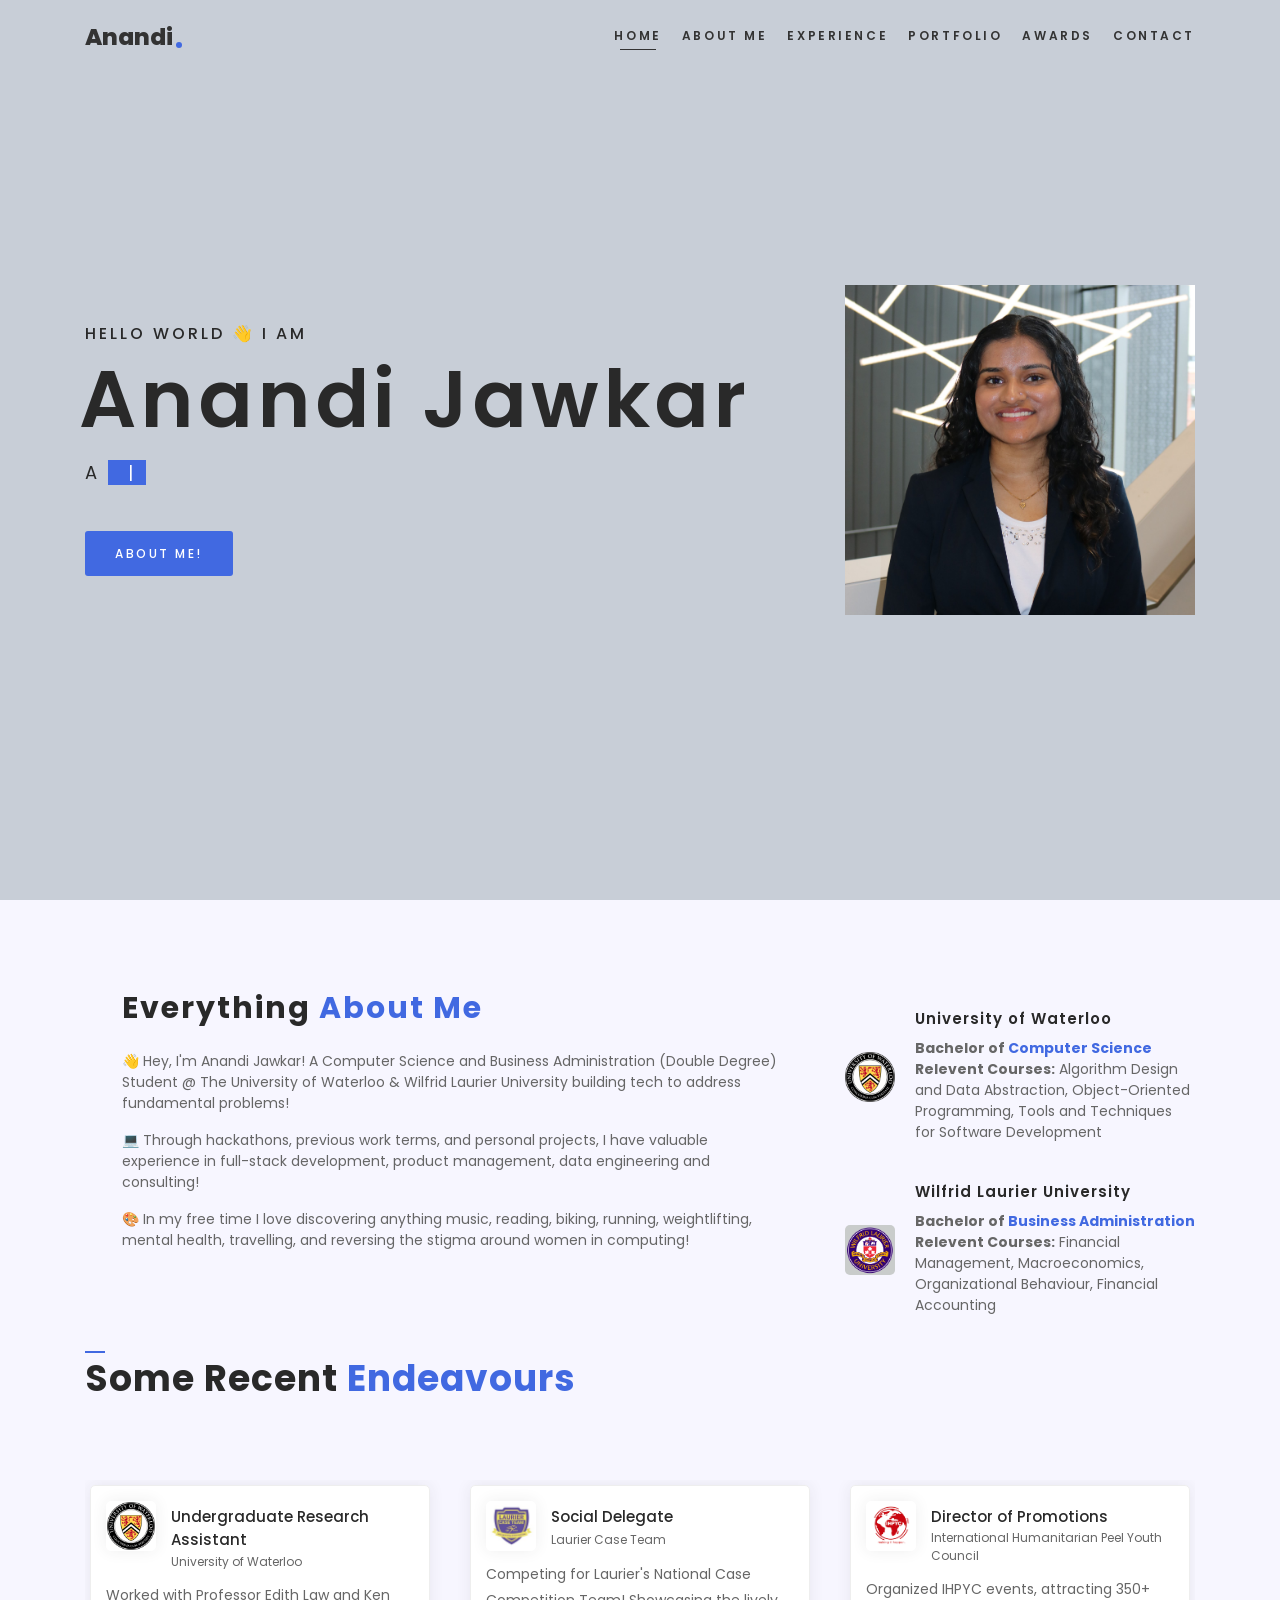
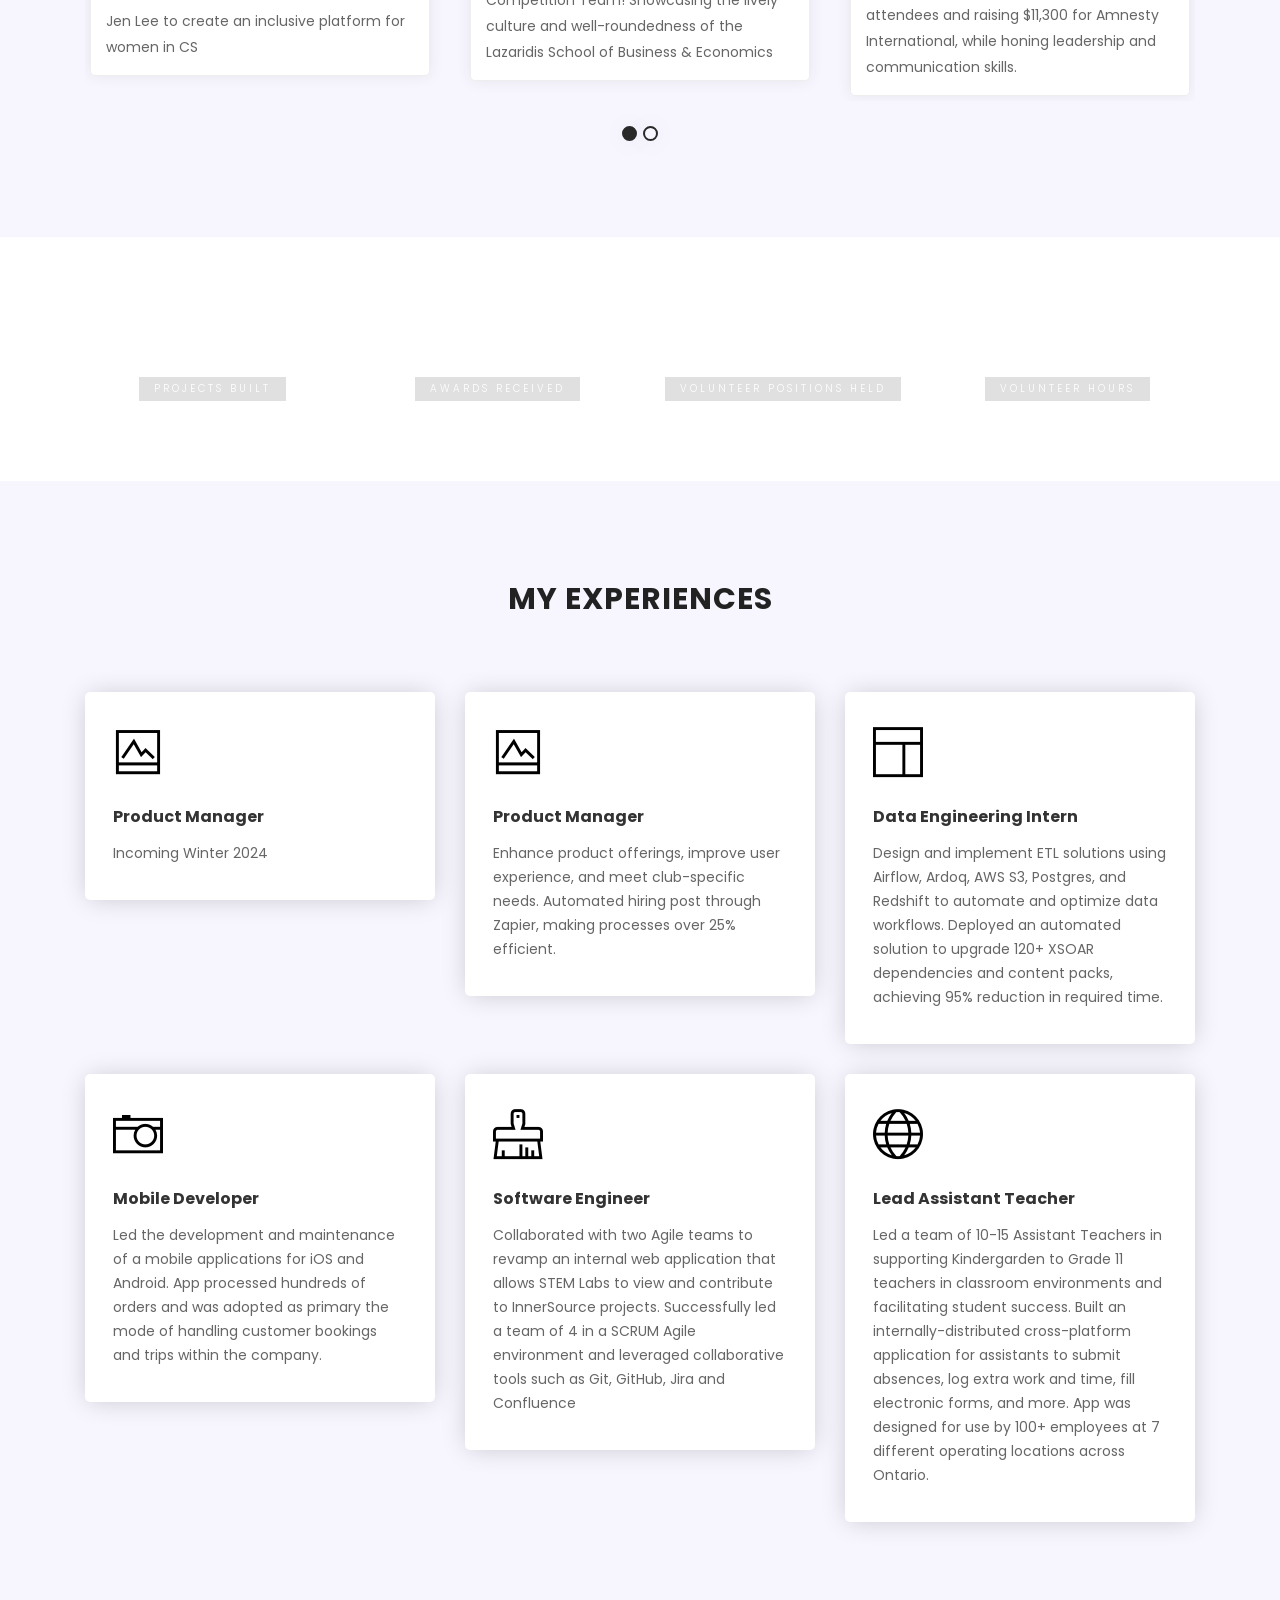
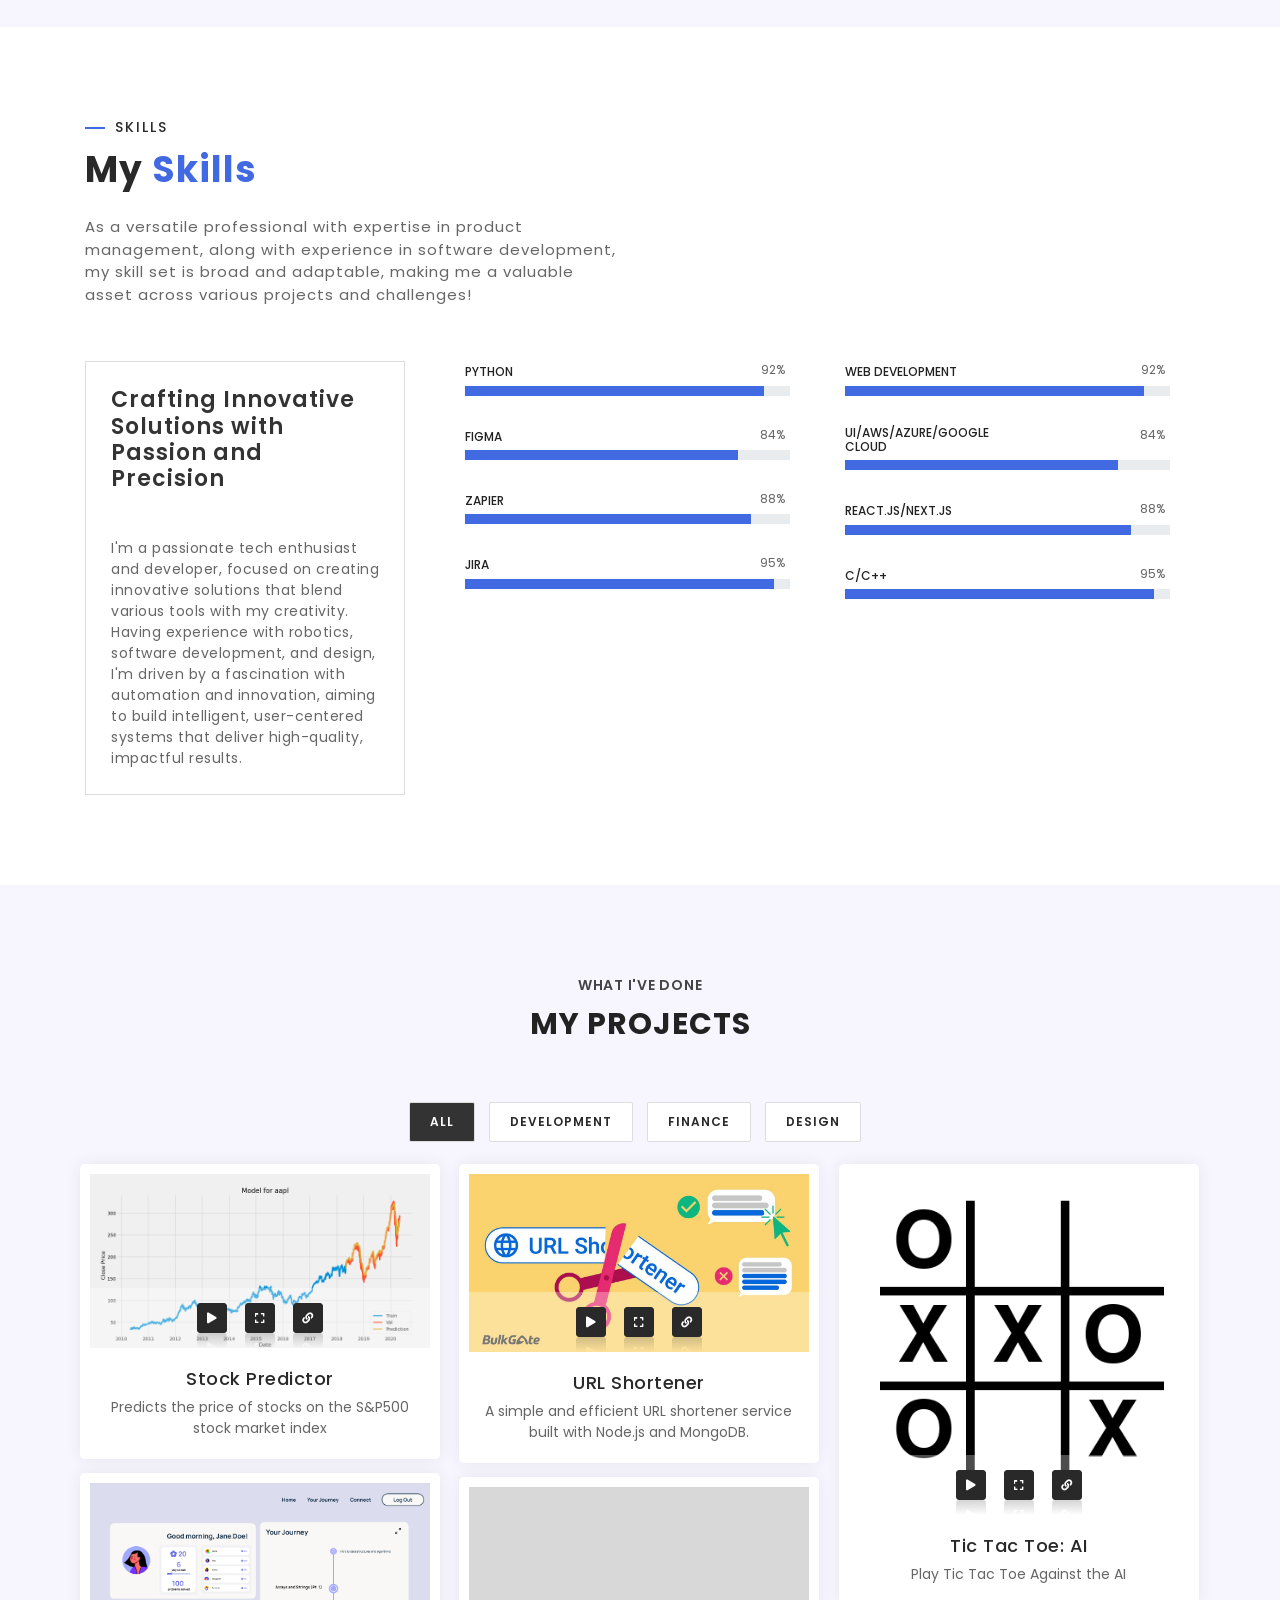
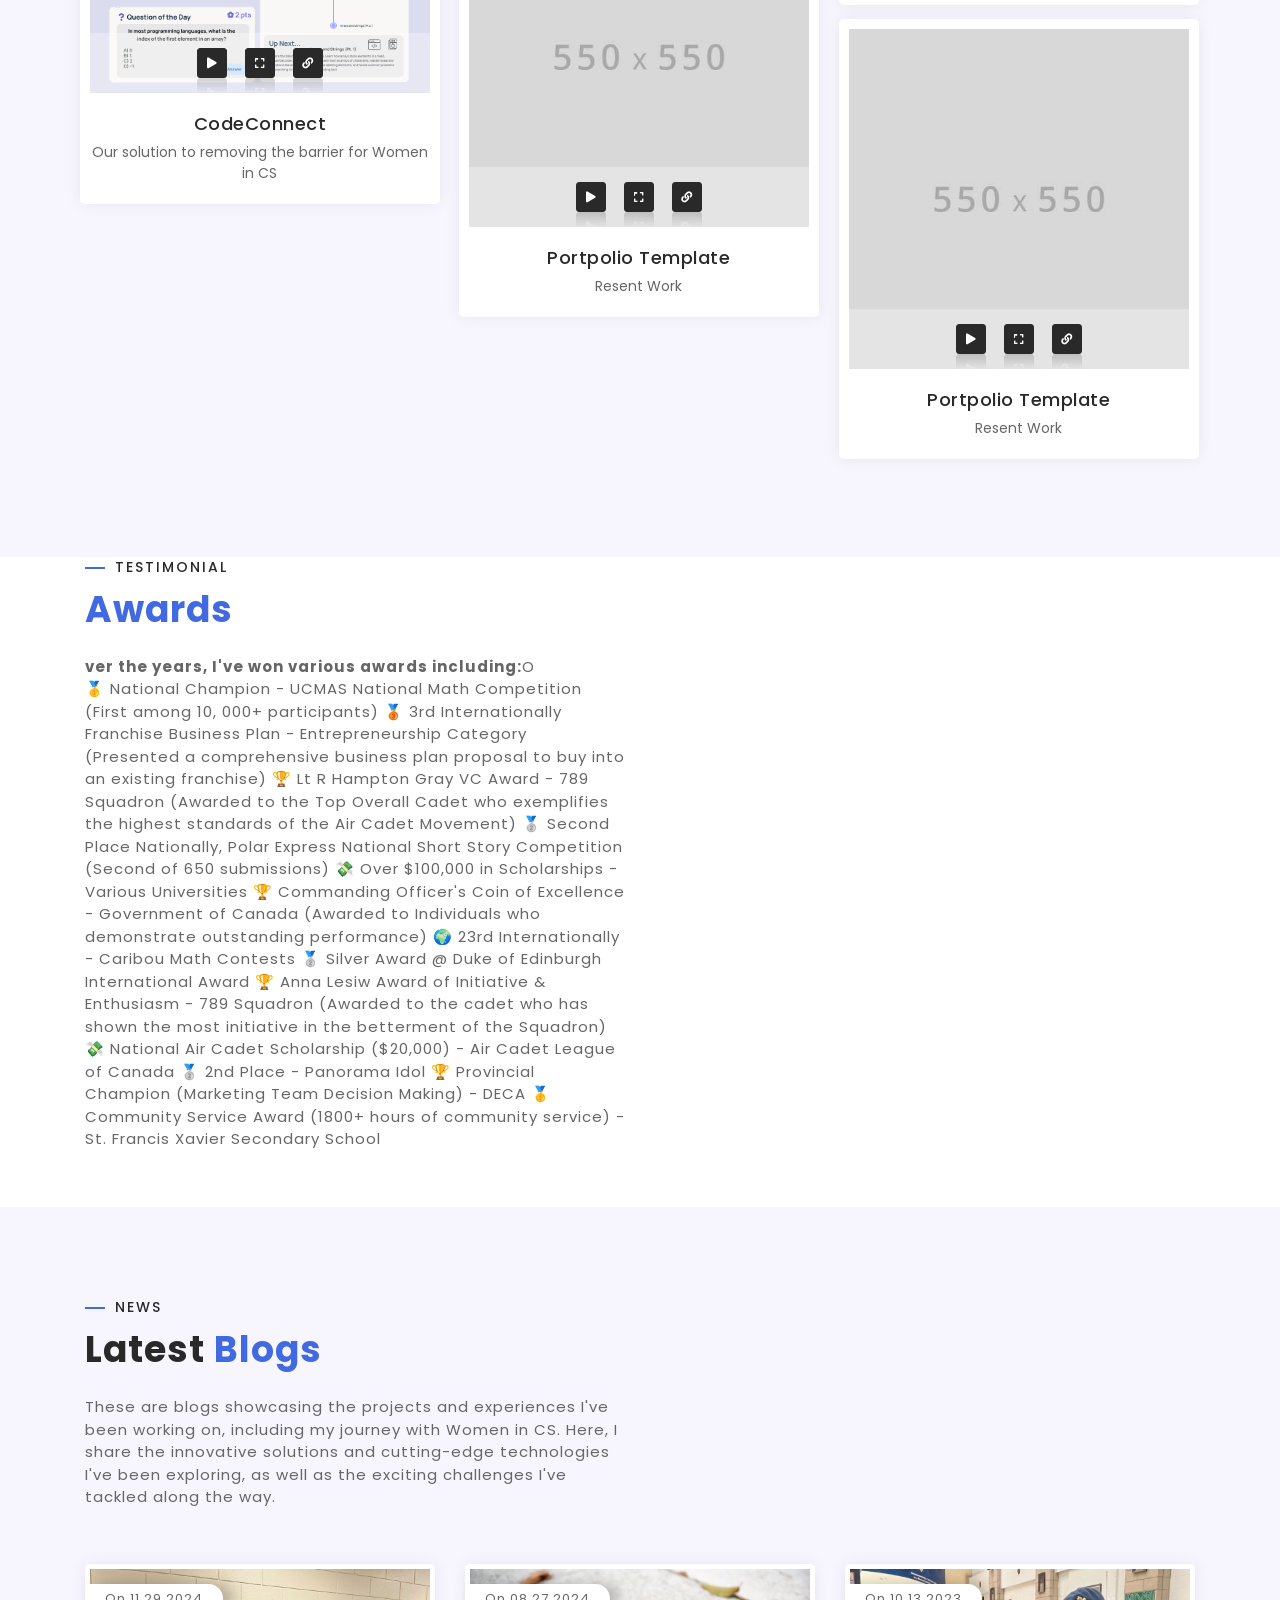
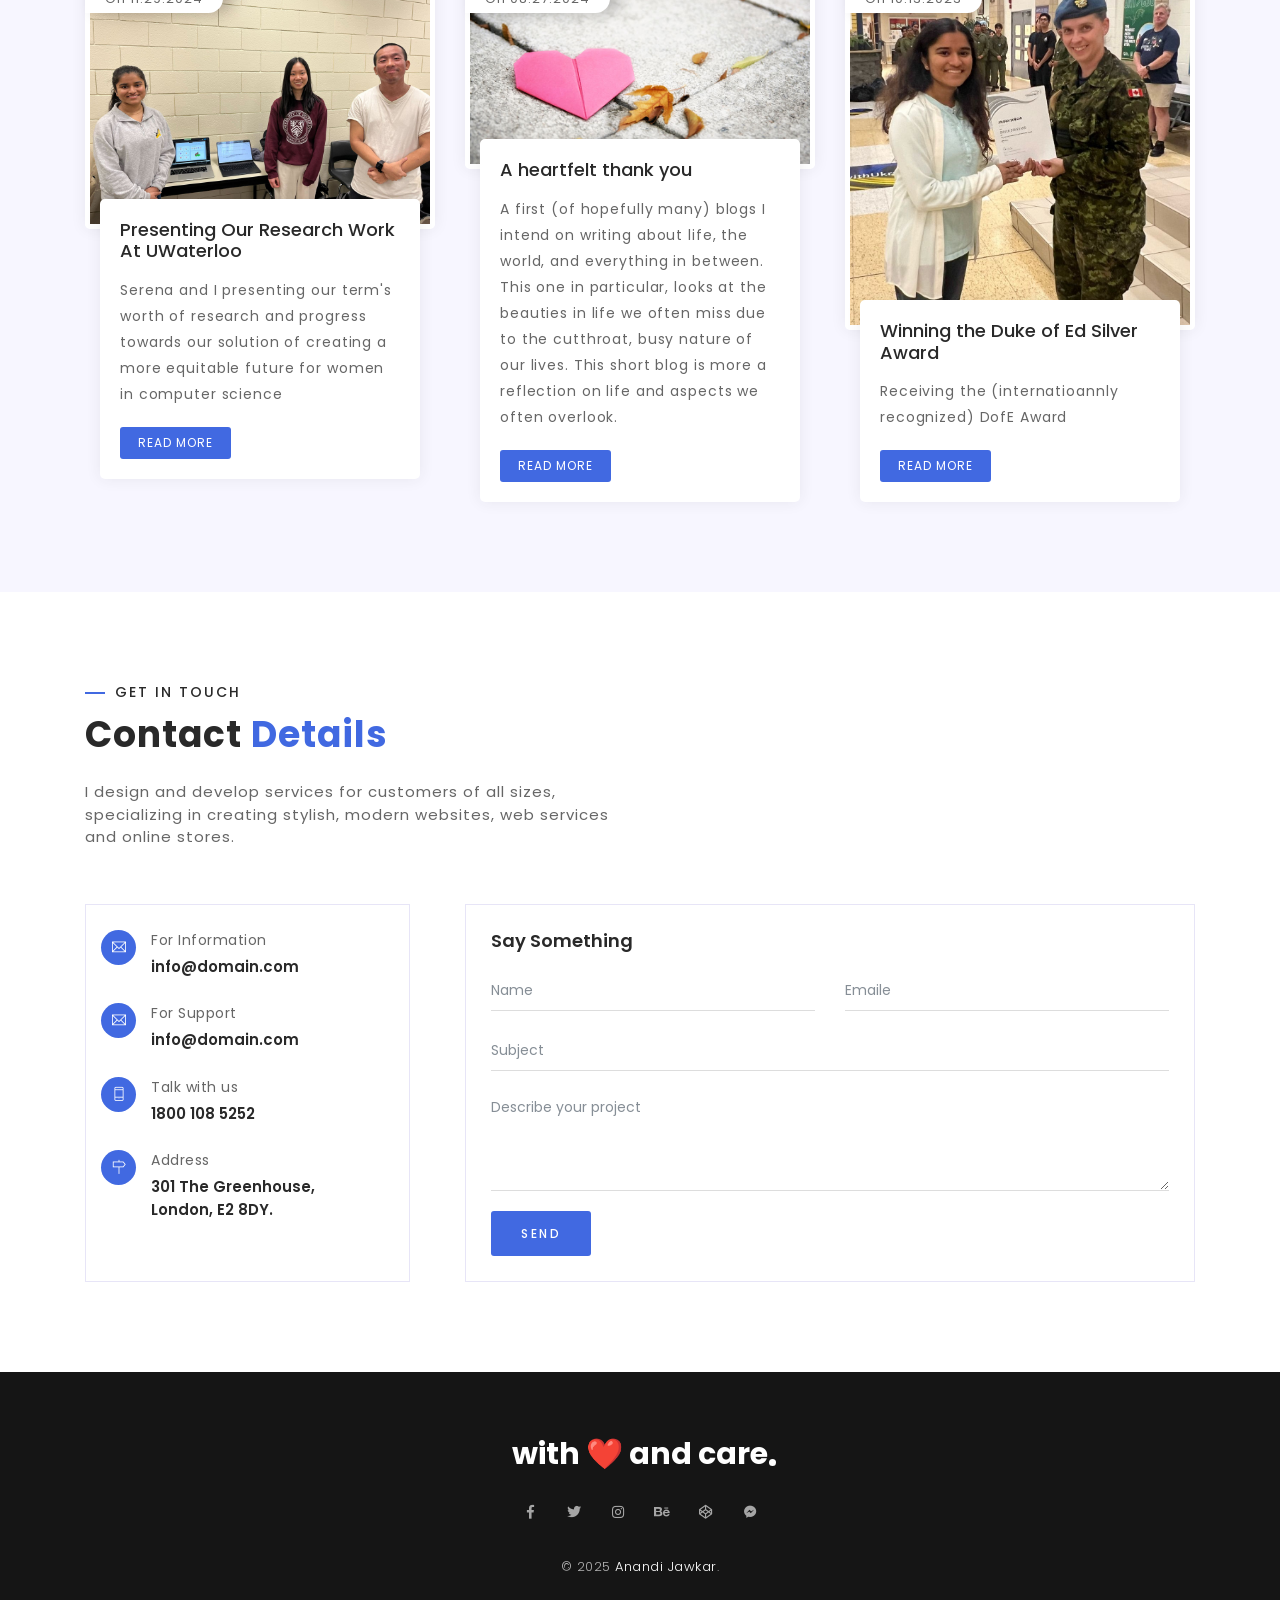
==== index.html @ 7697eae5 "Update index.html" ====
<!DOCTYPE html>
<html lang="en">

<head>
  <meta charset="utf-8">
  <meta http-equiv="X-UA-Compatible" content="IE=edge">
  <meta name="viewport" content="width=device-width, initial-scale=1, shrink-to-fit=no">
  <!-- Page Title -->
  <title>Anandi Jawkar</title>
  <!-- / -->

  <!---Font Icon-->
  <link href="static/plugin/font-awesome/css/fontawesome-all.min.css" rel="stylesheet">
  <link href="static/plugin/themify-icons/themify-icons.css" rel="stylesheet">
  <!-- / -->

  <!-- Plugin CSS -->
  <link href="static/plugin/bootstrap/css/bootstrap.min.css" rel="stylesheet">
  <link href="static/plugin/owl-carousel/css/owl.carousel.min.css" rel="stylesheet">
  <link href="static/plugin/magnific/magnific-popup.css" rel="stylesheet">
  <!-- / -->

  <!-- Theme Style -->
  <link href="static/css/styles.css" rel="stylesheet">
  <link href="static/css/color/default.css" rel="stylesheet" id="color_theme">
  <!-- / -->

  <!-- Favicon -->
  <link rel="icon" href="favicon.ico" />
  <!-- / -->
</head>

<!-- Body Start -->
<body data-spy="scroll" data-target="#navbarKeira" data-offset="98">

  <!-- Loader -->
  <div id="loading">
    <div class="load-circle"><span class="one"></span></div>
  </div>
  <!--  Loader End -->

  <!-- Header -->
  <header>
    <nav class="navbar header-nav-01 header-nav-white fixed-top navbar-expand-lg">
      <div class="container">
        <!-- Brand -->
        <a class="navbar-brand" href="#">Anandi <span class="theme-bg"></span></a>
        <!-- / -->

        <!-- Mobile Toggle -->
        <button class="navbar-toggler" type="button" data-toggle="collapse" data-target="#navbarKeira" aria-controls="navbarKeira" aria-expanded="false" aria-label="Toggle navigation">
            <span></span>
            <span></span>
            <span></span>
        </button>
        <!-- / -->

        <!-- Top Menu -->
        <div class="collapse navbar-collapse justify-content-end" id="navbarKeira">
          <ul class="navbar-nav ml-auto">
            <li><a class="nav-link active" href="#home">Home</a></li>
            <li><a class="nav-link" href="#about">About Me</a></li>
            <li><a class="nav-link" href="#resume">Experience</a></li>
            <li><a class="nav-link" href="#portfolio">Portfolio</a></li>           
            <li><a class="nav-link" href="#blog">Awards</a></li>
            <li><a class="nav-link" href="#contact">Contact</a></li>
          </ul>
        </div>
        <!-- / -->

      </div><!-- Container -->
    </nav> <!-- Navbar -->
  </header>
  <!-- Header End -->
  
  <!-- main -->
  <main>

    <!-- Home Banner -->
    <section id="home" class="home-banner">
      <div class="container">
        <div class="row full-screen align-items-center">
          <div class="col-12 col-md-6  col-lg-8">
            <div class="home-text">
              <h4>Hello World 👋 I am </h4>
              <h5>Anandi Jawkar</h5>
              <p>A <span class="theme-bg" id="type-it"></span></p>
              <div class="btn-bar">
                <a href="#about" class="m-btn m-btn-theme">About Me!</a>
              </div> 
            </div> <!-- home-text-center -->
          </div> <!-- col -->
          <div class="col-md-6 col-lg-4">
          	<img src="static/img/450x450.JPG" title="" alt="">
          </div>
        </div> <!-- row -->
      </div>
    </section>
    <!-- Home Banner End -->

    <!-- About Start -->
  <section id="about" class="section gray-bg">
    <div class="container">
        <div class="row">
<!-- About Me Section -->
<div class="col-md-12 col-lg-8">
    <div class="about-box">
        <div class="about-me">
            <h2>Everything <span class="theme-color">About Me</span></h2>
            <p>👋 Hey, I'm Anandi Jawkar! A Computer Science and Business Administration (Double Degree) Student @ The University of Waterloo & Wilfrid Laurier University building tech to address fundamental problems!</p>
            <p>
                💻 Through hackathons, previous work terms, and personal projects, I have valuable experience in full-stack development, product management, data engineering and consulting!
            </p>
	<p>
		🎨 In my free time I love discovering anything music, reading, biking, running, weightlifting, mental health, travelling, and reversing the stigma around women in computing!
	</p>
        </div>
    </div>
</div>

<!-- Schools / Graphic & Web Design Sections -->
<div class="col-md-12 col-lg-4">
    <div class="row">
        <!-- University of Waterloo (Graphic) -->
        <div class="col-md-12">
            <div class="feature-box">
                <img src="static/img/uw.png" alt="University of Waterloo" class="img-fluid">
                <div class="feature-content">
                    <h5>University of Waterloo</h5>
                    <p><b>Bachelor of <span class="theme-color">Computer Science</span> </b></p>
		    <p><b>Relevent Courses:</b> Algorithm Design and Data Abstraction, Object-Oriented Programming, Tools and Techniques for Software Development </p>
                </div>
            </div>
        </div>

        <!-- Wilfrid Laurier University (Web Design) -->
        <div class="col-md-12">
            <div class="feature-box">
                <img src="static/img/wlu.png" alt="Wilfrid Laurier University" class="img-fluid">
                <div class="feature-content">
                    <h5>Wilfrid Laurier University</h5>
                    <p><b>Bachelor of <span class="theme-color">Business Administration</span> </b></p>
		    <p><b>Relevent Courses:</b> Financial Management, Macroeconomics, Organizational Behaviour, Financial Accounting </p>
                </div>
            </div>
        </div>
    </div>
</div>

<!-- Testimonial Section (Slider) -->
<div class="container">
    <div class="row">
        <div class="col-md-8 col-lg-6">
            <div class="section-title">
                <label class="theme-after"></label>
                <h2>Some Recent <span class="theme-color">Endeavours</span></h2>
            </div>
        </div>
    </div>

    <div class="row justify-content-center">
        <div class="col-md-12">
            <div id="client-slider-single" class="owl-carousel">
                <div class="testimonial-col-01">
                    <div class="user">
                        <div class="img">
                            <img src="static/img/uw.png" alt="UW" title="Jennifer Lutheran" />
                        </div>
                        <div class="name">
                            <span class="theme-color">Undergraduate Research Assistant</span>
                            <label>University of Waterloo</label>
                        </div>
                    </div>
                    <div class="say">
                        <p>Worked with Professor Edith Law and Ken Jen Lee to create an inclusive platform for women in CS</p>
                    </div>
                </div>

                <div class="testimonial-col-01">
                    <div class="user">
                        <div class="img">
                            <img src="static/img/lct.jpg" alt="Martin Lutheran" title="Martin Lutheran" />
                        </div>
                        <div class="name">
                            <span>Social Delegate</span>
                            <label>Laurier Case Team</label>
                        </div>
                    </div>
                    <div class="say">
                        <p>Competing for Laurier's National Case Competition Team! Showcasing the lively culture and well-roundedness of the Lazaridis School of Business & Economics</p>
                    </div>
                </div>

                <div class="testimonial-col-01">
                    <div class="user">
                        <div class="img">
                            <img src="static/img/ihpyc.png" alt="Brad Pitt" title="Brad Pitt" />
                        </div>
                        <div class="name">
                            <span>Director of Promotions</span>
                            <label>International Humanitarian Peel Youth Council</label>
                        </div>
                    </div>
                    <div class="say">
                        <p>Organized IHPYC events, attracting 350+ attendees and raising $11,300 for Amnesty International, while honing leadership and communication skills.</p>
                    </div>
                </div>

                <div class="testimonial-col-01">
                    <div class="user">
                        <div class="img">
                            <img src="static/img/abgmvm.jpg" alt="Jennifer" title="Jennifer" />
                        </div>
                        <div class="name">
                            <span>Visharad Pratham</span>
                            <label>Akhil Bhartiya Gandharva Mahavidhyalay Mandal</label>
                        </div>
                    </div>
                    <div class="say">
                        <p>Achieved the equivalent of my bachelor's degree in Hindustani Classical Music, which I have been learning and practicing for 13+ years</p>
                    </div>
                </div>

                <div class="testimonial-col-01">
                    <div class="user">
                        <div class="img">
                            <img src="static/img/lsbe.png" alt="Megan Fox" title="Megan Fox" />
                        </div>
                        <div class="name">
                            <span>Lazaridis Council Representative</span>
                            <label>Lazaridis School of Business and Economics</label>
                        </div>
                    </div>
                    <div class="say">
                        <p>Elected by the student governing body to represent the voices of over 7000 students and faculty at LSBE meetings</p>
                    </div>
                </div>

                <div class="testimonial-col-01">
                    <div class="user">
                        <div class="img">
                            <img src="static/img/projectread.png" alt="Salma Hayek" title="Salma Hayek" />
                        </div>
                        <div class="name">
                            <span>Pro Bono Consultant</span>
                            <label>Project Read Literacy Network</label>
                        </div>
                    </div>
                    <div class="say">
                        <p>Worked with the Read team and their consultants to provide strategies that optimize literacy initiatives and drive measurable community impact</p>
                    </div>
                </div>

            </div> <!-- owl-carousel -->
        </div>
    </div>
</div> <!-- container -->
</section> <!-- About End -->


    <!-- Counter Start -->
    <section  class="counter-section bg-center-center bg-cover bg-fixed home-bg" style="background-image: url(static/img/1600x1000.png);">
        <div class="container">
          <div class="counter-row">
            <div class="row">
                <div class="col-6 col-md-3 col-sm-6">
                    <div class="counter-col">
                        <div class="counter-data" data-count="375">
                            <div class="count">34</div>
                            <h6>Projects Built</h6>
                        </div>
                    </div>
                </div>
                <!-- col -->

                <div class="col-6 col-md-3 col-sm-6">
                    <div class="counter-col">
                        <div class="counter-data" data-count="375">
                            <div class="count">157</div>
                            <h6>Awards Received</h6>
                        </div>
                    </div>
                </div>
                <!-- col -->

                <div class="col-6 col-md-3 col-sm-6">
                    <div class="counter-col">
                        <div class="counter-data" data-count="550">
                            <div class="count">28</div>
                            <h6>Volunteer Positions Held</h6>
                        </div>
                    </div>
                </div>
                <!-- col -->

                <div class="col-6 col-md-3 col-sm-6">
                    <div class="counter-col">
                        <div class="counter-data" data-count="450">
                            <div class="count">2150</div>
                            <h6>Volunteer Hours</h6>
                        </div>
                    </div>
                </div>
                <!-- col -->
            </div>
            <!-- row -->
          </div>
        </div>
        <!-- container -->
    </section>
    <!-- Counter End -->

    <!-- Services Start -->
    <section id="resume" class="section services-section gray-bg">
      
      <div class="container">
        <div class="row">
          <div class="col-12">
            <div class="section-title-01">
              <span class="font-alt"></span>
              <h3 class="font-alt">My Experiences</h3>
            </div>
          </div> <!-- col -->
        </div> <!-- row -->

        <div class="row">
          <div class="col-12 col-md-6 col-lg-4">
            <div class="feature-box-02">
              <i class="icon theme-bg ti-image"></i>
              <div class="feature-content">
                <h5>Product Manager</h5>
                <p>Incoming Winter 2024</p>
                
              </div>
            </div> <!-- feature-box-02 -->
          </div> <!-- col -->

          <div class="col-12 col-md-6 col-lg-4">
            <div class="feature-box-02">
              <i class="icon theme-bg ti-image"></i>
              <div class="feature-content">
                <h5>Product Manager</h5>
                <p>Enhance product offerings, improve user experience, and meet club-specific needs. Automated hiring post through Zapier, making processes over 25% efficient.</p>
                
              </div>
            </div> <!-- feature-box-02 -->
          </div> <!-- col -->

          <div class="col-12 col-md-6 col-lg-4">
            <div class="feature-box-02">
              <i class="icon theme-bg ti-layout"></i>
              <div class="feature-content">
                <h5>Data Engineering Intern</h5>
                <p>Design and implement ETL solutions using Airflow, Ardoq, AWS S3, Postgres, and Redshift to automate and optimize data workflows. Deployed an automated solution to upgrade 120+ XSOAR dependencies and content packs, achieving 95% reduction in required time.</p>
                
              </div>
            </div> <!-- feature-box-02 -->
          </div> <!-- col -->

          <div class="col-12 col-md-6 col-lg-4">
            <div class="feature-box-02">
              <i class="icon theme-bg ti-camera"></i>
              <div class="feature-content">
                <h5>Mobile Developer</h5>
                <p>Led the development and maintenance of a mobile applications for iOS and Android. App processed hundreds of orders and was adopted as primary the mode of handling customer bookings and trips within the company.</p>
                
              </div>
            </div> <!-- feature-box-02 -->
          </div> <!-- col -->

          <div class="col-12 col-md-6 col-lg-4">
            <div class="feature-box-02">
              <i class="icon theme-bg ti-brush-alt"></i>
              <div class="feature-content">
                <h5>Software Engineer</h5>
                <p>Collaborated with two Agile teams to revamp an internal web application that allows STEM Labs to view and contribute to InnerSource projects. Successfully led a team of 4 in a SCRUM Agile environment and leveraged collaborative tools such as Git, GitHub, Jira and Confluence</p>
                
              </div>
            </div> <!-- feature-box-02 -->
          </div> <!-- col -->

          <div class="col-12 col-md-6 col-lg-4">
            <div class="feature-box-02">
              <i class="icon theme-bg ti-world"></i>
              <div class="feature-content">
                <h5>Lead Assistant Teacher</h5>
                <p>Led a team of 10-15 Assistant Teachers in supporting Kindergarden to Grade 11 teachers in classroom environments and facilitating student success. Built an internally-distributed cross-platform application for assistants to submit absences, log extra work and time, fill electronic forms, and more. App was designed for use by 100+ employees at 7 different operating locations across Ontario.</p>
                
              </div>
            </div> <!-- feature-box -->
          </div> <!-- col -->

        </div>
      </div> <!-- container -->
    </section>

    <!-- Services End -->

    <!-- Skill -->
    <section id="skill" class="section skill-section">
      <div class="container">
      	<div class="row">
			<div class="col-md-8 col-lg-6">
				<div class="section-title">
					<label class="theme-after">Skills</label>
					<h2>My <span class="theme-color"> Skills</span></h2>
					<p>As a versatile professional with expertise in product management, along with experience in software development, my skill set is broad and adaptable, making me a valuable asset across various projects and challenges!</p>
				</div>
			</div>
		</div>

        <div class="row">

        <div class="col-md-12 col-lg-4">
  <div class="skill-left">
    <h3 class="font-alt">Crafting Innovative Solutions with Passion and Precision</h3>
    <p>I'm a passionate tech enthusiast and developer, focused on creating innovative solutions that blend various tools with my creativity. Having experience with robotics, software development, and design, I'm driven by a fascination with automation and innovation, aiming to build intelligent, user-centered systems that deliver high-quality, impactful results.</p>
  </div>
</div>


          <div class="col-md-6 col-lg-4">
            <div class="skills">
              <div class="progress-lt">
                <h6>PYTHON</h6>
                <span>92%</span>
                <div class="progress">
                  <div class="progress-bar theme-bg" role="progressbar" aria-valuenow="92" aria-valuemin="0" aria-valuemax="100">
                  </div><!-- /progress-bar -->
                </div><!-- /progress -->
              </div><!-- /progress-lt -->
              <div class="progress-lt">
                <h6>FIGMA</h6>
                <span>84%</span>
                <div class="progress">
                  <div class="progress-bar theme-bg" role="progressbar" aria-valuenow="84" aria-valuemin="0" aria-valuemax="100">
                  </div><!-- /progress-bar -->
                </div><!-- /progress -->
              </div><!-- /progress-lt -->
              <div class="progress-lt">
                <h6>ZAPIER</h6>
                <span>88%</span>
                <div class="progress">
                  <div class="progress-bar theme-bg" role="progressbar" aria-valuenow="88" aria-valuemin="0" aria-valuemax="100">
                  </div><!-- /progress-bar -->
                </div><!-- /progress -->
              </div><!-- /progress-lt -->

              <div class="progress-lt">
                <h6>JIRA</h6>
                <span>95%</span>
                <div class="progress">
                  <div class="progress-bar theme-bg" role="progressbar" aria-valuenow="95" aria-valuemin="0" aria-valuemax="100">
                  </div><!-- /progress-bar -->
                </div><!-- /progress -->
              </div><!-- /progress-lt -->
            </div>
          </div> <!-- col -->

          <div class="col-md-6 col-lg-4">
            <div class="skills sm-m-20px-b">
              <div class="progress-lt">
                <h6>WEB DEVELOPMENT</h6>
                <span>92%</span>
                <div class="progress">
                  <div class="progress-bar theme-bg" role="progressbar" aria-valuenow="92" aria-valuemin="0" aria-valuemax="100">
                  </div><!-- /progress-bar -->
                </div><!-- /progress -->
              </div><!-- /progress-lt -->
              <div class="progress-lt">
                <h6>UI/AWS/AZURE/GOOGLE CLOUD</h6>
                <span>84%</span>
                <div class="progress">
                  <div class="progress-bar theme-bg" role="progressbar" aria-valuenow="84" aria-valuemin="0" aria-valuemax="100">
                  </div><!-- /progress-bar -->
                </div><!-- /progress -->
              </div><!-- /progress-lt -->
              <div class="progress-lt">
                <h6>REACT.JS/NEXT.JS</h6>
                <span>88%</span>
                <div class="progress">
                  <div class="progress-bar theme-bg" role="progressbar" aria-valuenow="88" aria-valuemin="0" aria-valuemax="100">
                  </div><!-- /progress-bar -->
                </div><!-- /progress -->
              </div><!-- /progress-lt -->

              <div class="progress-lt">
                <h6>C/C++</h6>
                <span>95%</span>
                <div class="progress">
                  <div class="progress-bar theme-bg" role="progressbar" aria-valuenow="95" aria-valuemin="0" aria-valuemax="100">
                  </div><!-- /progress-bar -->
                </div><!-- /progress -->
              </div><!-- /progress-lt -->
            </div>
          </div> <!-- col -->

        </div> <!-- row -->
      </div> <!-- container -->
    </section>
    <!-- Skill End -->

   <!-- Portfolio -->
    <section id="portfolio" class="section portfolio-section-01 gray-bg">
      
      <div class="container">
        <div class="row">
          <div class="col-12">
            <div class="section-title-01">
              <span class="font-alt">WHAT I'VE DONE</span>
              <h3 class="font-alt">My Projects</h3>
            </div>
          </div> <!-- col -->
        </div> <!-- row -->

        <div class="portfolio-filter m-30px-b">
          <ul class="filter">
            <li class="active" data-filter="*">All</li>
            <li data-filter=".photoshop">Development</li>
            <li data-filter=".website">Finance</li>
            <li data-filter=".apps">Design</li>
          </ul>
        </div> <!-- Portfolio Filter -->

        <div class="portfolio-content">
          <ul class="portfolio-cols portfolio-cols-3">
            <li class="portfolio-item website">
              <div class="portfolio-col portfolio-hover-01">
                <div class="portfolio-img">
                  <a href="#">
                    <img src="static/img/dreams-thumbnail.png" title="" alt="">
                  </a>
                  <div class="hover">
                      <div class="action-btn">
                        <a href="https://youtu.be/VJpCU7Gicis?si=3Zgbt0dtGrdW2IwY" class="popup-video theme-color"><i class="fa fa-play"></i></a>
                        <a class="lightbox-gallery theme-color" href="static/img/dreams-thumbnail.png" title="Lightbox gallery image title...">
                          <i class="fas fa-expand"></i>
                        </a>
                        <a href="https://github.com/anandijawkar/stock-predictor" class="theme-color">
                          <i class="fa fa-link"></i>
                        </a>
                      </div> <!-- Video Btn -->
                  </div> <!-- Hover -->
                </div>

                <div class="portfolio-info">
                  <h5>Stock Predictor</h5>
                  <span>Predicts the price of stocks on the S&P500 stock market index</span>
                </div>
              </div> <!-- Portfolio -->
            </li> <!-- col -->

            <li class="portfolio-item apps">
              <div class="portfolio-col portfolio-hover-01">
                <div class="portfolio-img">
                  <a href="#">
                    <img src="static/img/escape-thumbnail.jpg" title="" alt="">
                  </a>
                  <div class="hover">
                      <div class="action-btn">
                        <a href="https://youtu.be/VJpCU7Gicis?si=3Zgbt0dtGrdW2IwY" class="popup-video theme-color"><i class="fa fa-play"></i></a>
                        <a class="lightbox-gallery theme-color" href="static/img/escape-thumbnail.jpg" title="Lightbox gallery image title...">
                          <i class="fas fa-expand"></i>
                        </a>
                        <a href="https://github.com/anandijawkar/URL-shortener" class="theme-color">
                          <i class="fa fa-link"></i>
                        </a>
                      </div> <!-- Video Btn -->
                  </div> <!-- Hover -->
                </div>

                <div class="portfolio-info">
                  <h5>URL Shortener</h5>
                  <span>A simple and efficient URL shortener service built with Node.js and MongoDB.</span>
                </div>
              </div> <!-- Portfolio -->
            </li> <!-- col -->

            <li class="portfolio-item photoshop apps">
              <div class="portfolio-col portfolio-hover-01">
                <div class="portfolio-img">
                  <a href="#">
                    <img src="static/img/tictactoe.png" title="" alt="">
                  </a>
                  <div class="hover">
                      <div class="action-btn">
                        <a href="https://youtu.be/VJpCU7Gicis?si=3Zgbt0dtGrdW2IwY" class="popup-video theme-color"><i class="fa fa-play"></i></a>
                        <a class="lightbox-gallery theme-color" href="static/img/tictactoe.png" title="Lightbox gallery image title...">
                          <i class="fas fa-expand"></i>
                        </a>
                        <a href="https://github.com/anandijawkar/ai-tic-tac-toe" class="theme-color">
                          <i class="fa fa-link"></i>
                        </a>
                      </div> <!-- Video Btn -->
                  </div> <!-- Hover -->
                </div>

                <div class="portfolio-info">
                  <h5>Tic Tac Toe: AI</h5>
                  <span>Play Tic Tac Toe Against the AI</span>
                </div>
              </div> <!-- Portfolio -->
            </li> <!-- col -->

            <li class="portfolio-item photoshop website">
              <div class="portfolio-col portfolio-hover-01">
                <div class="portfolio-img">
                  <a href="#">
                    <img src="static/img/image (5).png" title="" alt="">
                  </a>
                  <div class="hover">
                      <div class="action-btn">
                        <a href="https://youtu.be/VJpCU7Gicis?si=3Zgbt0dtGrdW2IwY" class="popup-video theme-color"><i class="fa fa-play"></i></a>
                        <a class="lightbox-gallery theme-color" href="static/img/image (5).png" title="Lightbox gallery image title...">
                          <i class="fas fa-expand"></i>
                        </a>
                        <a href="https://www.figma.com/proto/ZzlsJEOWh4Mc83O9XABXL4/URPhD-Fall24?node-id=228-2165&p=f&scaling=scale-down&content-scaling=fixed&page-id=0%3A1&starting-point-node-id=228%3A2165&show-proto-sidebar=1" class="theme-color">
                          <i class="fa fa-link"></i>
                        </a>
                      </div> <!-- Video Btn -->
                  </div> <!-- Hover -->
                </div>

                <div class="portfolio-info">
                  <h5>CodeConnect</h5>
                  <span>Our solution to removing the barrier for Women in CS</span>
                </div>
              </div> <!-- Portfolio -->
            </li> <!-- col -->

            <li class="portfolio-item photoshop apps">
              <div class="portfolio-col portfolio-hover-01">
                <div class="portfolio-img">
                  <a href="#">
                    <img src="static/img/550x500.jpg" title="" alt="">
                  </a>
                  <div class="hover">
                      <div class="action-btn">
                        <a href="https://youtu.be/VJpCU7Gicis?si=3Zgbt0dtGrdW2IwY" class="popup-video theme-color"><i class="fa fa-play"></i></a>
                        <a class="lightbox-gallery theme-color" href="static/img/550x500.jpg" title="Lightbox gallery image title...">
                          <i class="fas fa-expand"></i>
                        </a>
                        <a href="#" class="theme-color">
                          <i class="fa fa-link"></i>
                        </a>
                      </div> <!-- Video Btn -->
                  </div> <!-- Hover -->
                </div>

                <div class="portfolio-info">
                  <h5>Portpolio Template</h5>
                  <span>Resent Work</span>
                </div>
              </div> <!-- Portfolio -->
            </li> <!-- col -->

            <li class="portfolio-item app website">
              <div class="portfolio-col portfolio-hover-01">
                <div class="portfolio-img">
                  <a href="#">
                    <img src="static/img/550x500.jpg" title="" alt="">
                  </a>
                  <div class="hover">
                      <div class="action-btn">
                        <a href="https://youtu.be/VJpCU7Gicis?si=3Zgbt0dtGrdW2IwY" class="popup-video theme-color"><i class="fa fa-play"></i></a>
                        <a class="lightbox-gallery theme-color" href="static/img/550x500.jpg" title="Lightbox gallery image title...">
                          <i class="fas fa-expand"></i>
                        </a>
                        <a href="#" class="theme-color">
                          <i class="fa fa-link"></i>
                        </a>
                      </div> <!-- Video Btn -->
                  </div> <!-- Hover -->
                </div>

                <div class="portfolio-info">
                  <h5>Portpolio Template</h5>
                  <span>Resent Work</span>
                </div>
              </div> <!-- Portfolio -->
            </li> <!-- col -->


          </ul> <!-- row -->
        </div> <!-- portfolio content -->

      </div>
    </section>
    <!-- Portfolio End -->

 <!-- Testimonial Section (Slider) -->
<div class="container">
    <div class="row">
        <div class="col-md-8 col-lg-6">
            <div class="section-title">
                <label class="theme-after">Testimonial</label>
                <h2> <span class="theme-color">Awards</span></h2>
                <p><b>ver the years, I've won various awards including:</b>O</p>
		    <p>
			    🥇 National Champion - UCMAS National Math Competition (First among 10, 000+ participants)

🥉 3rd Internationally Franchise Business Plan - Entrepreneurship Category (Presented a comprehensive business plan proposal to buy into an existing franchise)

🏆 Lt R Hampton Gray VC Award - 789 Squadron (Awarded to the Top Overall Cadet who exemplifies the highest standards of the Air Cadet Movement)

🥈 Second Place Nationally, Polar Express National Short Story Competition (Second of 650 submissions)

💸 Over $100,000 in Scholarships - Various Universities

🏆 Commanding Officer's Coin of Excellence - Government of Canada (Awarded to Individuals who demonstrate outstanding performance)

🌍 23rd Internationally - Caribou Math Contests

🥈 Silver Award @ Duke of Edinburgh International Award

🏆 Anna Lesiw Award of Initiative & Enthusiasm - 789 Squadron (Awarded to the cadet who has shown the most initiative in the betterment of the Squadron)

💸 National Air Cadet Scholarship ($20,000) - Air Cadet League of Canada

🥈 2nd Place - Panorama Idol

🏆 Provincial Champion (Marketing Team Decision Making) - DECA

🥇 Community Service Award (1800+ hours of community service) - St. Francis Xavier Secondary School
		    </p>
            </div>
        </div>
    </div>

    <div class="row justify-content-center">
        <div class="col-md-12">
            <div id="client-slider-single" class="owl-carousel">
                <div class="testimonial-col-01">
                    <div class="user">
                        <div class="img">
                            <img src="static/img/100x100.jpg" alt="Jennifer Lutheran" title="Jennifer Lutheran" />
                        </div>
                        <div class="name">
                            <span>Jennifer Lutheran</span>
                            <label>CEO at Mrig</label>
                        </div>
                    </div>
                    <div class="say">
                        <p>Lorem Ipsum is simply dummy text of the printing and typesetting industry. Lorem Ipsum has been the industry's standard dummy text ever since the 1500s.</p>
                    </div>
                </div>

                <div class="testimonial-col-01">
                    <div class="user">
                        <div class="img">
                            <img src="static/img/100x100.jpg" alt="Martin Lutheran" title="Martin Lutheran" />
                        </div>
                        <div class="name">
                            <span>Martin Lutheran</span>
                            <label>CEO at AppLite</label>
                        </div>
                    </div>
                    <div class="say">
                        <p>Lorem Ipsum is simply dummy text of the printing and typesetting industry. Lorem Ipsum has been the industry's standard dummy text ever since the 1500s.</p>
                    </div>
                </div>

                <div class="testimonial-col-01">
                    <div class="user">
                        <div class="img">
                            <img src="static/img/100x100.jpg" alt="Brad Pitt" title="Brad Pitt" />
                        </div>
                        <div class="name">
                            <span>Brad Pitt</span>
                            <label>CEO at Amigo</label>
                        </div>
                    </div>
                    <div class="say">
                        <p>Lorem Ipsum is simply dummy text of the printing and typesetting industry. Lorem Ipsum has been the industry's standard dummy text ever since the 1500s.</p>
                    </div>
                </div>

                <div class="testimonial-col-01">
                    <div class="user">
                        <div class="img">
                            <img src="static/img/100x100.jpg" alt="Jennifer" title="Jennifer" />
                        </div>
                        <div class="name">
                            <span>Jennifer</span>
                            <label>CEO at Miki</label>
                        </div>
                    </div>
                    <div class="say">
                        <p>Lorem Ipsum is simply dummy text of the printing and typesetting industry. Lorem Ipsum has been the industry's standard dummy text ever since the 1500s.</p>
                    </div>
                </div>

                <div class="testimonial-col-01">
                    <div class="user">
                        <div class="img">
                            <img src="static/img/100x100.jpg" alt="Megan Fox" title="Megan Fox" />
                        </div>
                        <div class="name">
                            <span>Megan Fox</span>
                            <label>CEO at Invent</label>
                        </div>
                    </div>
                    <div class="say">
                        <p>Lorem Ipsum is simply dummy text of the printing and typesetting industry. Lorem Ipsum has been the industry's standard dummy text ever since the 1500s.</p>
                    </div>
                </div>

                <div class="testimonial-col-01">
                    <div class="user">
                        <div class="img">
                            <img src="static/img/100x100.jpg" alt="Salma Hayek" title="Salma Hayek" />
                        </div>
                        <div class="name">
                            <span>Salma Hayek</span>
                            <label>CEO at RedBell</label>
                        </div>
                    </div>
                    <div class="say">
                        <p>Lorem Ipsum is simply dummy text of the printing and typesetting industry. Lorem Ipsum has been the industry's standard dummy text ever since the 1500s.</p>
                    </div>
                </div>

            </div> <!-- owl-carousel -->
        </div>
    </div>
</div> <!-- container -->
</section> <!-- About End -->

     <!-- Blog Start -->
    <section id="blog" class="section blog-section gray-bg">
      <div class="container">

        <div class="row">
			<div class="col-md-8 col-lg-6">
				<div class="section-title">
					<label class="theme-after">News</label>
					<h2>Latest <span class="theme-color">Blogs</span></h2>
					<p>These are blogs showcasing the projects and experiences I've been working on, including my journey with Women in CS. Here, I share the innovative solutions and cutting-edge technologies I've been exploring, as well as the exciting challenges I've tackled along the way.</p>
				</div>
			</div>
		</div>

        <div class="row">
          <div class="col-12 col-md-6 col-lg-4">
            <div class="blog-item">
            	<div class="blog-img">
            		<a href="#">
            			<img src="static/img/research.jpg" title="" alt="">
            		</a>
            		<div class="post-meta">On <a href=""></a> <span>11.29.2024</span></div>
              	</div>
              	<div class="blog-content">
              		
              		<h4 class="font-alt"><a href="#">Presenting Our Research Work At UWaterloo</a></h4>
              		<p> Serena and I presenting our term's worth of research and progress towards our solution of creating a more equitable future for women in computer science
                	</p>
                  <a class="theme-bg more" href="https://www.linkedin.com/feed/update/urn:li:activity:7269791396545359874/">Read More</a>
                </div><!-- /blog-content -->
            </div> <!-- Blog Item -->
          </div>

          <div class="col-12 col-md-6 col-lg-4">
            <div class="blog-item">
            	<div class="blog-img">
            		<a href="#">
            			<img src="static/img/letter.jpg" title="" alt="">
            		</a>
            		<div class="post-meta">On <a href=""></a> <span>08.27.2024</span></div>
              	</div>
              	<div class="blog-content">
              		
              		<h4 class="font-alt"><a href="#">A heartfelt thank you</a></h4>
              		<p>A first (of hopefully many) blogs I intend on writing about life, the world, and everything in between. This one in particular, looks at the beauties in life we often miss due to the cutthroat, busy nature of our lives. This short blog is more a reflection on life and aspects we often overlook.</p>
                  <a class="theme-bg more" href="https://medium.com/@anandijawkar/a-heartfelt-thank-you-in-a-world-full-of-noise-70c8c6981709">Read More</a>
                </div><!-- /blog-content -->
            </div> <!-- Blog Item -->
          </div>

          <div class="col-12 col-md-12 col-lg-4">
            <div class="blog-item">
            	<div class="blog-img">
            		<a href="#">
            			<img src="static/img/111.jpg" title="" alt="">
            		</a>
            		<div class="post-meta">On <a href=""></a> <span>10.13.2023</span></div>
              	</div>
              	<div class="blog-content">
              		<h4 class="font-alt"><a href="#">Winning the Duke of Ed Silver Award</a></h4>
              		<p>Receiving the (internatioannly recognized) DofE Award </p>
                  <a class="theme-bg more" href="https://www.linkedin.com/feed/update/urn:li:activity:7118623519923437569/">Read More</a>
                </div><!-- /blog-content -->
            </div> <!-- Blog Item -->
          </div>
        </div>
      </div> <!-- container -->
    </section>
    <!-- / -->


     <!-- Blog Start -->
    <section id="contact" class="section">
      <div class="container">

        <div class="row">
			<div class="col-md-8 col-lg-6">
				<div class="section-title">
					<label class="theme-after">Get In Touch</label>
					<h2>Contact <span class="theme-color">Details</span></h2>
					<p>I design and develop services for customers of all sizes, specializing in creating stylish, modern websites, web  services and online stores.</p>
				</div>
			</div>
		</div>

		<div class="row">
			<div class="col-md-12 col-lg-4">
				<div class="contact-info">
					<div class="ci-row">
						<i class="theme-bg ti-email"></i>
						<label>For Information</label>
						<span>info@domain.com</span>
					</div><div class="ci-row">
						<i class="theme-bg ti-email"></i>
						<label>For Support</label>
						<span>info@domain.com</span>
        			</div>
        			<div class="ci-row">
        				<i class="theme-bg ti-mobile"></i>
        				<label>Talk with us</label>
        				<span>1800 108 5252</span>
        			</div>

        			<div class="ci-row">
        				<i class="theme-bg ti-direction"></i>
        				<label>Address</label>
        				<span>301 The Greenhouse,<br> London, E2 8DY.</span>
        			</div>
        		</div>
			</div>
			<div class="col-md-12 col-lg-8">
				<div class="contact-form">
                <h2>Say Something</h2>
                <form>
                	<div class="row">
                		<div class="col-md-6">
                			<div class="form-group">
                				<input name="Phone" placeholder="Name" class="form-control" type="text">
                				<span class="input-focus-effect"></span>
                			</div>
                		</div>
                		<div class="col-md-6">
                			<div class="form-group">
                				<input name="Email" placeholder="Emaile" class="form-control" type="email">
                				<span class="input-focus-effect"></span>
                			</div>
                		</div>
                		<div class="col-md-12">
                			<div class="form-group">
                				<input name="Subject" placeholder="Subject" class="form-control" type="text">
                				<span class="input-focus-effect"></span>
                			</div>
                		</div>
                		<div class="col-md-12">
                			<div class="form-group">
                				<textarea name="comment" placeholder="Describe your project" rows="3" class="form-control"></textarea>
                				<span class="input-focus-effect"></span>
                			</div>
                		</div>
                		<div class="col-md-12">
                			<div class="send">
                				<button class="m-btn m-btn-theme"><i class="fa fa-envelope-o" aria-hidden="true"></i>Send</button>
                			</div>
                    	</div>
                  	</div>
                </form>
            </div>
			</div>
		</div>
       
      </div> <!-- container -->
    </section>
    <!-- / -->

        
  </main>
  <!-- Main End -->

  <!-- Footer -->
  <footer class="footer">
      <div class="container">
          <div class="footer-logo">
            <span></> with ❤️ and care <span></span></span>
          </div>
          <ul class="social-icons">
              <li><a href="#"><i class="fab fa-facebook-f"></i></a></li>
              <li><a href="#"><i class="fab fa-twitter"></i></a></li>
              <li><a href="#"><i class="fab fa-instagram"></i></a></li>
              <li><a href="#"><i class="fab fa-behance"></i></a></li>
              <li><a href="#"><i class="fab fa-codepen"></i></a></li>
              <li><a href="#"><i class="fab fa-facebook-messenger"></i></a></li>
          </ul>
          <p class="copyright">© 2025 <a href="#">Anandi Jawkar</a>.</p>
      </div>
  </footer>
  <!-- Footer End -->



  <!-- jQuery -->
  <script src="static/js/jquery-3.2.1.min.js"></script>
  <script src="static/js/jquery-migrate-3.0.0.min.js"></script>

  <!-- Plugins -->
  <script src="static/plugin/bootstrap/js/popper.min.js"></script>
  <script src="static/plugin/bootstrap/js/bootstrap.min.js"></script>
  <script src="static/plugin/owl-carousel/js/owl.carousel.min.js"></script>
  <script src="static/plugin/typeit-master/typeit.min.js"></script>
  <script src="static/plugin/isotope/isotope.pkgd.min.js"></script>
  <script src="static/plugin/magnific/jquery.magnific-popup.min.js"></script>
  <!-- custom -->
  <script src="static/js/custom.js"></script>

</body>
<!-- Body End -->

</html>
---- static/plugin/themify-icons/themify-icons.css ----
@font-face {
	font-family: 'themify';
	src:url('fonts/themify.eot?-fvbane');
	src:url('fonts/themify.eot?#iefix-fvbane') format('embedded-opentype'),
		url('fonts/themify.woff?-fvbane') format('woff'),
		url('fonts/themify.ttf?-fvbane') format('truetype'),
		url('fonts/themify.svg?-fvbane#themify') format('svg');
	font-weight: normal;
	font-style: normal;
}

[class^="ti-"], [class*=" ti-"] {
	font-family: 'themify';
	speak: none;
	font-style: normal;
	font-weight: normal;
	font-variant: normal;
	text-transform: none;
	line-height: 1;

	/* Better Font Rendering =========== */
	-webkit-font-smoothing: antialiased;
	-moz-osx-font-smoothing: grayscale;
}

.ti-wand:before {
	content: "\e600";
}
.ti-volume:before {
	content: "\e601";
}
.ti-user:before {
	content: "\e602";
}
.ti-unlock:before {
	content: "\e603";
}
.ti-unlink:before {
	content: "\e604";
}
.ti-trash:before {
	content: "\e605";
}
.ti-thought:before {
	content: "\e606";
}
.ti-target:before {
	content: "\e607";
}
.ti-tag:before {
	content: "\e608";
}
.ti-tablet:before {
	content: "\e609";
}
.ti-star:before {
	content: "\e60a";
}
.ti-spray:before {
	content: "\e60b";
}
.ti-signal:before {
	content: "\e60c";
}
.ti-shopping-cart:before {
	content: "\e60d";
}
.ti-shopping-cart-full:before {
	content: "\e60e";
}
.ti-settings:before {
	content: "\e60f";
}
.ti-search:before {
	content: "\e610";
}
.ti-zoom-in:before {
	content: "\e611";
}
.ti-zoom-out:before {
	content: "\e612";
}
.ti-cut:before {
	content: "\e613";
}
.ti-ruler:before {
	content: "\e614";
}
.ti-ruler-pencil:before {
	content: "\e615";
}
.ti-ruler-alt:before {
	content: "\e616";
}
.ti-bookmark:before {
	content: "\e617";
}
.ti-bookmark-alt:before {
	content: "\e618";
}
.ti-reload:before {
	content: "\e619";
}
.ti-plus:before {
	content: "\e61a";
}
.ti-pin:before {
	content: "\e61b";
}
.ti-pencil:before {
	content: "\e61c";
}
.ti-pencil-alt:before {
	content: "\e61d";
}
.ti-paint-roller:before {
	content: "\e61e";
}
.ti-paint-bucket:before {
	content: "\e61f";
}
.ti-na:before {
	content: "\e620";
}
.ti-mobile:before {
	content: "\e621";
}
.ti-minus:before {
	content: "\e622";
}
.ti-medall:before {
	content: "\e623";
}
.ti-medall-alt:before {
	content: "\e624";
}
.ti-marker:before {
	content: "\e625";
}
.ti-marker-alt:before {
	content: "\e626";
}
.ti-arrow-up:before {
	content: "\e627";
}
.ti-arrow-right:before {
	content: "\e628";
}
.ti-arrow-left:before {
	content: "\e629";
}
.ti-arrow-down:before {
	content: "\e62a";
}
.ti-lock:before {
	content: "\e62b";
}
.ti-location-arrow:before {
	content: "\e62c";
}
.ti-link:before {
	content: "\e62d";
}
.ti-layout:before {
	content: "\e62e";
}
.ti-layers:before {
	content: "\e62f";
}
.ti-layers-alt:before {
	content: "\e630";
}
.ti-key:before {
	content: "\e631";
}
.ti-import:before {
	content: "\e632";
}
.ti-image:before {
	content: "\e633";
}
.ti-heart:before {
	content: "\e634";
}
.ti-heart-broken:before {
	content: "\e635";
}
.ti-hand-stop:before {
	content: "\e636";
}
.ti-hand-open:before {
	content: "\e637";
}
.ti-hand-drag:before {
	content: "\e638";
}
.ti-folder:before {
	content: "\e639";
}
.ti-flag:before {
	content: "\e63a";
}
.ti-flag-alt:before {
	content: "\e63b";
}
.ti-flag-alt-2:before {
	content: "\e63c";
}
.ti-eye:before {
	content: "\e63d";
}
.ti-export:before {
	content: "\e63e";
}
.ti-exchange-vertical:before {
	content: "\e63f";
}
.ti-desktop:before {
	content: "\e640";
}
.ti-cup:before {
	content: "\e641";
}
.ti-crown:before {
	content: "\e642";
}
.ti-comments:before {
	content: "\e643";
}
.ti-comment:before {
	content: "\e644";
}
.ti-comment-alt:before {
	content: "\e645";
}
.ti-close:before {
	content: "\e646";
}
.ti-clip:before {
	content: "\e647";
}
.ti-angle-up:before {
	content: "\e648";
}
.ti-angle-right:before {
	content: "\e649";
}
.ti-angle-left:before {
	content: "\e64a";
}
.ti-angle-down:before {
	content: "\e64b";
}
.ti-check:before {
	content: "\e64c";
}
.ti-check-box:before {
	content: "\e64d";
}
.ti-camera:before {
	content: "\e64e";
}
.ti-announcement:before {
	content: "\e64f";
}
.ti-brush:before {
	content: "\e650";
}
.ti-briefcase:before {
	content: "\e651";
}
.ti-bolt:before {
	content: "\e652";
}
.ti-bolt-alt:before {
	content: "\e653";
}
.ti-blackboard:before {
	content: "\e654";
}
.ti-bag:before {
	content: "\e655";
}
.ti-move:before {
	content: "\e656";
}
.ti-arrows-vertical:before {
	content: "\e657";
}
.ti-arrows-horizontal:before {
	content: "\e658";
}
.ti-fullscreen:before {
	content: "\e659";
}
.ti-arrow-top-right:before {
	content: "\e65a";
}
.ti-arrow-top-left:before {
	content: "\e65b";
}
.ti-arrow-circle-up:before {
	content: "\e65c";
}
.ti-arrow-circle-right:before {
	content: "\e65d";
}
.ti-arrow-circle-left:before {
	content: "\e65e";
}
.ti-arrow-circle-down:before {
	content: "\e65f";
}
.ti-angle-double-up:before {
	content: "\e660";
}
.ti-angle-double-right:before {
	content: "\e661";
}
.ti-angle-double-left:before {
	content: "\e662";
}
.ti-angle-double-down:before {
	content: "\e663";
}
.ti-zip:before {
	content: "\e664";
}
.ti-world:before {
	content: "\e665";
}
.ti-wheelchair:before {
	content: "\e666";
}
.ti-view-list:before {
	content: "\e667";
}
.ti-view-list-alt:before {
	content: "\e668";
}
.ti-view-grid:before {
	content: "\e669";
}
.ti-uppercase:before {
	content: "\e66a";
}
.ti-upload:before {
	content: "\e66b";
}
.ti-underline:before {
	content: "\e66c";
}
.ti-truck:before {
	content: "\e66d";
}
.ti-timer:before {
	content: "\e66e";
}
.ti-ticket:before {
	content: "\e66f";
}
.ti-thumb-up:before {
	content: "\e670";
}
.ti-thumb-down:before {
	content: "\e671";
}
.ti-text:before {
	content: "\e672";
}
.ti-stats-up:before {
	content: "\e673";
}
.ti-stats-down:before {
	content: "\e674";
}
.ti-split-v:before {
	content: "\e675";
}
.ti-split-h:before {
	content: "\e676";
}
.ti-smallcap:before {
	content: "\e677";
}
.ti-shine:before {
	content: "\e678";
}
.ti-shift-right:before {
	content: "\e679";
}
.ti-shift-left:before {
	content: "\e67a";
}
.ti-shield:before {
	content: "\e67b";
}
.ti-notepad:before {
	content: "\e67c";
}
.ti-server:before {
	content: "\e67d";
}
.ti-quote-right:before {
	content: "\e67e";
}
.ti-quote-left:before {
	content: "\e67f";
}
.ti-pulse:before {
	content: "\e680";
}
.ti-printer:before {
	content: "\e681";
}
.ti-power-off:before {
	content: "\e682";
}
.ti-plug:before {
	content: "\e683";
}
.ti-pie-chart:before {
	content: "\e684";
}
.ti-paragraph:before {
	content: "\e685";
}
.ti-panel:before {
	content: "\e686";
}
.ti-package:before {
	content: "\e687";
}
.ti-music:before {
	content: "\e688";
}
.ti-music-alt:before {
	content: "\e689";
}
.ti-mouse:before {
	content: "\e68a";
}
.ti-mouse-alt:before {
	content: "\e68b";
}
.ti-money:before {
	content: "\e68c";
}
.ti-microphone:before {
	content: "\e68d";
}
.ti-menu:before {
	content: "\e68e";
}
.ti-menu-alt:before {
	content: "\e68f";
}
.ti-map:before {
	content: "\e690";
}
.ti-map-alt:before {
	content: "\e691";
}
.ti-loop:before {
	content: "\e692";
}
.ti-location-pin:before {
	content: "\e693";
}
.ti-list:before {
	content: "\e694";
}
.ti-light-bulb:before {
	content: "\e695";
}
.ti-Italic:before {
	content: "\e696";
}
.ti-info:before {
	content: "\e697";
}
.ti-infinite:before {
	content: "\e698";
}
.ti-id-badge:before {
	content: "\e699";
}
.ti-hummer:before {
	content: "\e69a";
}
.ti-home:before {
	content: "\e69b";
}
.ti-help:before {
	content: "\e69c";
}
.ti-headphone:before {
	content: "\e69d";
}
.ti-harddrives:before {
	content: "\e69e";
}
.ti-harddrive:before {
	content: "\e69f";
}
.ti-gift:before {
	content: "\e6a0";
}
.ti-game:before {
	content: "\e6a1";
}
.ti-filter:before {
	content: "\e6a2";
}
.ti-files:before {
	content: "\e6a3";
}
.ti-file:before {
	content: "\e6a4";
}
.ti-eraser:before {
	content: "\e6a5";
}
.ti-envelope:before {
	content: "\e6a6";
}
.ti-download:before {
	content: "\e6a7";
}
.ti-direction:before {
	content: "\e6a8";
}
.ti-direction-alt:before {
	content: "\e6a9";
}
.ti-dashboard:before {
	content: "\e6aa";
}
.ti-control-stop:before {
	content: "\e6ab";
}
.ti-control-shuffle:before {
	content: "\e6ac";
}
.ti-control-play:before {
	content: "\e6ad";
}
.ti-control-pause:before {
	content: "\e6ae";
}
.ti-control-forward:before {
	content: "\e6af";
}
.ti-control-backward:before {
	content: "\e6b0";
}
.ti-cloud:before {
	content: "\e6b1";
}
.ti-cloud-up:before {
	content: "\e6b2";
}
.ti-cloud-down:before {
	content: "\e6b3";
}
.ti-clipboard:before {
	content: "\e6b4";
}
.ti-car:before {
	content: "\e6b5";
}
.ti-calendar:before {
	content: "\e6b6";
}
.ti-book:before {
	content: "\e6b7";
}
.ti-bell:before {
	content: "\e6b8";
}
.ti-basketball:before {
	content: "\e6b9";
}
.ti-bar-chart:before {
	content: "\e6ba";
}
.ti-bar-chart-alt:before {
	content: "\e6bb";
}
.ti-back-right:before {
	content: "\e6bc";
}
.ti-back-left:before {
	content: "\e6bd";
}
.ti-arrows-corner:before {
	content: "\e6be";
}
.ti-archive:before {
	content: "\e6bf";
}
.ti-anchor:before {
	content: "\e6c0";
}
.ti-align-right:before {
	content: "\e6c1";
}
.ti-align-left:before {
	content: "\e6c2";
}
.ti-align-justify:before {
	content: "\e6c3";
}
.ti-align-center:before {
	content: "\e6c4";
}
.ti-alert:before {
	content: "\e6c5";
}
.ti-alarm-clock:before {
	content: "\e6c6";
}
.ti-agenda:before {
	content: "\e6c7";
}
.ti-write:before {
	content: "\e6c8";
}
.ti-window:before {
	content: "\e6c9";
}
.ti-widgetized:before {
	content: "\e6ca";
}
.ti-widget:before {
	content: "\e6cb";
}
.ti-widget-alt:before {
	content: "\e6cc";
}
.ti-wallet:before {
	content: "\e6cd";
}
.ti-video-clapper:before {
	content: "\e6ce";
}
.ti-video-camera:before {
	content: "\e6cf";
}
.ti-vector:before {
	content: "\e6d0";
}
.ti-themify-logo:before {
	content: "\e6d1";
}
.ti-themify-favicon:before {
	content: "\e6d2";
}
.ti-themify-favicon-alt:before {
	content: "\e6d3";
}
.ti-support:before {
	content: "\e6d4";
}
.ti-stamp:before {
	content: "\e6d5";
}
.ti-split-v-alt:before {
	content: "\e6d6";
}
.ti-slice:before {
	content: "\e6d7";
}
.ti-shortcode:before {
	content: "\e6d8";
}
.ti-shift-right-alt:before {
	content: "\e6d9";
}
.ti-shift-left-alt:before {
	content: "\e6da";
}
.ti-ruler-alt-2:before {
	content: "\e6db";
}
.ti-receipt:before {
	content: "\e6dc";
}
.ti-pin2:before {
	content: "\e6dd";
}
.ti-pin-alt:before {
	content: "\e6de";
}
.ti-pencil-alt2:before {
	content: "\e6df";
}
.ti-palette:before {
	content: "\e6e0";
}
.ti-more:before {
	content: "\e6e1";
}
.ti-more-alt:before {
	content: "\e6e2";
}
.ti-microphone-alt:before {
	content: "\e6e3";
}
.ti-magnet:before {
	content: "\e6e4";
}
.ti-line-double:before {
	content: "\e6e5";
}
.ti-line-dotted:before {
	content: "\e6e6";
}
.ti-line-dashed:before {
	content: "\e6e7";
}
.ti-layout-width-full:before {
	content: "\e6e8";
}
.ti-layout-width-default:before {
	content: "\e6e9";
}
.ti-layout-width-default-alt:before {
	content: "\e6ea";
}
.ti-layout-tab:before {
	content: "\e6eb";
}
.ti-layout-tab-window:before {
	content: "\e6ec";
}
.ti-layout-tab-v:before {
	content: "\e6ed";
}
.ti-layout-tab-min:before {
	content: "\e6ee";
}
.ti-layout-slider:before {
	content: "\e6ef";
}
.ti-layout-slider-alt:before {
	content: "\e6f0";
}
.ti-layout-sidebar-right:before {
	content: "\e6f1";
}
.ti-layout-sidebar-none:before {
	content: "\e6f2";
}
.ti-layout-sidebar-left:before {
	content: "\e6f3";
}
.ti-layout-placeholder:before {
	content: "\e6f4";
}
.ti-layout-menu:before {
	content: "\e6f5";
}
.ti-layout-menu-v:before {
	content: "\e6f6";
}
.ti-layout-menu-separated:before {
	content: "\e6f7";
}
.ti-layout-menu-full:before {
	content: "\e6f8";
}
.ti-layout-media-right-alt:before {
	content: "\e6f9";
}
.ti-layout-media-right:before {
	content: "\e6fa";
}
.ti-layout-media-overlay:before {
	content: "\e6fb";
}
.ti-layout-media-overlay-alt:before {
	content: "\e6fc";
}
.ti-layout-media-overlay-alt-2:before {
	content: "\e6fd";
}
.ti-layout-media-left-alt:before {
	content: "\e6fe";
}
.ti-layout-media-left:before {
	content: "\e6ff";
}
.ti-layout-media-center-alt:before {
	content: "\e700";
}
.ti-layout-media-center:before {
	content: "\e701";
}
.ti-layout-list-thumb:before {
	content: "\e702";
}
.ti-layout-list-thumb-alt:before {
	content: "\e703";
}
.ti-layout-list-post:before {
	content: "\e704";
}
.ti-layout-list-large-image:before {
	content: "\e705";
}
.ti-layout-line-solid:before {
	content: "\e706";
}
.ti-layout-grid4:before {
	content: "\e707";
}
.ti-layout-grid3:before {
	content: "\e708";
}
.ti-layout-grid2:before {
	content: "\e709";
}
.ti-layout-grid2-thumb:before {
	content: "\e70a";
}
.ti-layout-cta-right:before {
	content: "\e70b";
}
.ti-layout-cta-left:before {
	content: "\e70c";
}
.ti-layout-cta-center:before {
	content: "\e70d";
}
.ti-layout-cta-btn-right:before {
	content: "\e70e";
}
.ti-layout-cta-btn-left:before {
	content: "\e70f";
}
.ti-layout-column4:before {
	content: "\e710";
}
.ti-layout-column3:before {
	content: "\e711";
}
.ti-layout-column2:before {
	content: "\e712";
}
.ti-layout-accordion-separated:before {
	content: "\e713";
}
.ti-layout-accordion-merged:before {
	content: "\e714";
}
.ti-layout-accordion-list:before {
	content: "\e715";
}
.ti-ink-pen:before {
	content: "\e716";
}
.ti-info-alt:before {
	content: "\e717";
}
.ti-help-alt:before {
	content: "\e718";
}
.ti-headphone-alt:before {
	content: "\e719";
}
.ti-hand-point-up:before {
	content: "\e71a";
}
.ti-hand-point-right:before {
	content: "\e71b";
}
.ti-hand-point-left:before {
	content: "\e71c";
}
.ti-hand-point-down:before {
	content: "\e71d";
}
.ti-gallery:before {
	content: "\e71e";
}
.ti-face-smile:before {
	content: "\e71f";
}
.ti-face-sad:before {
	content: "\e720";
}
.ti-credit-card:before {
	content: "\e721";
}
.ti-control-skip-forward:before {
	content: "\e722";
}
.ti-control-skip-backward:before {
	content: "\e723";
}
.ti-control-record:before {
	content: "\e724";
}
.ti-control-eject:before {
	content: "\e725";
}
.ti-comments-smiley:before {
	content: "\e726";
}
.ti-brush-alt:before {
	content: "\e727";
}
.ti-youtube:before {
	content: "\e728";
}
.ti-vimeo:before {
	content: "\e729";
}
.ti-twitter:before {
	content: "\e72a";
}
.ti-time:before {
	content: "\e72b";
}
.ti-tumblr:before {
	content: "\e72c";
}
.ti-skype:before {
	content: "\e72d";
}
.ti-share:before {
	content: "\e72e";
}
.ti-share-alt:before {
	content: "\e72f";
}
.ti-rocket:before {
	content: "\e730";
}
.ti-pinterest:before {
	content: "\e731";
}
.ti-new-window:before {
	content: "\e732";
}
.ti-microsoft:before {
	content: "\e733";
}
.ti-list-ol:before {
	content: "\e734";
}
.ti-linkedin:before {
	content: "\e735";
}
.ti-layout-sidebar-2:before {
	content: "\e736";
}
.ti-layout-grid4-alt:before {
	content: "\e737";
}
.ti-layout-grid3-alt:before {
	content: "\e738";
}
.ti-layout-grid2-alt:before {
	content: "\e739";
}
.ti-layout-column4-alt:before {
	content: "\e73a";
}
.ti-layout-column3-alt:before {
	content: "\e73b";
}
.ti-layout-column2-alt:before {
	content: "\e73c";
}
.ti-instagram:before {
	content: "\e73d";
}
.ti-google:before {
	content: "\e73e";
}
.ti-github:before {
	content: "\e73f";
}
.ti-flickr:before {
	content: "\e740";
}
.ti-facebook:before {
	content: "\e741";
}
.ti-dropbox:before {
	content: "\e742";
}
.ti-dribbble:before {
	content: "\e743";
}
.ti-apple:before {
	content: "\e744";
}
.ti-android:before {
	content: "\e745";
}
.ti-save:before {
	content: "\e746";
}
.ti-save-alt:before {
	content: "\e747";
}
.ti-yahoo:before {
	content: "\e748";
}
.ti-wordpress:before {
	content: "\e749";
}
.ti-vimeo-alt:before {
	content: "\e74a";
}
.ti-twitter-alt:before {
	content: "\e74b";
}
.ti-tumblr-alt:before {
	content: "\e74c";
}
.ti-trello:before {
	content: "\e74d";
}
.ti-stack-overflow:before {
	content: "\e74e";
}
.ti-soundcloud:before {
	content: "\e74f";
}
.ti-sharethis:before {
	content: "\e750";
}
.ti-sharethis-alt:before {
	content: "\e751";
}
.ti-reddit:before {
	content: "\e752";
}
.ti-pinterest-alt:before {
	content: "\e753";
}
.ti-microsoft-alt:before {
	content: "\e754";
}
.ti-linux:before {
	content: "\e755";
}
.ti-jsfiddle:before {
	content: "\e756";
}
.ti-joomla:before {
	content: "\e757";
}
.ti-html5:before {
	content: "\e758";
}
.ti-flickr-alt:before {
	content: "\e759";
}
.ti-email:before {
	content: "\e75a";
}
.ti-drupal:before {
	content: "\e75b";
}
.ti-dropbox-alt:before {
	content: "\e75c";
}
.ti-css3:before {
	content: "\e75d";
}
.ti-rss:before {
	content: "\e75e";
}
.ti-rss-alt:before {
	content: "\e75f";
}
---- static/css/styles.css ----
/*========================================================================
EXCLUSIVE ON themeforest.net
~~~~~~~~~~~~~~~~~~~~~~~~~~~~~~~~~~~~~~~~~~~~~~~~~~~~~~~~~~~~~~~~~~~~~~~~
Template Name   : Keira
Author          : mital_04
~~~~~~~~~~~~~~~~~~~~~~~~~~~~~~~~~~~~~~~~~~~~~~~~~~~~~~~~~~~~~~~~~~~~~~~~
Copyright (c) 2018 - mital_04
========================================================================*/

/*----------------------------------
Table of contents
01. Loading
02. Common
03. Section title
04. Buttons
05. Header
06. Home Banner
07. About us
08. Video Section
09. Feature Box
10. Count
11. Portfolio
13. Testimonial
14. Our Blog
15. Contact Us
16. Social Icons
17. footer

----------------------------------*/

@import url('https://fonts.googleapis.com/css?family=Poppins:100,100i,200,200i,300,300i,400,400i,500,500i,600,600i,700,700i,800,800i,900,900i');


/*---------------------------------
* 01. Loading
-----------------------------------*/
#loading {
  position: fixed;
  top: 0;
  left: 0;
  bottom: 0;
  right: 0;
  background: #fff;
  z-index: 999999;
}

.load-circle:after,
.load-circle:before{
  content: '';
  background: #fff;
  height: 50%;
  width: 100%;
  position: absolute;
  left: 0;
  transition: all 1s;
}

.load-circle:after{
  top: 0;
}

.load-circle:before{
  bottom: 0;
}

.load-circle {
  width: 50px;
  height: 50px;
  border-radius: 50%;
  border: 10px solid #e8e8e8;
  border-top: 10px solid #292929;
  -webkit-animation: rotate 1.2s infinite linear;
  animation: rotate 1.2s infinite linear;
  overflow: hidden;
  position: absolute;
  top: 0;
  left: 0;
  right: 0;
  bottom: 0;
  margin: auto;
}

@-webkit-keyframes rotate {
  0%{
    transform: rotate(0deg);
  }
  100%{
    transform: rotate(360deg);
  }
}

@keyframes rotate {
  0%{
    transform: rotate(0deg);
  }
  100%{
    transform: rotate(360deg);
  }
}


/*---------------------------------
* 02. Common
-----------------------------------*/
body {
  font-family: 'Poppins', sans-serif;
  -webkit-font-smoothing: antialiased;
  font-smoothing: antialiased;
  font-size: 14px;
  line-height: 1.5;
  color: #666666;
}

img {
  max-width: 100%;
}

.section {
  padding: 90px 0;
  position: relative;
}
@media (max-width: 991px){
 .section {
    padding: 60px 0;
  } 
}
@media (max-width: 767px){
 .section {
    padding: 40px 0;
  } 
}

.gray-bg {
  background: #f7f6ff;
}

/*---------------------------------
* 03. Section title
-----------------------------------*/
.section-title {
  position: relative;
  margin-bottom: 55px;
}

.section-title h2 {
  font-weight: 700;
  color: #292929;
  font-size: 36px;
  margin: 0;
  padding: 0 0 25px;
  letter-spacing: 1px;
}
.section-title label {
  position: relative;
  color: #292929;
  font-size: 14px;
  font-weight: 500;
  letter-spacing: 2px;
  text-transform: uppercase;
  margin: 0;
  padding: 0 0px 10px 30px;
}
.section-title label:after {
  position: absolute;
  left: 0;
  content: "";
  width: 20px;
  float: left;
  height: 2px;
  top: 10px;
}
.section-title p {
  margin: 0;
  letter-spacing: 1px;
  font-size: 15px;
}

@media(max-width: 991px){
  .section-title {
    margin-bottom: 40px;
  }
}

@media(max-width: 767px) {
  .section-title label {
    font-size: 12px;
    padding: 0 0px 10px 30px;
  }
  .section-title h2 {
    font-size: 26px;
  }
  .section-title label:after {
    top: 7px;
    width: 20px;
  }
  .section-title p {
    font-size: 14px;
    letter-spacing: 0.5px;
  }
}

.section-title-01 {
    text-align: center;
    margin-bottom: 60px;
}
.section-title-01 span {
  font-size: 14px;
  color: #444;
  font-weight: 600;
  letter-spacing: 0.75px;
}

.section-title-01 h3 {
  font-size: 30px;
  font-weight: 700;
  color: #222;
  margin: 10px 0 0;
  text-transform: uppercase;
  letter-spacing: 1px;
}

@media(max-width: 991px) {
  .section-title-01 {
    margin-bottom: 50px;
  }
}

@media(max-width: 767px) {
  .section-title-01 {
    margin-bottom: 40px;
  }
}


/*-----------------------------------------
* 04. Buttons
-----------------------------------------*/
.m-btn {
  height: 45px;
  line-height: 45px;
  padding: 0 30px;
  font-size: 12px;
  text-transform: uppercase;
  letter-spacing: 2.5px;
  font-weight: 500;
  border: none;
  border-radius: 3px;
  transition: all 0.3s ease 0s;
  cursor: pointer;
  outline: none;
  display: inline-block;
  text-decoration: none !important;
}
.m-btn-white {
  color: #151515;
  background-color: #fff;
}

.m-btn-white:hover {
  color: #fff;
}

.m-btn-theme {
  color: #fff;
}

.m-btn-theme:hover {
  color: #fff;
  background: #151515;
}

.m-btn-h-white:hover {
  background: #fff;
  color: #333;
}

.more-btn {
  color: #151515;
  font-weight: 700;
  letter-spacing: 1px;
  position: relative;
  padding: 3px;
  display: inline-block;
  line-height: 18px;
  font-size: 13px;
  text-transform: uppercase;
  text-decoration: none !important;
  -webkit-transition: ease all 0.4s;
     -moz-transition: ease all 0.4s;
       -o-transition: ease all 0.4s;
          transition: ease all 0.4s;
}
.more-btn i {
  position: absolute;
  right: 0;
  top: 5px;
  opacity: 0;
  -webkit-transition: ease all 0.4s;
     -moz-transition: ease all 0.4s;
       -o-transition: ease all 0.4s;
          transition: ease all 0.4s;
}
.more-btn:hover {
  color: #292929;
}
.more-btn:hover i {
  right: -20px;
  opacity: 1;
}

.m-btn-link {
  color: #111 !important;
  text-transform: uppercase;
  letter-spacing: 2px;
  font-size: 14px;
  font-weight: 400;
  position: relative;
  display: inline-block;
  text-decoration: none !important;
  -webkit-transition: ease all 0.3s;
     -moz-transition: ease all 0.3s;
       -o-transition: ease all 0.3s;
          transition: ease all 0.3s;
}
.m-btn-link:after {
  content: "";
  width: 100%;
  height: 30%;
  position: absolute;
  left: 0;
  bottom: 0;
  opacity: 0.5;
  -webkit-transition: ease all 0.3s;
     -moz-transition: ease all 0.3s;
       -o-transition: ease all 0.3s;
          transition: ease all 0.3s;
}
.m-btn-link:before {
  content: "";
  width: 0;
  height: 1px;
  position: absolute;
  right: 0;
  bottom: 0;
  opacity: 0.5;
  background: #444;
  -webkit-transition: ease all 0.3s;
     -moz-transition: ease all 0.3s;
       -o-transition: ease all 0.3s;
          transition: ease all 0.3s; 
}

.m-btn-link:hover:after {
  width: 10px;
  left: -15px;
}

.m-btn-link:hover:before {
  width: 100%;
  transition-delay: 0.4s
}

.m-btn-link-white {
  color: #fff !important;
}
.m-btn-link-white:before {
  background: #fff;
}

.social-icons {
  margin: 0;
  padding: 0;
}
.social-icons li {
  display: inline-block;
  vertical-align: top;
  list-style: none;
}
.social-icons li a {
  display: block;
  width: 30px;
  height: 30px;
  text-align: center;
  line-height: 30px;
  color: #333;
  border-radius: 50%;
  -webkit-transition: ease all 0.3s;
     -moz-transition: ease all 0.3s;
       -o-transition: ease all 0.3s;
          transition: ease all 0.3s;
}
.social-icons li a:hover {
  background: #333;
  color: #fff;
}

/*---------------------------------
* Body 
-----------------------------------*/
.wrapper {
  padding-left: 60px;
}

@media(max-width: 767px) {
  .wrapper {
    padding-left: 0;
  } 
}


/*-----------------------------------------
* 04. Header
-----------------------------------------*/
.header-style {
  position: fixed;
  top: 0;
  left: 0;
  z-index: 999;
  width: 60px;
  bottom: 0;
  background: #fff;
  box-shadow: 0px 0px 13px 0px rgba(0, 0, 0, 0.17);
}

.header-style .logo {
  color: #292929;
  position: fixed;
  top: 10px;
  left: 10px;
  padding: 0;
  text-align: center;
  width: 40px;
}
.header-style .navbar-brand {
  padding: 0;
  margin: 0px auto 20px;
  display: block;
}

.header-style .social-icons {
  position: fixed;
  bottom: 20px;
  width: 30px;
  left: 15px;
}
.header-style .social-icons:after {
  width: 1px;
  position: absolute;
  top: -10px;
  bottom: 15px;
  left: 0;
  right: 0;
  margin: auto;
  content: "";
  background: #292929;
  opacity: 0.1;
}
.header-style .social-icons a {
  color: #292929;
  opacity: 0.8;
}

/*Toggle menu*/
.toggler-menu {
  position: relative;
  width: 30px;
  height: 30px;
  border: none;
  background: transparent;
  cursor: pointer;
  outline: none !important;
  box-shadow: 0px 0px 0px 4px #fff, 0px 0px 0px 5px #000;
  -webkit-transition: ease all 0.3s;
  -moz-transition: ease all 0.3s;
  -o-transition: ease all 0.3s;
  transition: ease all 0.3s;
  -webkit-transform: rotate(0deg);
  -moz-transform: rotate(0deg);
  -o-transform: rotate(0deg);
  transform: rotate(0deg);
}
.toggler-menu:before,
.toggler-menu:after {
  content: "";
  position: absolute;
  left: 0;
  right: 0;
  top: 0;
  bottom: 0;
  background: #000;
  margin: auto;
  -webkit-transition: ease all 0.3s;
     -moz-transition: ease all 0.3s;
       -o-transition: ease all 0.3s;
          transition: ease all 0.3s;
}
.toggler-menu:after {
  height: 0%;
  width: 2px;
}
.toggler-menu:before {
  height: 2px;
  width: 0%; 
}

.toggler-menu > span {
  width: 100%;
  height: 2px;
  display: inline-block;
  position: absolute;
  float: left;
  left: 0;
  top: 6px;
  background: #292929;
  margin: auto;
  transition: ease all 0.3s;
  -webkit-transition-delay: 0.1s;
     -moz-transition-delay: 0.1s;
       -o-transition-delay: 0.1s;
          transition-delay: 0.1s;
}
.toggler-menu > span:nth-child(2) {
  top: 0;
  bottom: 0;
  width: 75%;
  -webkit-transition-delay: 0.2s;
     -moz-transition-delay: 0.2s;
       -o-transition-delay: 0.2s;
          transition-delay: 0.2s;
}
.toggler-menu > span:nth-child(3) {
  bottom: 6px;
  top: auto;
  width: 50%;
  -webkit-transition-delay: 0.25s;
     -moz-transition-delay: 0.25s;
       -o-transition-delay: 0.25s;
          transition-delay: 0.25s;
}
.toggler-menu.open {
  width: 30px;
  box-shadow: none;
  -webkit-transform: rotate(-45deg);
     -moz-transform: rotate(-45deg);
       -o-transform: rotate(-45deg);
          transform: rotate(-45deg);
  -webkit-transition-delay: 0.3s;
     -moz-transition-delay: 0.3s;
       -o-transition-delay: 0.3s;
          transition-delay: 0.3s;
}
.toggler-menu.open > span {
  width: 0% !important;
  left: 0;
  right: 0;
}
.toggler-menu.open:before,
.toggler-menu.open:after {
  -webkit-transition-delay: 0.3s;
     -moz-transition-delay: 0.3s;
       -o-transition-delay: 0.3s;
          transition-delay: 0.3s; 
}
.toggler-menu.open:after {
  height: 100%;
}
.toggler-menu.open:before {
  width: 100%; 
}


.header-style .top-nav {
    position: fixed;
    top: 0;
    left: 60px;
    width: 50px;
    height: 100%;
    z-index: 9;
    margin: auto;
    background-color: #fff;
    opacity: 0;
    box-shadow: 0 2px 2px 0 rgba(0, 0, 0, 0.16);
    -webkit-transition: ease all 0.3s;
    -moz-transition: ease all 0.3s;
    -o-transition: ease all 0.3s;
    transition: ease all 0.3s;
    -webkit-transform: rotateY(90deg);
    -moz-transform: rotateY(90deg);
    -o-transform: rotateY(90deg);
    transform: rotateY(90deg);
    -webkit-transform-origin: left;
    -moz-transform-origin: left;
    -o-transform-origin: left;
    transform-origin: left;
    -webkit-transition-delay: 0s;
    -moz-transition-delay: 0s;
    -o-transition-delay: 0s;
    transition-delay: 0s;
}
.header-style .top-nav.menu-open {
    opacity: 1;
    visibility: visible;
    -webkit-transition-delay: 200ms !important;
            transition-delay: 200ms !important;
    -webkit-transform: rotateY(0deg);
            transform: rotateY(0deg);
}
.header-style .k-navbar-nav {
  margin: 0;
  padding:0;
  text-align: center;
}
.header-style .k-navbar-nav li {
  opacity: 0;
  display: inline-block;
  list-style: none;
  margin: 0 15px;
  -webkit-transform: translatey(50px);
     -moz-transform: translatey(50px);
       -o-transform: translatey(50px);
          transform: translatey(50px);
  -webkit-transition: ease all 0.3s;
     -moz-transition: ease all 0.3s;
       -o-transition: ease all 0.3s;
          transition: ease all 0.3s;
          
}
.header-style .menu-open .k-navbar-nav li { 
  -webkit-transform: translatey(0px);
     -moz-transform: translatey(0px);
       -o-transform: translatey(0px);
          transform: translatey(0px);
          opacity: 1;
}
.header-style .menu-open .k-navbar-nav li:nth-child(1) {
  transition-delay: 0.1s;
}
.header-style .menu-open .k-navbar-nav li:nth-child(2) {
  transition-delay: 0.2s;
}
.header-style .menu-open .k-navbar-nav li:nth-child(3) {
  transition-delay: 0.3s;
}
.header-style .menu-open .k-navbar-nav li:nth-child(4) {
  transition-delay: 0.4s;
}
.header-style .menu-open .k-navbar-nav li:nth-child(5) {
  transition-delay: 0.5s;
}
.header-style .menu-open .k-navbar-nav li:nth-child(6) {
  transition-delay: 0.6s;
}
.header-style .menu-open .k-navbar-nav li:nth-child(7) {
  transition-delay: 0.7s;
}
.header-style .menu-open .k-navbar-nav li:nth-child(8) {
  transition-delay: 0.8s;
}
.header-style .menu-open .k-navbar-nav li:nth-child(9) {
  transition-delay: 0.9s;
}
.header-style .menu-open .k-navbar-nav li:nth-child(10) {
  transition-delay: 1s;
}

.header-style .k-navbar-nav li a {
  font-size: 19px;
  padding: 15px 0;
  text-transform: uppercase;
  font-weight: 400;
  letter-spacing: 2px;
  color: #292929;
  position: relative;
}

.header-style .k-navbar-nav li a i {
  display: block;
}

.header-style .k-navbar-nav li a span {
  position: absolute;
  white-space: nowrap;
  background: #fff;
  font-size: 9px;
  left: 35px;
  top: 0;
  padding: 0 7px;
  bottom: 0;
  height: 22px;
  line-height: 22px;
  margin: auto;
  opacity: 0;
  pointer-events: none;
  box-shadow: 3px 0px 9px 0px rgba(0, 0, 0, 0.06);
  -webkit-transition: ease all 0.3s;
     -moz-transition: ease all 0.3s;
       -o-transition: ease all 0.3s;
          transition: ease all 0.3s;
}
.header-style .k-navbar-nav li a:hover span {
  opacity: 1;
}

@media(max-width: 767px){
  .header-style .social-icons {
    display: none;
  }
  .header-style {
    width: 100%;
    bottom: auto;
  }
  .header-style .logo {
    top: 0;
    left: 0;
    padding: 13px;
    width: 100%;
    background: #fff;
    height: 65px;
  }
  .header-style .navbar-brand {
    width: 40px;
    float: left;
    margin: 0;
  }
  .toggler-menu {
    float: right;
    margin-top: 5px;
  }
  .header-style .top-nav {
    box-shadow: none;
    top: 0;
    left: 0;
    width: 80%;
    height: 65px;
  }
  .header-style .k-navbar-nav {
    margin: 10px 0;
    text-align: left;
  }
  .header-style .k-navbar-nav li {
    margin: 0 10px;
  }
  .header-style .k-navbar-nav li a {
    font-size: 14px;
    padding: 12px 0;
  }
  .header-style .k-navbar-nav li a span {
    display: none;
  }
}


/*---------------------------------
* Header option 2
-----------------------------------*/
.header-nav-01 {
  padding: 15px 10px;
  -webkit-transition: all 0.2s ease;
     -moz-transition: all 0.5s ease;
       -o-transition: all 0.2s ease;
          transition: all 0.2s ease;
}
.header-nav-01 .navbar-toggler span {
  background: #fff;
}

.header-nav-01 .navbar-brand {
  color: #fff;
  font-weight: 800;
  position: relative;
  font-size: 23px;
}
.header-nav-01 .navbar-brand span {
   width: 6px;
    height: 6px;
    border-radius: 50%;
    position: absolute;
    bottom: 12px;
    right: -9px;
    float: left;
}
.header-nav-01 .navbar-nav > li {
  margin: 0 0 0 20px;
}
.header-nav-01 .navbar-nav .nav-link {
  position: relative;
  padding: 0;
  display: inline-block;
  font-size: 12px;
  vertical-align: top;
  color: #ececec;
  font-weight: 300;
  text-transform: uppercase;
  letter-spacing: 0.215em;
}
.header-nav-01 .navbar-nav .nav-link:after {
  content: '';
  position: absolute;
  z-index: 10;
  width: 0;
  left: 0;
  right: 0;
  bottom: -5px;
  margin: auto;
  height: 1px;
  background: #fff;
  -webkit-transition: ease all 0.2s;
     -moz-transition: ease all 0.2s;
     -o-transition: ease all 0.2s;
      transition: ease all 0.2s;
  
}
.header-nav-01 .navbar-nav .nav-link:hover:after,
.header-nav-01 .navbar-nav .nav-link.active:after {
  width: 75%;
}

/*Navbar Toogle*/
.navbar-toggler {
  border: none;
  padding: 10px 6px;
  outline: none !important;
}
.navbar-toggler span {
  display: block;
  width: 22px;
  height: 2px;
  border-radius: 1px;
  background: #fff;
}
.navbar-toggler span + span {
  margin-top: 4px;
  width: 18px;
}
.navbar-toggler span + span + span {
  width: 10px;
}
/**/

.header-nav-01 .social-icons a {
  color: #fff;
}

.header-nav-01.fixed-header {
  top: 0;
  margin-top: 0;
  padding: 12px 10px;
  background: #111;
  box-shadow: 0px 1px 27px -3px rgba(0, 0, 0, 0.2);
}


@media (max-width: 991px){

  .header-nav-01 {
    top: 0;
    padding:10px 15px;
  }
  .header-nav-01.fixed-header {
    padding:10px 15px;
  }
  .navbar-nav {
    padding-top: 5px;
  }
  .header-nav-01 .navbar-nav > li {
    margin: 8px 0;
  }
  .header-nav-01 .navbar-nav .nav-link {
    padding: 0;
  }
}

/*---------------------------------
* Header White
-----------------------------------*/

.header-nav-white .navbar-nav .nav-link {
  color: #333;
  font-weight: 600;
}
.header-nav-white .navbar-nav .nav-link:after {
  background: #333;
}
.header-nav-white .navbar-brand {
  color: #333;
}

.header-nav-white.fixed-header {
  background: #fff;
}

.header-nav-white .navbar-toggler span {
  background: #333;
}


/*---------------------------------
* 06. Home Banner
-----------------------------------*/
.full-screen {
  min-height: 100vh;
}

.home-banner {
  background: #c8ced7;
}

.home-banner h4{
  color: #292929;
  font-size: 16px;
  font-weight: 500;
  margin-bottom: 20px;
  text-transform: uppercase;
  letter-spacing: 3px;
}

.home-banner h5 {
  color: #292929;
  font-size: 80px;
  font-weight: 600;
  margin: 0 0 25px -6px;
  line-height: 70px;
  text-transform: capitalize;
  letter-spacing: 4px;
}
.home-banner p {
  color: #292929;
  font-size: 18px;
  font-weight: 400;
  margin: 0 0 45px;
  letter-spacing: 3px;
  text-transform: uppercase;
}
.home-banner p span {
 text-transform: uppercase;
 color: #fff;
 padding: 0 5px;
}

@media(max-width: 1100px){
  .home-banner h5 {
    font-size: 70px;
  }
}
@media(max-width: 991px){
  .home-banner h4 {
    font-size: 12px;
    margin-bottom: 10px;
  }
  .home-banner h5 {
    font-size: 38px;
    font-weight: 600;
    margin: 0 0 15px -6px;
    line-height: 38px;
  }
  .home-banner p {
    font-size: 13px;
    margin: 0 0 30px;
  }
}

@media(max-width: 767px){
  .home-banner .home-text {
    margin: 100px 0 30px;
  }
  .home-banner h4 {
    font-size: 11px;
  }
  .home-banner h5 {
    font-size: 30px;
    margin-left: 0;
  }
  .home-banner p {
    font-size: 12px;
  }
  .home-banner p span {
    letter-spacing: 2px;
  }
}

/*-----------------------------------------
*  Home Banner Options
-----------------------------------------*/

div#particles-box {
    position: absolute;
    top: 0;
    bottom: 0;
    left: 0;
    right: 0;
    opacity: 0.5;
}

.particles-js-canvas-el {
    position: absolute;
    top: 0;
    left: 0;
    right: 0;
    bottom: 0;
}

.home-banner-01 .home-text {
  margin: 70px 0 0;
}
.home-banner-01 .container {
  position: relative;
  z-index: 1;
}

.home-banner-01 h4{
  color: #fff;
  font-size: 20px;
  font-weight: 400;
  margin-bottom: 15px;
}

.home-banner-01 h5 {
  color: #fff;
  font-size: 90px;
  font-weight: 600;
  margin: 0 0 20px;
  line-height: 90px;
}
.home-banner-01 p{
  color: #fff;
  font-size: 20px;
  font-weight: 600;
  margin: 0 0 40px;
}
.banner-wave {
  position: absolute;
  bottom:-30px;
  left: 0;
  right: 0;
}
.home-banner-01-video {
  position: relative;
  overflow: hidden;
}
.home-banner-01-video .container {
  position: relative;
  z-index: 1;
}
.home-banner-01-video .filter {
  background: #000;
  position: absolute;
  top: 0;
  left: 0;
  right: 0;
  bottom: 0;
  z-index: 1;
  opacity: 0.8;
}
.home-banner-01-video .video-banner {
  position: absolute;
  top: 0;
  left: 0;
  bottom: 0;
  min-width: 100vw;
  min-height: 100vh;
}
@media(max-width: 991px){
  .home-banner-01 h4 {
    font-size: 16px;
  }
  .home-banner-01 h5 {
    font-size: 40px;
    line-height: 40px;
    margin: 0 0 10px;
  }
  .home-banner-01 p {
    font-size: 16px;
    margin: 0 0 25px;
  }
}


/*-----------------------------------------
*  About Us
-----------------------------------------*/

.about-img {
  min-height: 400px;
  height: 100%;
  background-position: top center;
}

.about-box {
  padding: 0 5%;
}
.about-box .btn-bar {
  margin-top: 35px;
}
.about-me {
  margin-bottom: 25px;
}
.about-me h6 {
  color: #292929;
  font-size: 14px;
  letter-spacing: 1px;
  margin: 0px 0 10px;
  font-weight: 400;
}

.about-me h2 {
  color: #292929;
  font-size: 30px;
  letter-spacing: 2px;
  margin: 0 0 25px;
  font-weight: 700;
}
@media(max-width: 991px){
  .about-img {
    min-height: 450px;
  }
  .about-box {
    padding: 40px 0 0;
  }
}
@media(max-width: 767px) {
  .about-me h6 {
    font-size: 12px;
  }
  .about-me h2 {
    margin: 0 0 20px;
    font-size: 22px;
  }
}

/*-----------------------------------------
*  About Us Section
-----------------------------------------*/
 .aboutus-section {
  position: relative;
 }
 .aboutus-text {
  padding-bottom: 50px;
  padding-left: 50px;
 }
 .aboutus-text span {
  text-transform: uppercase;
  font-weight: 600;
  font-size: 12px;
  letter-spacing: 1px;
  display: inline-block;
  margin-bottom: 15px;
 }
 .aboutus-text h3 {
  font-weight: 600;
  color: #292929;
  margin-bottom: 20px;
  font-size: 36px;
 }
 .aboutus-text p {
  color: #878787;
  font-size: 14px;
  width: 500px;
  max-width: 100%;
 }

 .aboutus-text .counter-box {
  margin: 25px 0 40px;
 }
 .aboutus-text .counter-col {
    position: relative;
    padding-left: 50px;
    margin: 15px 0;
 }
 .aboutus-text .counter-col i {
  font-size: 34px;
  position: absolute;
  left: 0;
  top: 10px;
 }
 .aboutus-text .counter-col .count {
  font-size: 20px;
  color: #292929;
  font-weight: 700;
  letter-spacing: 1px;
 }
 .aboutus-text .counter-col h6 {
  margin: 0;
  padding: 0;
  font-size: 11px;
  text-transform: uppercase;
  font-weight: 600;
  letter-spacing: 1px;
 }

@media(max-width: 991px){
  .aboutus-text {
    padding-left: 0px;
  }
}

@media(max-width: 767px){
  .aboutus-text .counter-box {
    margin: 20px 0 30px;
  }
  .aboutus-text {
    margin-top: 30px;
  }
}


/*-----------------------------------------
*  Feature
-----------------------------------------*/
.feature-box {
  position: relative;
  padding-left: 70px;
  margin: 20px 0;
}

.feature-box .icon {
  font-size: 22px;
  position: absolute;
  left: 0;
  width: 50px;
  height: 50px;
  text-align: center;
  border-radius: 5px;
  line-height: 50px;
  color: #fff;
  background: #292929;
}

.feature-box img {
  position: absolute; /* Position the image similarly to the icon */
  left: 0;
  width: 50px; /* Set the width of the logo */
  height: 50px; /* Set the height to maintain a square shape */
  border-radius: 5px; /* Optional: If you want rounded corners */
  object-fit: contain; /* Ensures image maintains aspect ratio */
  top: 50%; /* Centers image vertically */
  transform: translateY(-50%); /* Fine-tune the vertical alignment */
}

.feature-box h5 {
  color: #292929;
  font-size: 15px;
  font-weight: 600;
  letter-spacing: 1px;
  margin: 0 0 10px;
  display: inline-block;
  vertical-align: top;
  width: 100%;
}

.feature-box p {
  margin: 0;
}

/*feature-box-02*/

.feature-box-02 {
  padding: 35px 8%;
  position: relative;
  z-index: 1;
  background: #fff;
  margin: 15px 0;
  border-radius: 5px;
  box-shadow: 0px 1px 27px -3px rgba(0, 0, 0, 0.2);
}

.feature-box-02 .icon {
  display: inline-block;
  vertical-align: top;
  font-size: 50px;
  color: #000;
  margin-bottom: 30px;
  background: #fff;
}

.feature-box-02 h5 {
  font-size: 16px;
  color: #333;
  margin-bottom: 15px;
  font-weight: 700;
}

.feature-box-02 p {
  margin: 0;
  line-height: 24px;
}


@media (max-width: 991px){
  .feature-box-02 {
    margin:15px 0;
  }
}


/*-----------------------------------------
*  Counter Box
-----------------------------------------*/
.counter-section {
  padding: 80px 0;
}
.counter-section .counter-col {
  position: relative;
  text-align: center;
}

.counter-section .counter-col .count {
  font-size: 40px;
  font-weight: 700;
  color: #fff;
  line-height: 40px;
  margin: 0 0 20px;
  position: relative;
}

.counter-section .counter-col h6 {
  margin: 0;
  padding: 6px 15px;
  display: inline-block;
  vertical-align: top;
  font-size: 10px;
  letter-spacing: 3px;
  text-transform: uppercase;
  color: #fff;
  font-weight: 300;
  background: rgba(0, 0, 0, 0.12);
}

@media (max-width: 767px){ 
  .counter-section {
    padding: 40px 0;
  }

  .counter-section .counter-col {
    margin: 15px 0;
  }
  .counter-section .counter-col .count {
    padding-left: 30px;
    line-height: 30px;
    font-size: 30px;
  }
  .counter-section .counter-col .count:after {
    width: 20px;
    top: 12px;
  }
}


/*-----------------------------------------
*  Owl
-----------------------------------------*/
.owl-dots {
  text-align: center;
  margin-top: 25px;
}
.owl-dots .owl-dot {
  width: 15px;
  height: 15px;
  display: inline-block;
  vertical-align: top;
  border-radius: 50%;
  background: transparent;
  margin: 0 3px;
  border: 2px solid #292929;
  box-shadow: 0px 1px 27px -3px rgba(0, 0, 0, 0.2);
}
.owl-dots .owl-dot.active {
  background: #292929 !important;
}
.owl-nav .owl-prev, 
.owl-nav .owl-next {
  width: 45px;
  height: 45px;
  border-radius: 50%;
  text-align: center;
  display: inline-block;
  line-height: 46px;
  font-size: 20px;
  color: #fff;
  margin-left: 15px;
  margin-top: 25px;
  box-shadow: 0px 1px 27px -3px rgba(0, 0, 0, 0.2);
  background: #111;
}
.owl-nav .owl-prev:hover, 
.owl-nav .owl-next:hover {
  background: #000;
}


/*-----------------------------------------
*  Resume
-----------------------------------------*/
.resume-img {
  height: 100%;
  border: 7px solid #fff;
  box-shadow: 0px 0px 15px rgba(51, 51, 51, 0.08);
  background-position: top center;
}
.resume-row {
  padding-left: 55px;
  position: relative;
}
.resume-box {
    padding: 7px 20px 20px;
    background: #fff;
    box-shadow: 0px 0px 15px rgba(51, 51, 51, 0.08);
    position: relative;
    margin: 0 0 40px;
    z-index: 1;
}
.resume-box:last-child {
  margin:0; 
}

.resume-box:after {
    content: "";
    left: -30px;
    width: 5px;
    background: #fff;
    position: absolute;
    top: 20px;
    bottom: -50px;
    z-index: -1;
    box-shadow: 0px 0px 15px rgba(51, 51, 51, 0.08);
}

.resume-box:last-child:after {
    display: none;
}

.resume-box i {
  font-size: 22px;
  width: 60px;
  height: 60px;
  display: inline-block;
  text-align: center;
  line-height: 45px;
  color: #fff;
  border-radius: 0;
  position: absolute;
  left: -56px;
  top: 0px;
  border: 7px solid #fff;
  box-shadow: -7px 0px 15px rgba(51, 51, 51, 0.08);
}

.resume-box label {
  position: relative;
  font-size: 12px;
  letter-spacing: 4px;
  margin: 0 0 10px -24px;
  padding: 0 12px 0 0;
  height: 46px;
  line-height: 46px;
  color: #fff;
}
.resume-box span {
  font-size: 13px;
  font-style: italic;
  color: #888;
  letter-spacing: 1px;
  margin-left: 12px;
  padding-top: 15px;
  display: inline-block;
  vertical-align: top;
}

.resume-box h2 {
  margin: 0;
  padding: 8px 0 12px;
  font-size: 15px;
  color: #292929;
  font-weight: 600;
  letter-spacing: 1px;
}

.resume-box p {
    margin: 0;
    left: 1px;
    font-size: 14px;
}

@media (max-width: 991px){
  .resume-img {
    min-height: 450px;  
    margin-bottom: 30px;
    height: auto;
  }
}

@media(max-width: 767px) {
  .resume-box {
    padding: 7px 15px 15px;
  }
  .resume-box label {
    font-size: 10px;
    padding: 0 10px;
  }
  .resume-row {
    padding-left: 30px;
    margin-bottom: 20px;
    margin-top: 20px;
  }
  .resume-box {
    margin: 0 0 30px;
    padding: 7px 15px 15px;
  }
  .resume-box i {
    left: -30px;
  }
  .resume-box label {
    margin: 0 0 0 7px;
  }
  .resume-box h2 {
    padding: 18px 0 12px
  }
}

/*-----------------------------------------
*  Skill Left
-----------------------------------------*/
.skill-left {
  padding: 25px;
  margin: 0 30px 0 0px;
  border: 1px solid #ddd;
}

.skills {
    margin-right: 25px;
}

.skill-left h3 {
  color: #292929;
  font-weight: 600;
  margin: 0 0 15px;
  font-size: 20px;
  letter-spacing: 1px;
}

.skill-left p {
  margin: 0;
  letter-spacing: 0.5px;
}


.progress-lt {
  margin-top: 30px;
  position: relative;
}
.progress-lt:first-child {
  margin-top: 0;
}
.progress-lt h6 {
  display: inline-block;
  width: 47%;
  margin-right: 1.5%;
  color: #222;
  margin: 0;
  padding: 0 0 6px;
  font-size: 12px;
  font-weight: 500;
  text-transform: uppercase;
}
.progress-lt span {
  position: absolute;
  top: 0;
  right: 1.5%;
  font-size: 12px;
}
.progress-lt .progress {
  margin-bottom: 0;
  height: 10px;
  border-radius: 0;
}
.progress-lt .progress-bar {
  width: 0%;
  -webkit-transition: width 1.2s ease;
  -moz-transition: width 1.2s ease;
  -o-transition: width 1.2s ease;
  transition: width 1.2s ease;
}

@media (max-width: 991px){   
  .skill-left {
    margin-right: 0;
  }
  .skills {
    margin-top: 30px;
    margin-right: 0;
  }
}

/*-----------------------------------------
*  Skill Left
-----------------------------------------*/
.skill-section h3 {
  font-size: 22px;
  color: #333;
  margin: 0 0 45px;
  letter-spacing: 1px;
}

.aducation-box ul {
  margin: 0;
  padding: 0;
}
.aducation-box li {
  position: relative;
  list-style: none;
  padding-left: 100px;
  margin-bottom: 20px;
}
.aducation-box li label {
  position: absolute;
  top: 0;
  left: 0;
  font-size: 20px;
  font-weight: 300;
  margin: 0;
}
.aducation-box li label:after {
  width: 10px;
  height: 1px;
  content: "";
  right: -15px;
  top: 15px;
  position: absolute;
}
.aducation-box .ab-desc h6 {
  color: #333;
  font-weight: 600;
  font-size: 16px;
  margin: 0 0 10px;
}
.aducation-box .ab-desc p {
  width: 400px;
  max-width: 100%;
  margin: 0;
}

@media(max-width: 991px){

}

/*-----------------------------------------
*  Portfolio
-----------------------------------------*/
.portolio-section {
  overflow: hidden;
}
.portolio-slider {
  margin-left: -10px;
  margin-top: -7px;
}
.portfolio-col {
  height: 100%;
  box-shadow: 0px 0px 15px rgba(51, 51, 51, 0.08);
  padding: 10px;
  background: #fff;
  margin: 7px 10px;
  border-radius: 5px;
}

.portfolio-col .hover {
    position: absolute;
    bottom: 0;
    background: rgba(255, 255, 255, 0.3);
    left: 0;
    right: 0;
    padding: 15px;
    text-align: center;
}

.portfolio-col .portfolio-img {
    position: relative;
}

.portfolio-col .hover a {
  display: inline-block;
  width: 30px;
  height: 30px;
  line-height: 29px;
  border: 1px solid #292929;
  margin: 0 7px;
  color: #fff;
  font-size: 11px;
  background: #292929;
  border-radius: 3px;
  box-shadow: 0px 0px 15px rgba(0, 0, 0, 0);
  -webkit-box-reflect: below 0px -webkit-gradient(linear, left top, left bottom, from(transparent), color-stop(50%, transparent), to(rgba(250, 250, 250, 0.2)));
}

.portfolio-col .portfolio-info {
  padding-top: 18px;
  padding-bottom: 5px;
  text-align: center;
}

.portfolio-col .portfolio-info {
  padding-top: 20px;
  padding-bottom: 10px;
  text-align: center;
}

.portfolio-col .portfolio-info h5 {
  font-size: 18px;
  letter-spacing: 0.5px;
  color: #292929;
  margin: 0 0px 8px;
}

.portfolio-col .portfolio-info span {
  display: inline-block;
  position: relative;
  font-size: 14px;
}

.portfolio-col .portfolio-info span:after {
  width: 30px;
  height: 1px;
  position: absolute;
  bottom: -2px;
  left: 0;
  content: "";
  right: 0;
  margin: auto;
}

.portfolio-filter ul {
  margin: 0 0 15px 0;
  padding: 0;
  list-style-type: none;
  text-align: center;
}
.portfolio-filter li {
  display: inline-block;
  font-size: 12px;
  color: #292929;
  margin: 0 10px 0 0px;
  position: relative;
  cursor: pointer;
  line-height: normal;
  padding: 10px 20px;
  background: #fff;
  border-radius: 2px;
  font-weight: 500;
  text-transform: uppercase;
  border: 1px solid #ddd;
  letter-spacing: 1px;
  font-weight: 600;
}
.portfolio-filter li:hover,
.portfolio-filter li.active {
  color: #fff;
  background: #333;
}

.portfolio-content {
  margin: 0 -15px;
}

.portfolio-cols-3 { margin: 0; padding: 0; }
.portfolio-cols-3 .portfolio-item { 
  width: 33.33%; 
  list-style-type: none; 
}

@media(max-width: 991px) {
  .portfolio-cols-3 .portfolio-item {
    width: 50%;
  }
}
@media(max-width: 767px) {
  .portfolio-cols-3 .portfolio-item {
    width: 100%;
  }
}

/*-----------------------------------------
*  Call To action
-----------------------------------------*/
.callto-action-section:after {
  background: #000;
  opacity: 0.6;
  content: "";
  position: absolute;
  left: 0;
  right: 0;
  bottom: 0;
  top: 0;
}
.callto-action-section .container {
  position: relative;
  z-index: 1;
}
.callto-action-section h3 {
  color: #fff;
  letter-spacing: 1px;
  font-weight: 600;
  margin-bottom: 25px;
  text-transform: uppercase;
}



/*-----------------------------------------
*  Testimonial
-----------------------------------------*/
.testimonial-col-01 {
  border-radius: 5px;
  padding: 15px;
  border: 1px solid #eee;
  box-shadow: 0px 0px 15px rgba(51, 51, 51, 0.08);
  margin: 5px;
  background: #fff;
}

.testimonial-col-01 .user {
  width: 100%;
  display: inline-block;
  vertical-align: top;
  margin-bottom: 10px;
}
.testimonial-col-01 .user .img {
  width: 50px;
  height: 50px;
  border: 1px solid #fff;
  overflow: hidden;
  float: left;
  box-shadow: 0px 0px 15px rgba(51, 51, 51, 0.08);
  border-radius: 5px;
}
.testimonial-col-01 .name {
  width: calc(100% - 65px);
  float: right;
  margin-top: 5px;
}
.testimonial-col-01 .name span {
  font-size: 15px;
  color: #292929;
  font-weight: 500;
  display: block;
}
.testimonial-col-01 .name label {
  font-size: 12px;
  margin: 0;
}
.testimonial-col-01 p {
  margin: 0;
  font-size: 14px;
  line-height: 26px;
}

.testimonial-col-02 {
  box-shadow: 0 2px 25px 0 rgba(0, 0, 0, 0.06);
  border-radius: 5px;
  padding: 20px;
  margin: 50px 20px 20px;
  background: #fff;
  -webkit-transition: all 0.3s ease 0s;
  -moz-transition: all 0.3s ease 0s;
  -o-transition: all 0.3s ease 0s;
  transition: all 0.3s ease 0s;
}

.testimonial-col-02 .user {
    width: 100%;
    display: inline-block;
    vertical-align: top;
    margin-bottom: 25px;
    margin-top: -55px;
    background: #fff;
    padding: 10px;
    box-shadow: 0 2px 25px 0 rgba(0, 0, 0, 0.06);
    border-radius: 10px;
}

.testimonial-col-02 .user .img {
  width: 70px;
  height: 70px;
  border: 5px solid #fff;
  overflow: hidden;
  border-radius: 50%;
  float: left;
  box-shadow: 0 2px 48px 0 rgba(0, 0, 0, 0.06);
}
.testimonial-col-02 .name {
  width: calc(100% - 90px);
  float: right;
  margin-top: 10px;
}
.testimonial-col-02 .name span {
  font-size: 16px;
  color: #3B566E;
  font-weight: 500;
  letter-spacing: 0.5px;
}
.testimonial-col-02 .name label {
  font-size: 14px;
}
.testimonial-col-02 p {
    margin: 0 10px 10px;
    font-size: 14px;
    line-height: 26px;
    letter-spacing: 0.88px;
}

/*-----------------------------------------
*  Blog
-----------------------------------------*/
.blog-item {
  position: relative;
}
.blog-item .blog-img {
  border-radius: 5px;
  overflow: hidden;
  box-shadow: 0px 0px 15px rgba(51, 51, 51, 0.08);
  border: 5px solid #fff;
}
.blog-item .blog-content {
  padding: 20px;
  box-shadow: 0px 0px 15px rgba(51, 51, 51, 0.08);
  background: #fff;
  border-radius: 5px;
  margin: -30px 15px 0;
  position: relative;
  z-index: 1;
}
.blog-item .post-meta {
  font-size: 13px;
  position: absolute;
  top: 20px;
  background: #fff;
  left: 0;
  padding: 5px 20px;
  letter-spacing: 1px;
  box-shadow: 10px 0px 15px rgba(0, 0, 0, 0.24);
  border-radius: 0px 20px 20px 0;
}
.blog-item .post-meta a {
  color: #323d47;
  font-weight: 700;
}
.blog-item .blog-content h4 {
  font-size: 18px;
  margin: 0 0 15px;
}
.blog-item .blog-content h4 a {
  color: #292929;
  font-weight: 500;
  text-decoration: none;
}

.blog-item .blog-content h4 a:hover {
  color: #000;
}

.blog-item .blog-content p {
  font-weight: 400;
  font-size: 14px;
  letter-spacing: 0.88px;
  line-height: 26px;
  margin: 0 0 20px;
}

.blog-item .blog-content a.more {
    margin: 0;
    padding: 7px 18px;
    display: inline-block;
    color: #fff;
    border-radius: 3px;
    font-size: 12px;
    text-transform: uppercase;
    letter-spacing: 1px;
    text-decoration: none;
}
.blog-item .blog-content a.more:hover{
  background: #151515;
}

@media (max-width: 991px){ 
  .blog-item {
    margin-bottom: 30px;
  }
}

/*-----------------------------------------
* Contact Us
-----------------------------------------*/
.form-group {
    position: relative;
    width: 100%;
    margin-bottom: 20px;
}
.form-group .form-control {
    border:none;
    outline: none;
    box-shadow: none;
    height: 40px;
    padding-left: 0;
    padding-right: 0;
    border-bottom: 1px solid #ddd;
    border-radius: 0;
    width: 100%;
    font-size: 14px;
    color: #000;
    background: none;
}

.form-group textarea.form-control {
  height: 100px;
}

.form-group select {
    border:none;
    outline: none;
    -webkit-box-shadow: none !important;
            box-shadow: none !important;
    padding-left: 0;
    padding-right: 0;
    border-bottom: 2px solid #a09eb5;
    border-radius: 0;
    width: 100%;
}

.form-group .input-focus-effect {
    width: 0 !important;
    position: absolute;
    bottom: 0;
    left: 0;
    -webkit-transition: ease all 0.3s;
    -o-transition: ease all 0.3s;
    transition: ease all 0.3s;
    height: 2px;
    background: #26a69a;
}

.form-group textarea:focus:not([readonly]) + span.input-focus-effect,
.form-group input:focus:not([readonly]) + span.input-focus-effect,
.form-group select:focus:not([readonly]) + span.input-focus-effect {
    width: 100% !important;
}

.contact-form {
    padding: 25px;
    border: 1px solid #e7e5f7;
    background: #fff;
}

.contact-form h2 {
    font-size: 18px;
    color: #292929;
    font-weight: 600;
    margin-bottom: 20px;
}

.contact-info {
    padding: 25px;
    margin-right: 25px;
    border: 1px solid #e7e5f7;
    height: 100%;
    background: #fff;
}
.ci-row {
    margin-bottom: 25px;
    position: relative;
    padding-left: 40px;
}
.ci-row:last-child {
  margin-bottom: 0;
}
.ci-row label {
    font-size: 14px;
    color: #666;
    letter-spacing: 0.5px;
    width: 100%;
    display: inline-block;
    vertical-align: top;
    margin: 0 0 5px;
}

.ci-row span {
    font-size: 15px;
    color: #292929;
    font-weight: 600;
}

.ci-row i {
    width: 35px;
    height: 35px;
    text-align: center;
    line-height: 35px;
    border-radius: 50%;
    left: -10px;
    top: 0;
    position: absolute;
    color: #fff;
}

@media(max-width: 991px){
  .contact-info {
    margin:0 0 40px;
    height: auto;
  }
}

/*-----------------------------------------
*  Footer
-----------------------------------------*/

.footer {
  background: #151515;
  padding: 60px 0;
  text-align: center;
}

.footer p {
  margin: 10px 0 0;
  font-size: 13px;
  letter-spacing: 0.5px;
  color: rgba(255, 255, 255, 0.68);
  font-weight: 300;
}
.footer p a {
  color: #fff;
  text-decoration: none;
}
.footer .footer-logo {
  font-size: 30px;
  font-weight: 700;
  color: #fff;
}
.footer .footer-logo span {
  position: relative;
  display: inline-block;
  vertical-align: top;
}
.footer .footer-logo span span {
  width: 7px;
  height: 7px;
  border-radius: 50%;
  position: absolute;
  bottom: 11px;
  right: -8px;
  float: left;
  background: #fff;
}
.footer .social-icons {
  padding: 15px 0;
}
.footer .social-icons li a {
  width: 40px;
  height: 40px;
  text-align: center;
  line-height: 40px;
  color: #a5a5a5;
}

@media(max-width: 991px){
  .footer {
    padding: 50px 0;
  }
}
@media(max-width: 767px){
  .footer {
    padding: 30px 0;
  }
}

/*-----------------------------------------
*  Background Properties
-----------------------------------------*/
.bg-no-repeat { background-repeat: no-repeat; }
.bg-repeat-x { background-repeat: repeat-x; }
.bg-repeat-y { background-repeat: repeat-y; }
.bg-cover { -webkit-background-size: cover; -moz-background-size: cover; -ms-background-size: cover; -o-background-size: cover; background-size: cover; }
.bg-center-center { background-position: center center; }
.bg-center-right { background-position: center right; }
.bg-center-left { background-position: center left; }
.bg-fixed { background-attachment: fixed;  }
---- static/css/color/default.css ----
::selection {
  background-color:#4169e1;
  color: #fff;
}
::-moz-selection {
  background-color:#4169e1;
  color: #fff;
}


header .k-navbar-nav li a.active,
header .k-navbar-nav li a:hover,
.theme-color {
  color:#4169e1;
}

.theme-border {
	border-color: #4169e1;
}

.m-btn,
.theme-after:after,
.theme-bg {
  background: #4169e1;
}
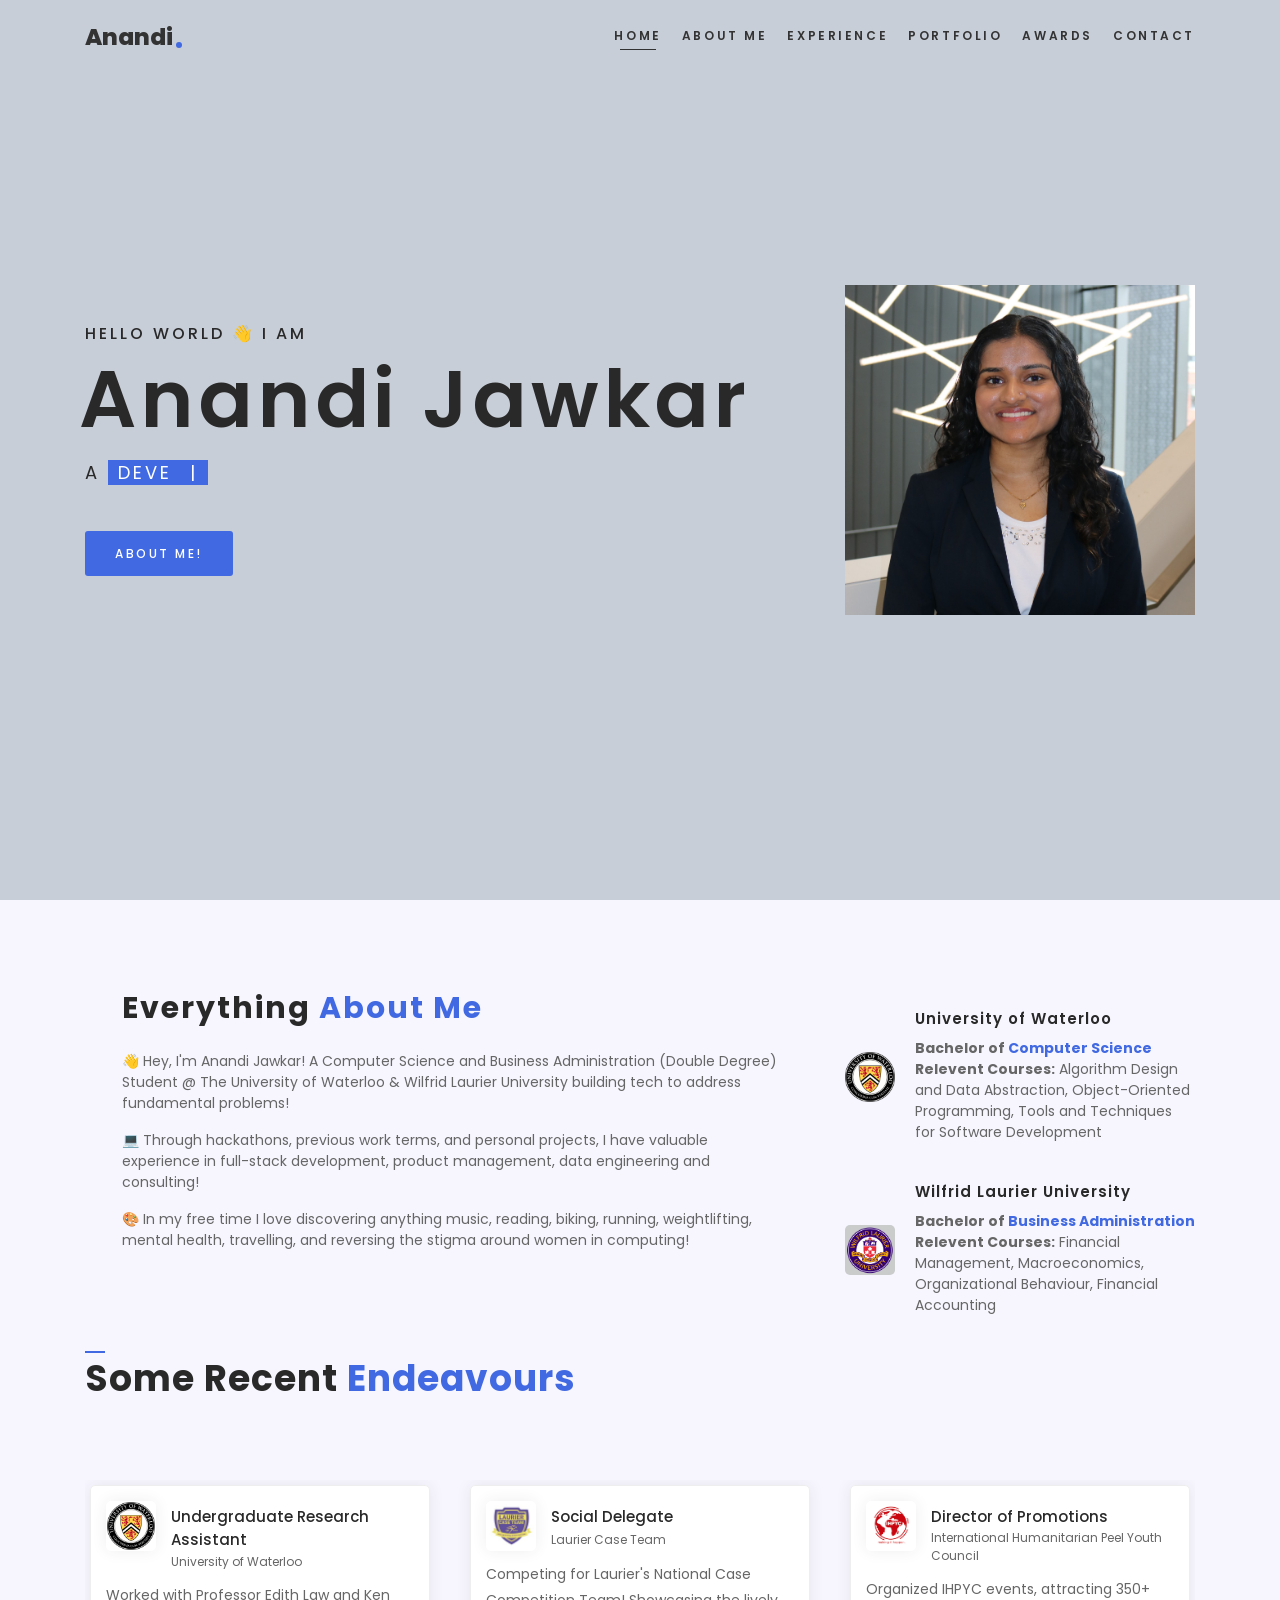
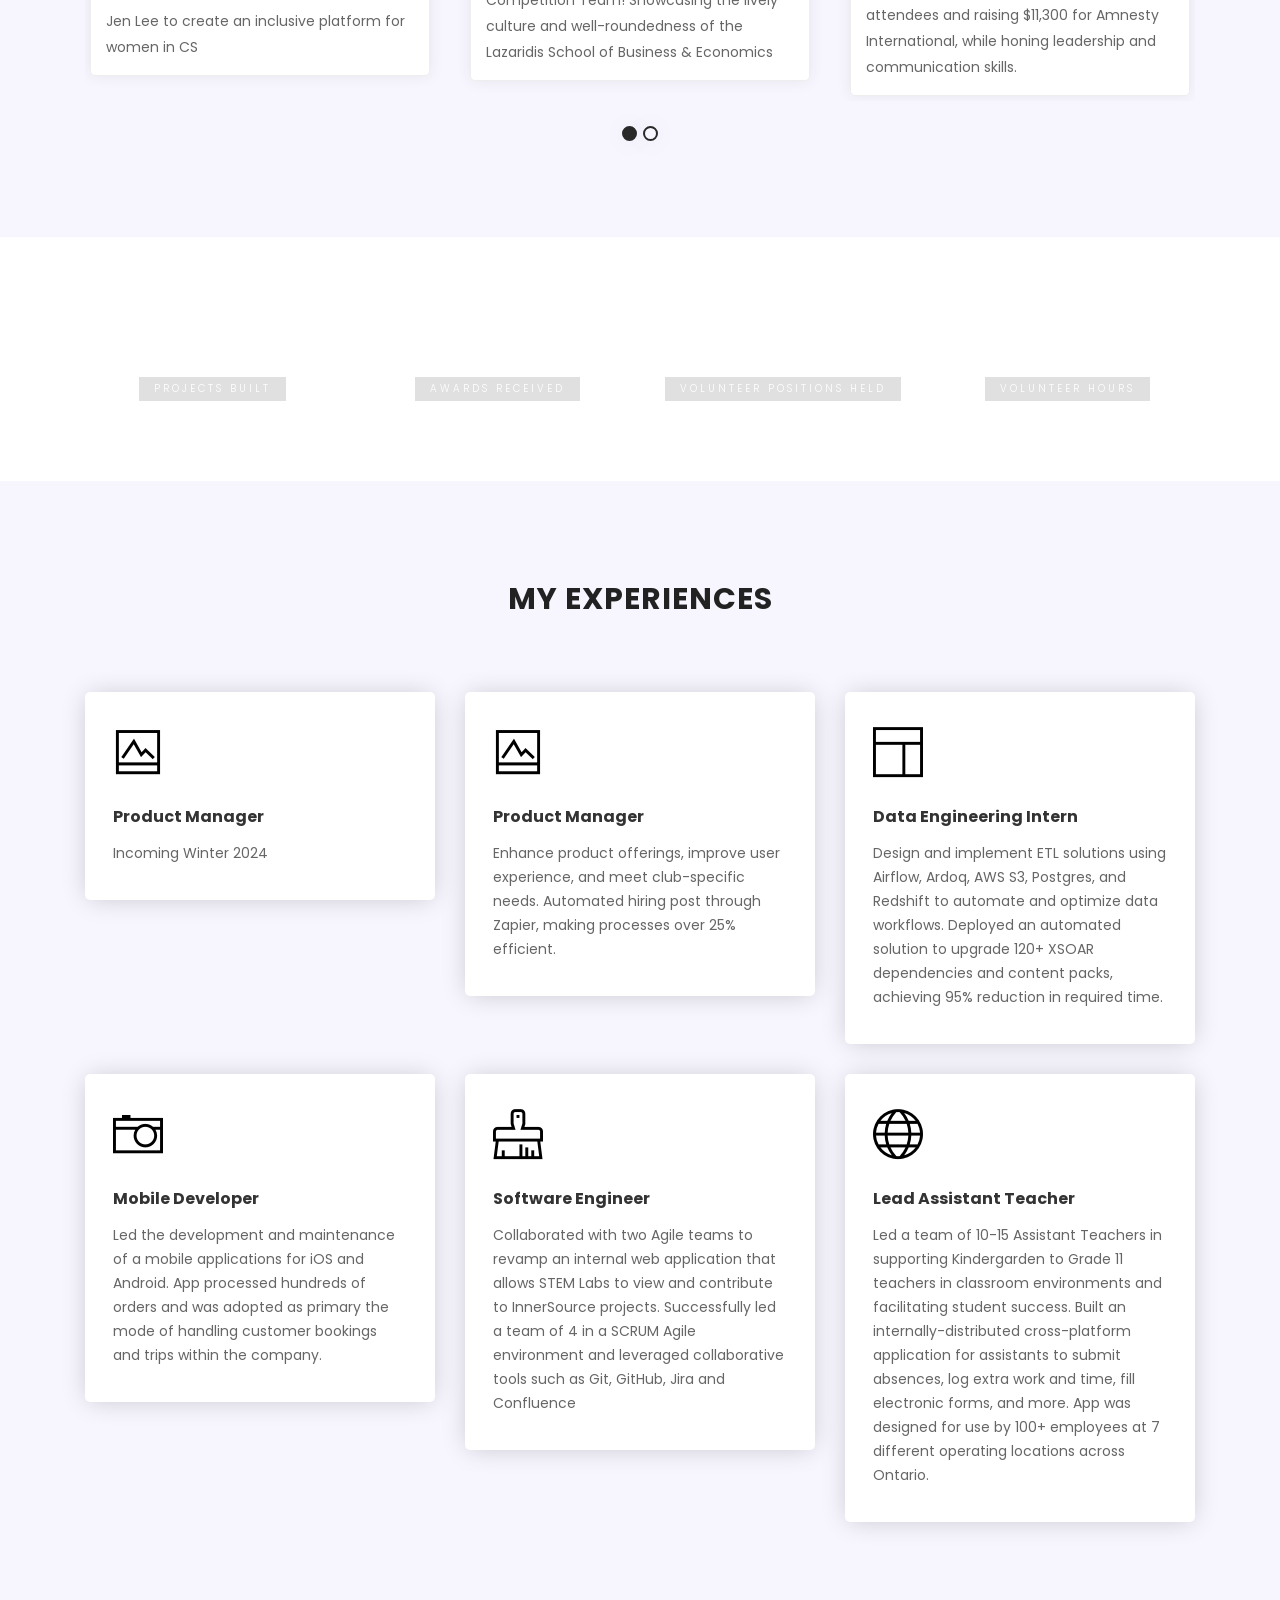
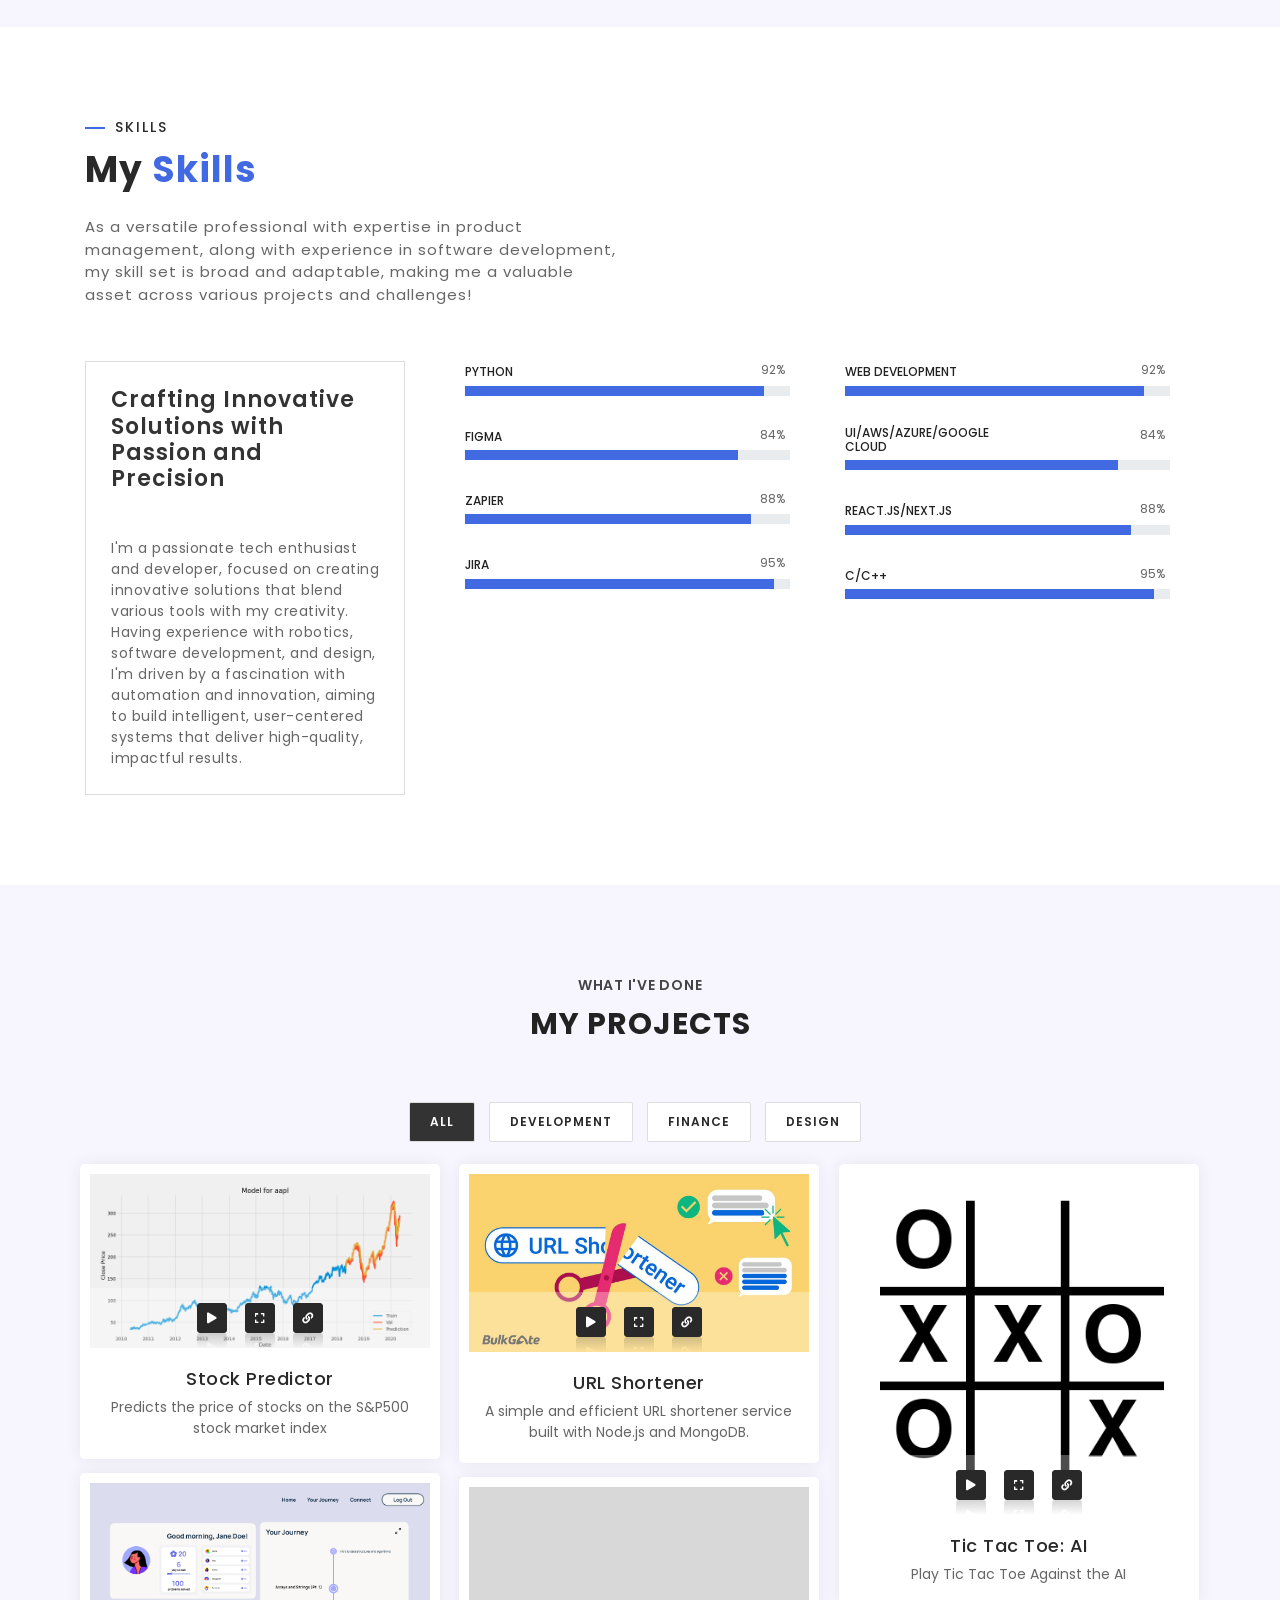
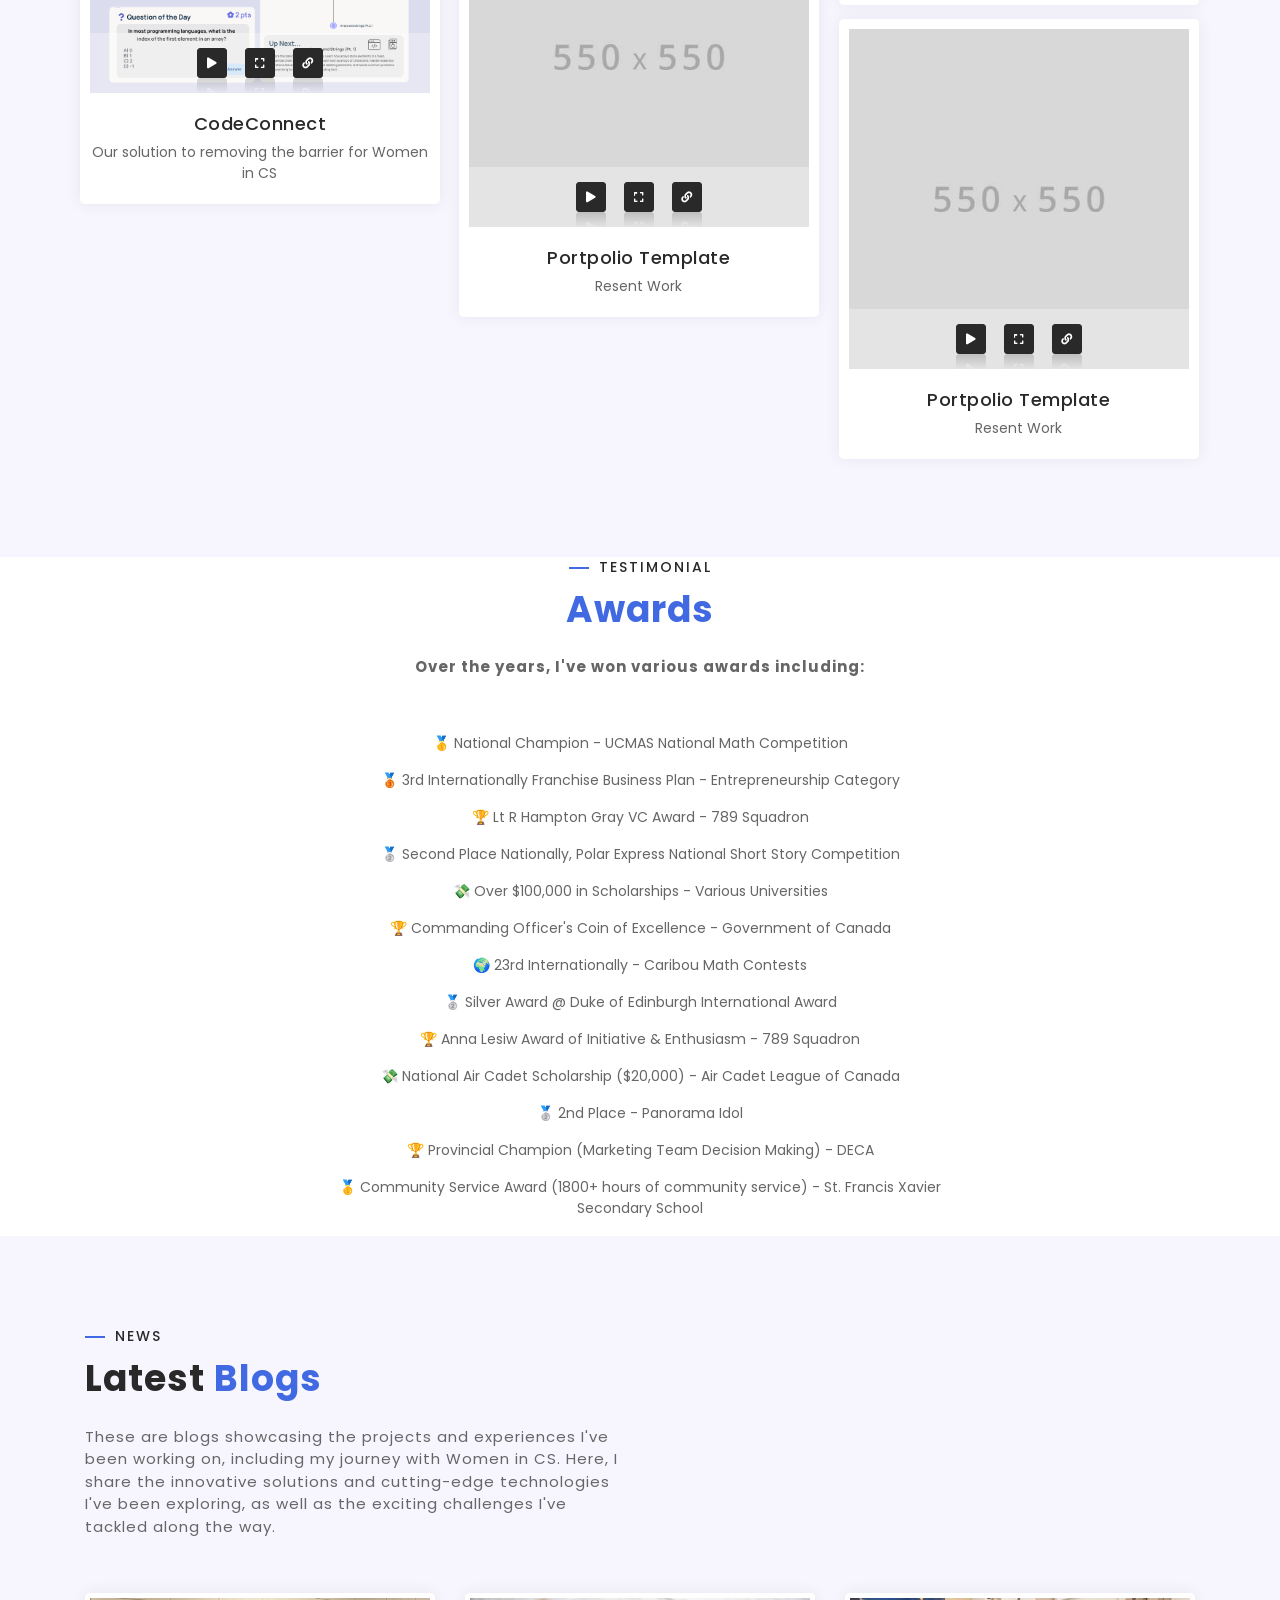
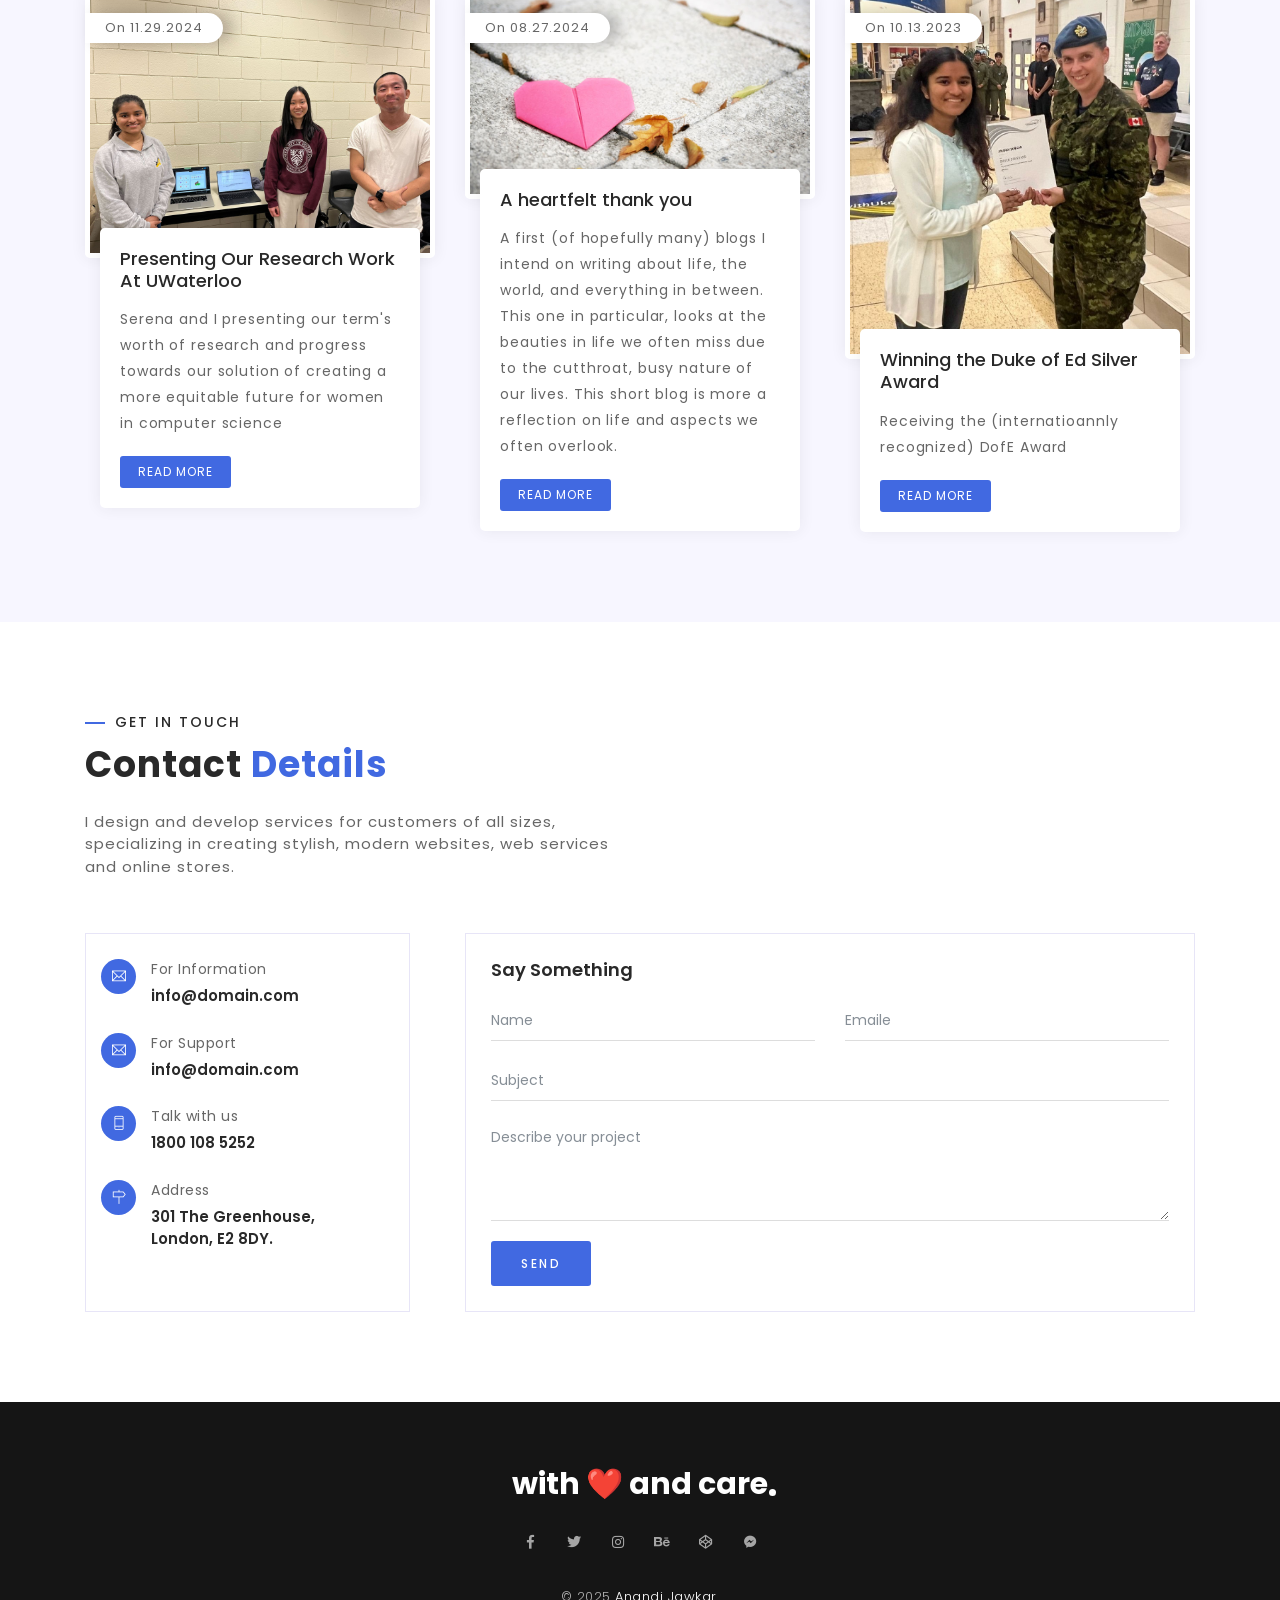
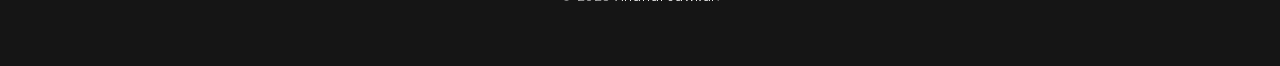
==== commit 494b02a3: "Update index.html" ====
--- a/index.html
+++ b/index.html
@@ -689,43 +689,33 @@
     <!-- Portfolio End -->
 
  <!-- Testimonial Section (Slider) -->
-<div class="container">
-    <div class="row">
-        <div class="col-md-8 col-lg-6">
+<div class="container-fluid testimonial-section">
+    <div class="row align-items-center justify-content-center">
+        <div class="col-md-8 col-lg-6 text-center">
             <div class="section-title">
                 <label class="theme-after">Testimonial</label>
-                <h2> <span class="theme-color">Awards</span></h2>
-                <p><b>ver the years, I've won various awards including:</b>O</p>
-		    <p>
-			    🥇 National Champion - UCMAS National Math Competition (First among 10, 000+ participants)
-
-🥉 3rd Internationally Franchise Business Plan - Entrepreneurship Category (Presented a comprehensive business plan proposal to buy into an existing franchise)
-
-🏆 Lt R Hampton Gray VC Award - 789 Squadron (Awarded to the Top Overall Cadet who exemplifies the highest standards of the Air Cadet Movement)
-
-🥈 Second Place Nationally, Polar Express National Short Story Competition (Second of 650 submissions)
-
-💸 Over $100,000 in Scholarships - Various Universities
-
-🏆 Commanding Officer's Coin of Excellence - Government of Canada (Awarded to Individuals who demonstrate outstanding performance)
-
-🌍 23rd Internationally - Caribou Math Contests
-
-🥈 Silver Award @ Duke of Edinburgh International Award
-
-🏆 Anna Lesiw Award of Initiative & Enthusiasm - 789 Squadron (Awarded to the cadet who has shown the most initiative in the betterment of the Squadron)
-
-💸 National Air Cadet Scholarship ($20,000) - Air Cadet League of Canada
-
-🥈 2nd Place - Panorama Idol
-
-🏆 Provincial Champion (Marketing Team Decision Making) - DECA
-
-🥇 Community Service Award (1800+ hours of community service) - St. Francis Xavier Secondary School
-		    </p>
+                <h2><span class="theme-color">Awards</span></h2>
+                <p><b>Over the years, I've won various awards including:</b></p>
+            </div>
+            <div class="awards-list">
+                <p>🥇 National Champion - UCMAS National Math Competition</p>
+                <p>🥉 3rd Internationally Franchise Business Plan - Entrepreneurship Category</p>
+                <p>🏆 Lt R Hampton Gray VC Award - 789 Squadron</p>
+                <p>🥈 Second Place Nationally, Polar Express National Short Story Competition</p>
+                <p>💸 Over $100,000 in Scholarships - Various Universities</p>
+                <p>🏆 Commanding Officer's Coin of Excellence - Government of Canada</p>
+                <p>🌍 23rd Internationally - Caribou Math Contests</p>
+                <p>🥈 Silver Award @ Duke of Edinburgh International Award</p>
+                <p>🏆 Anna Lesiw Award of Initiative & Enthusiasm - 789 Squadron</p>
+                <p>💸 National Air Cadet Scholarship ($20,000) - Air Cadet League of Canada</p>
+                <p>🥈 2nd Place - Panorama Idol</p>
+                <p>🏆 Provincial Champion (Marketing Team Decision Making) - DECA</p>
+                <p>🥇 Community Service Award (1800+ hours of community service) - St. Francis Xavier Secondary School</p>
             </div>
         </div>
     </div>
+</div>
+
 
     <div class="row justify-content-center">
         <div class="col-md-12">
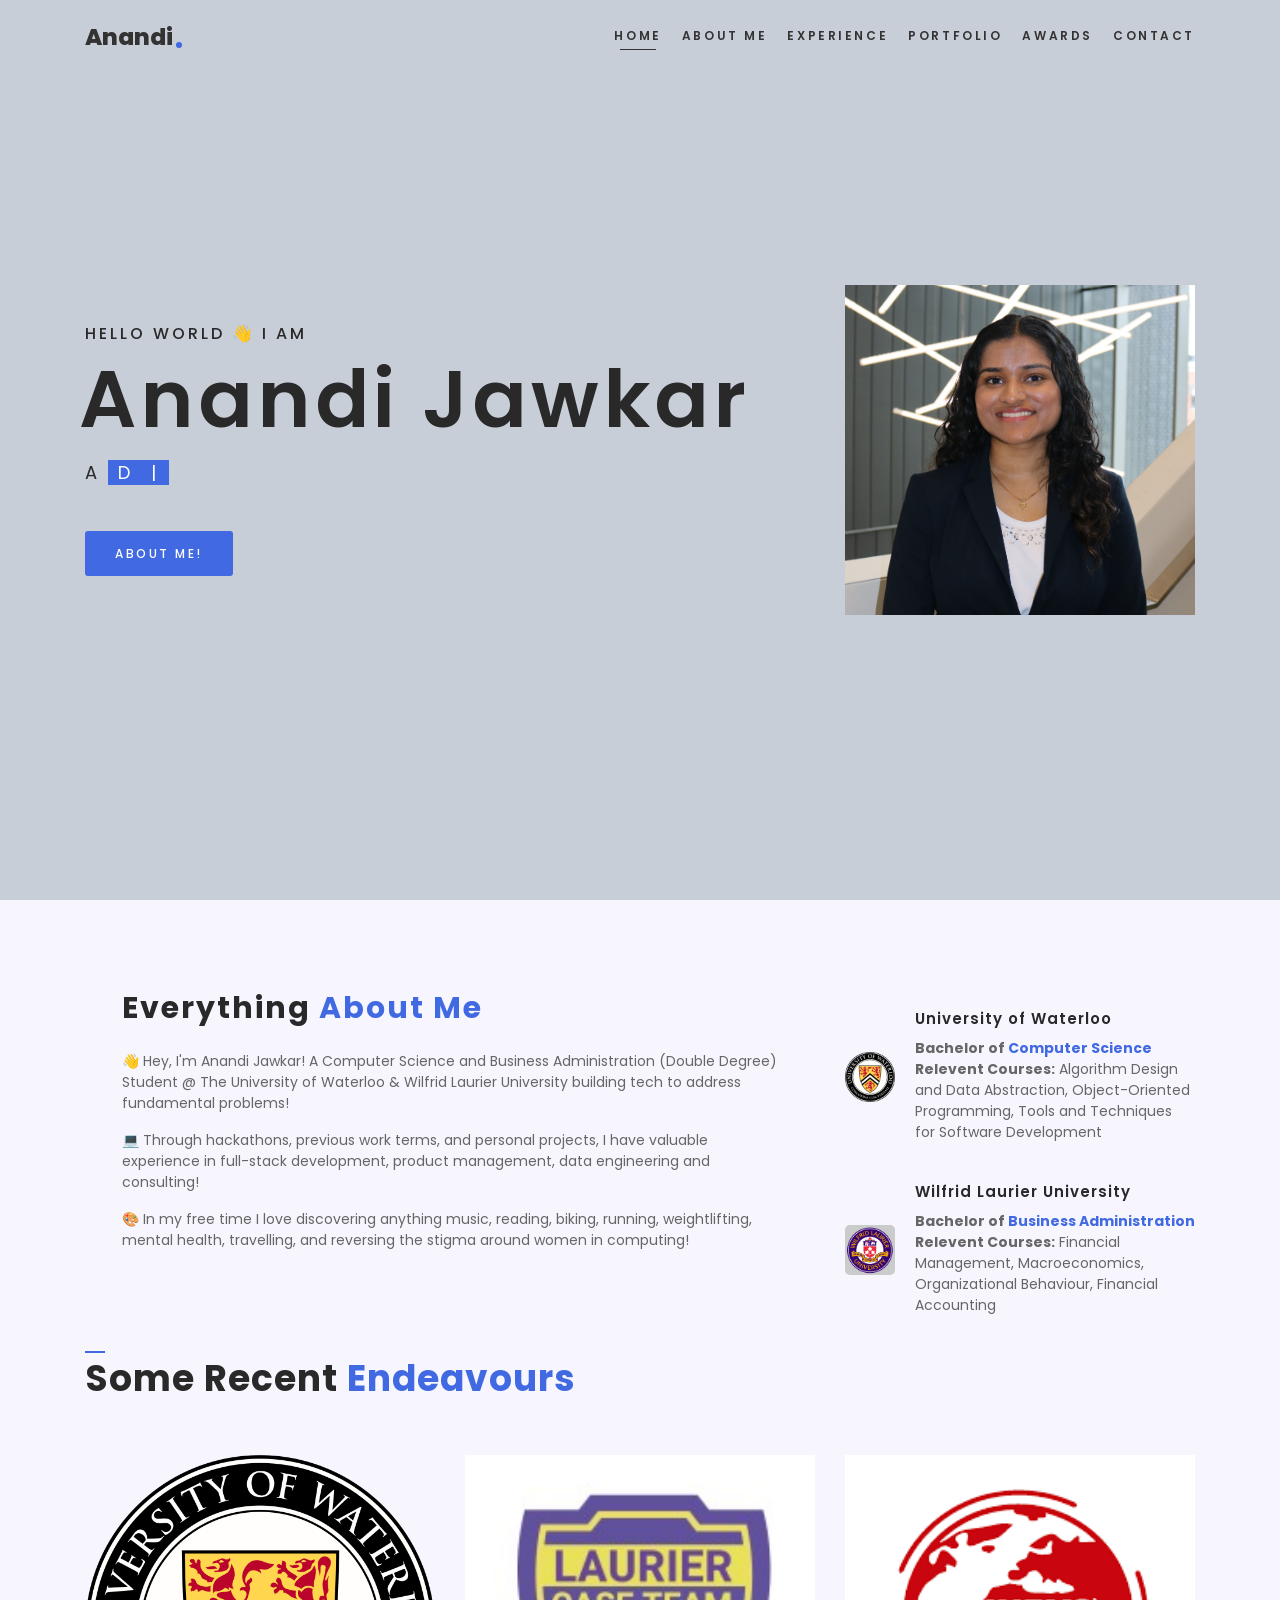
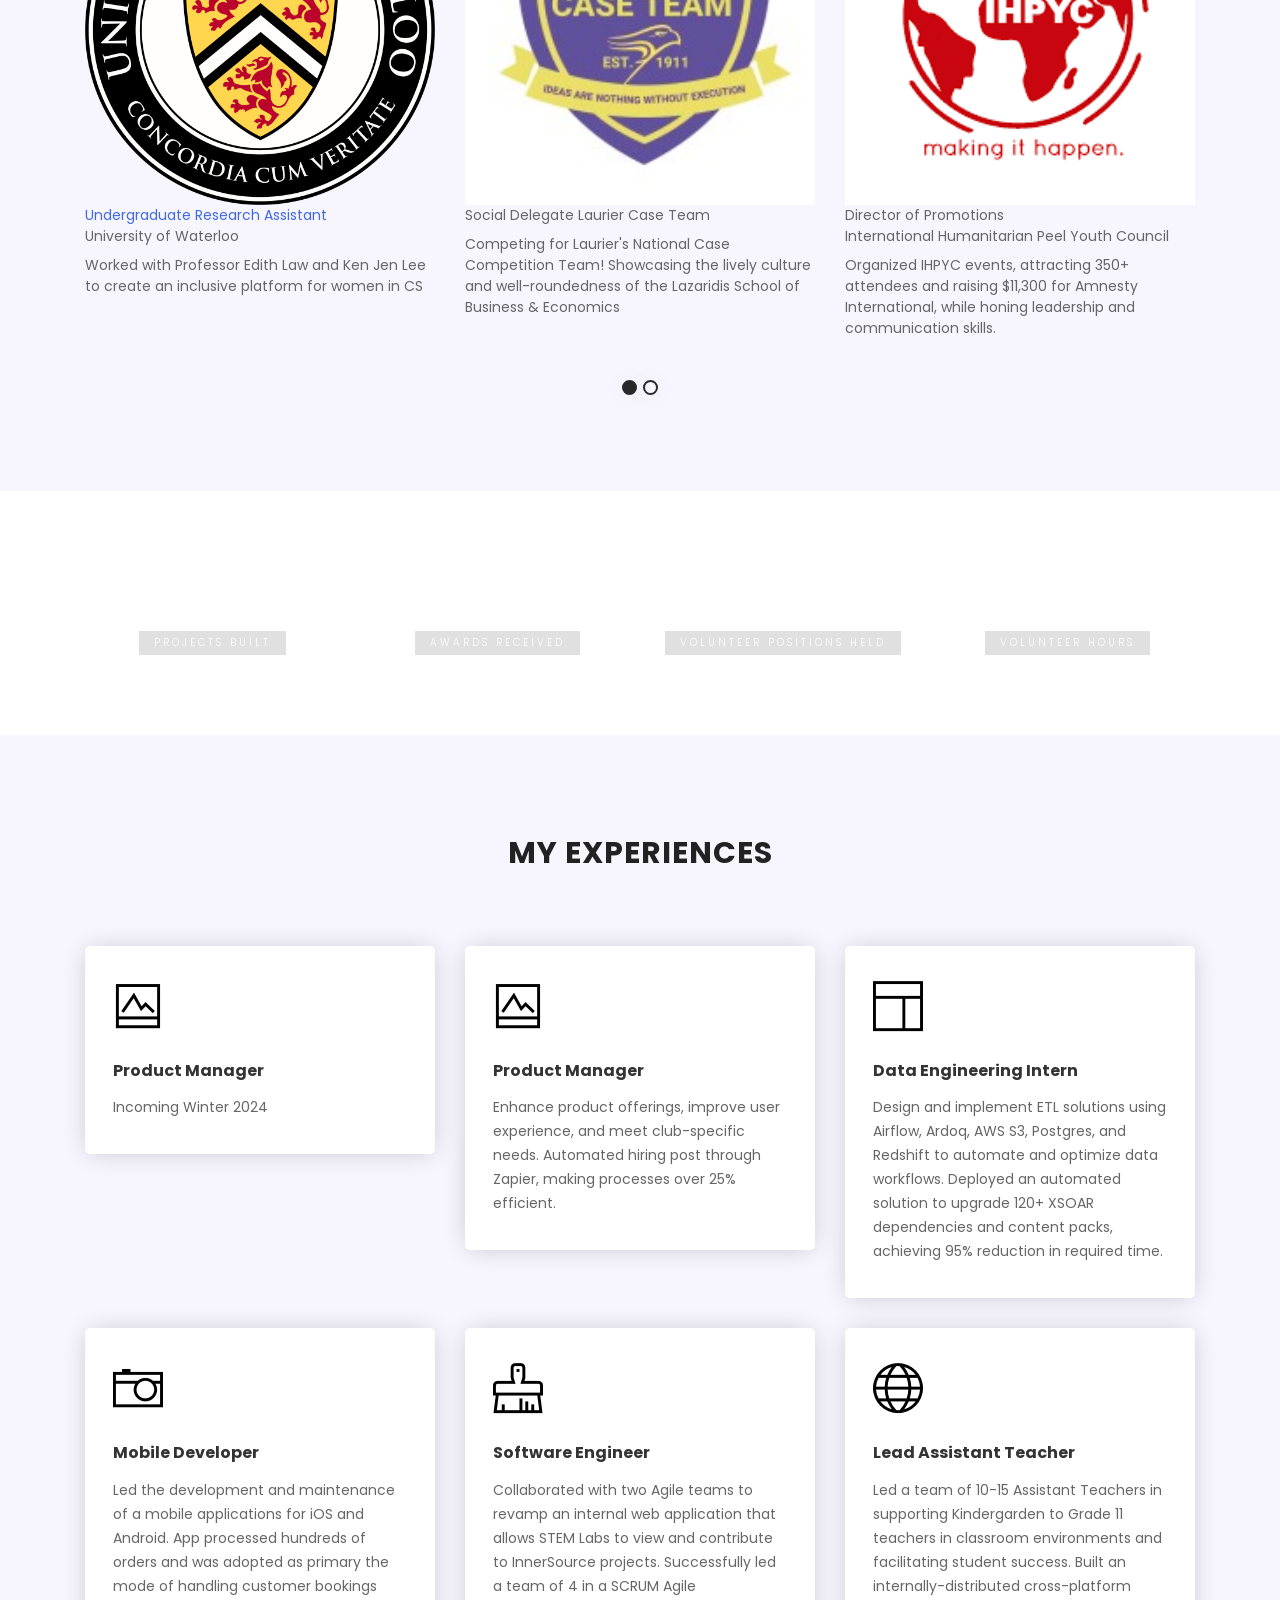
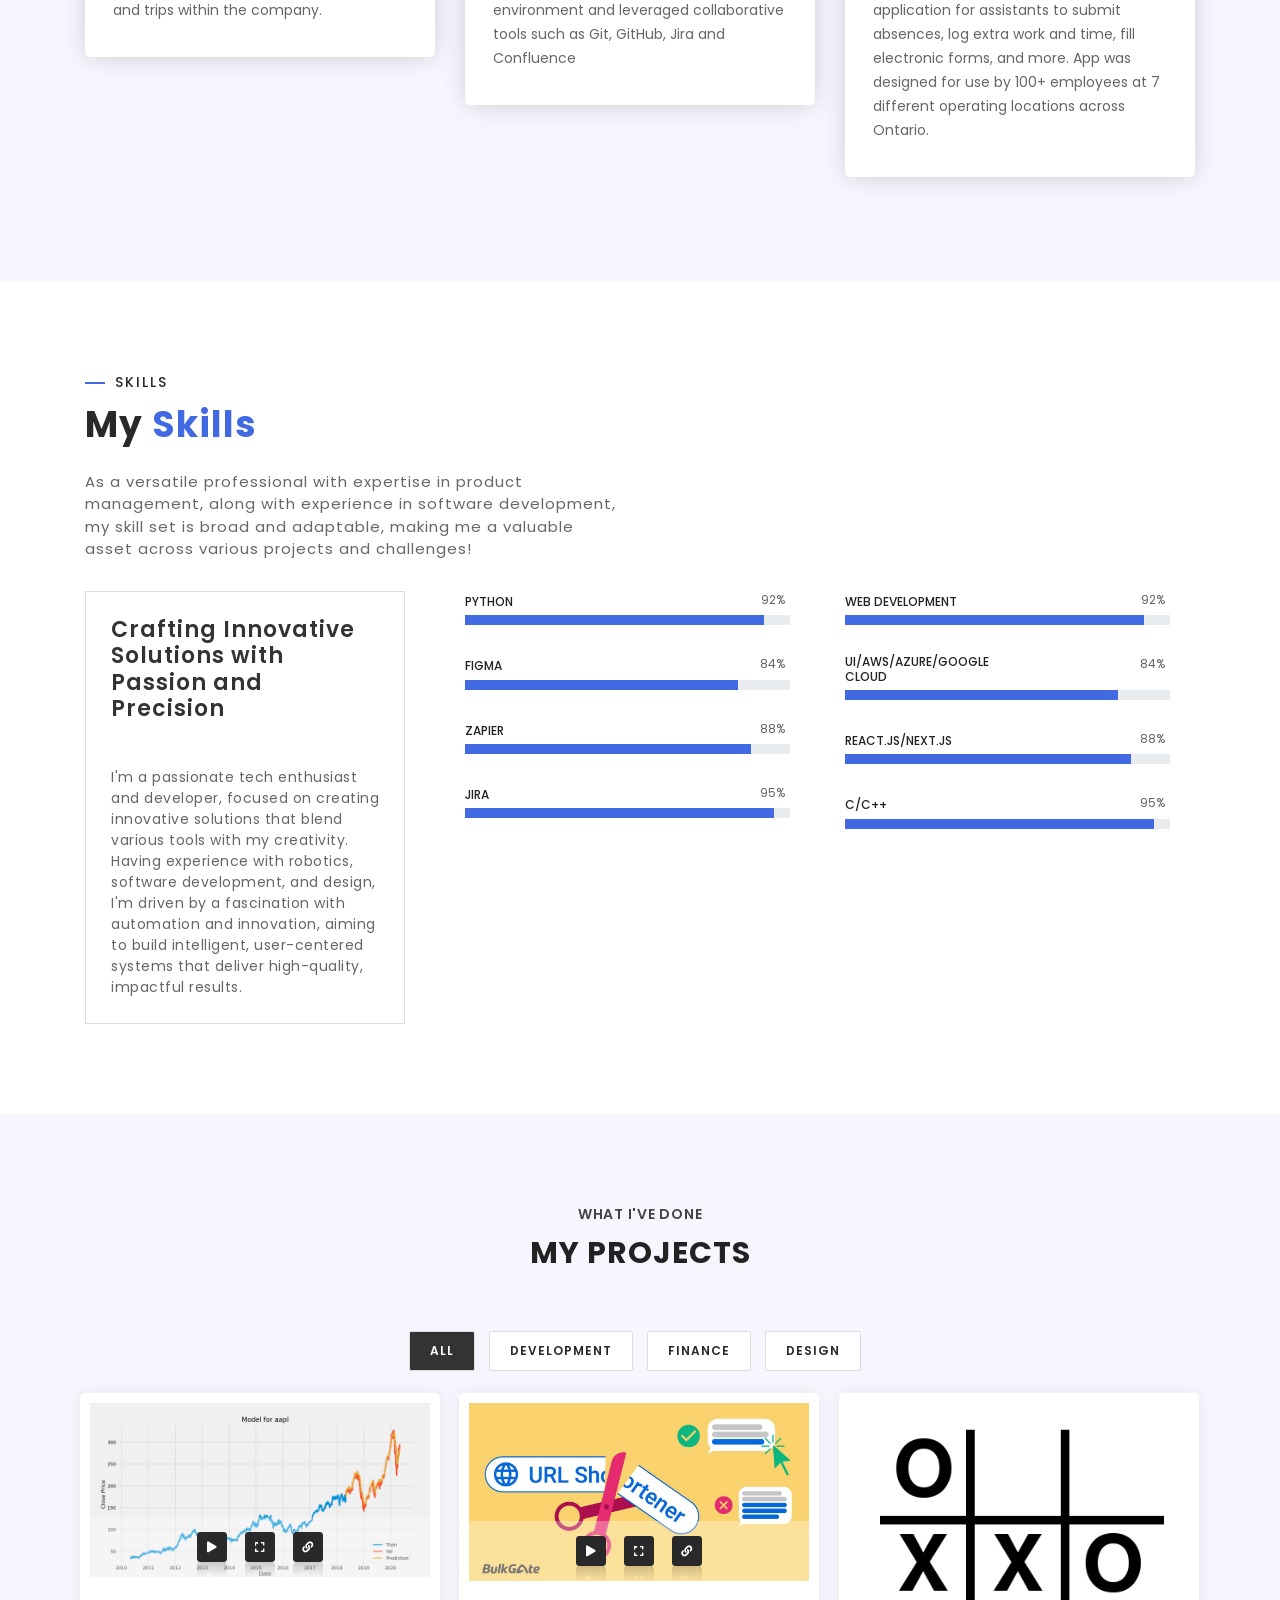
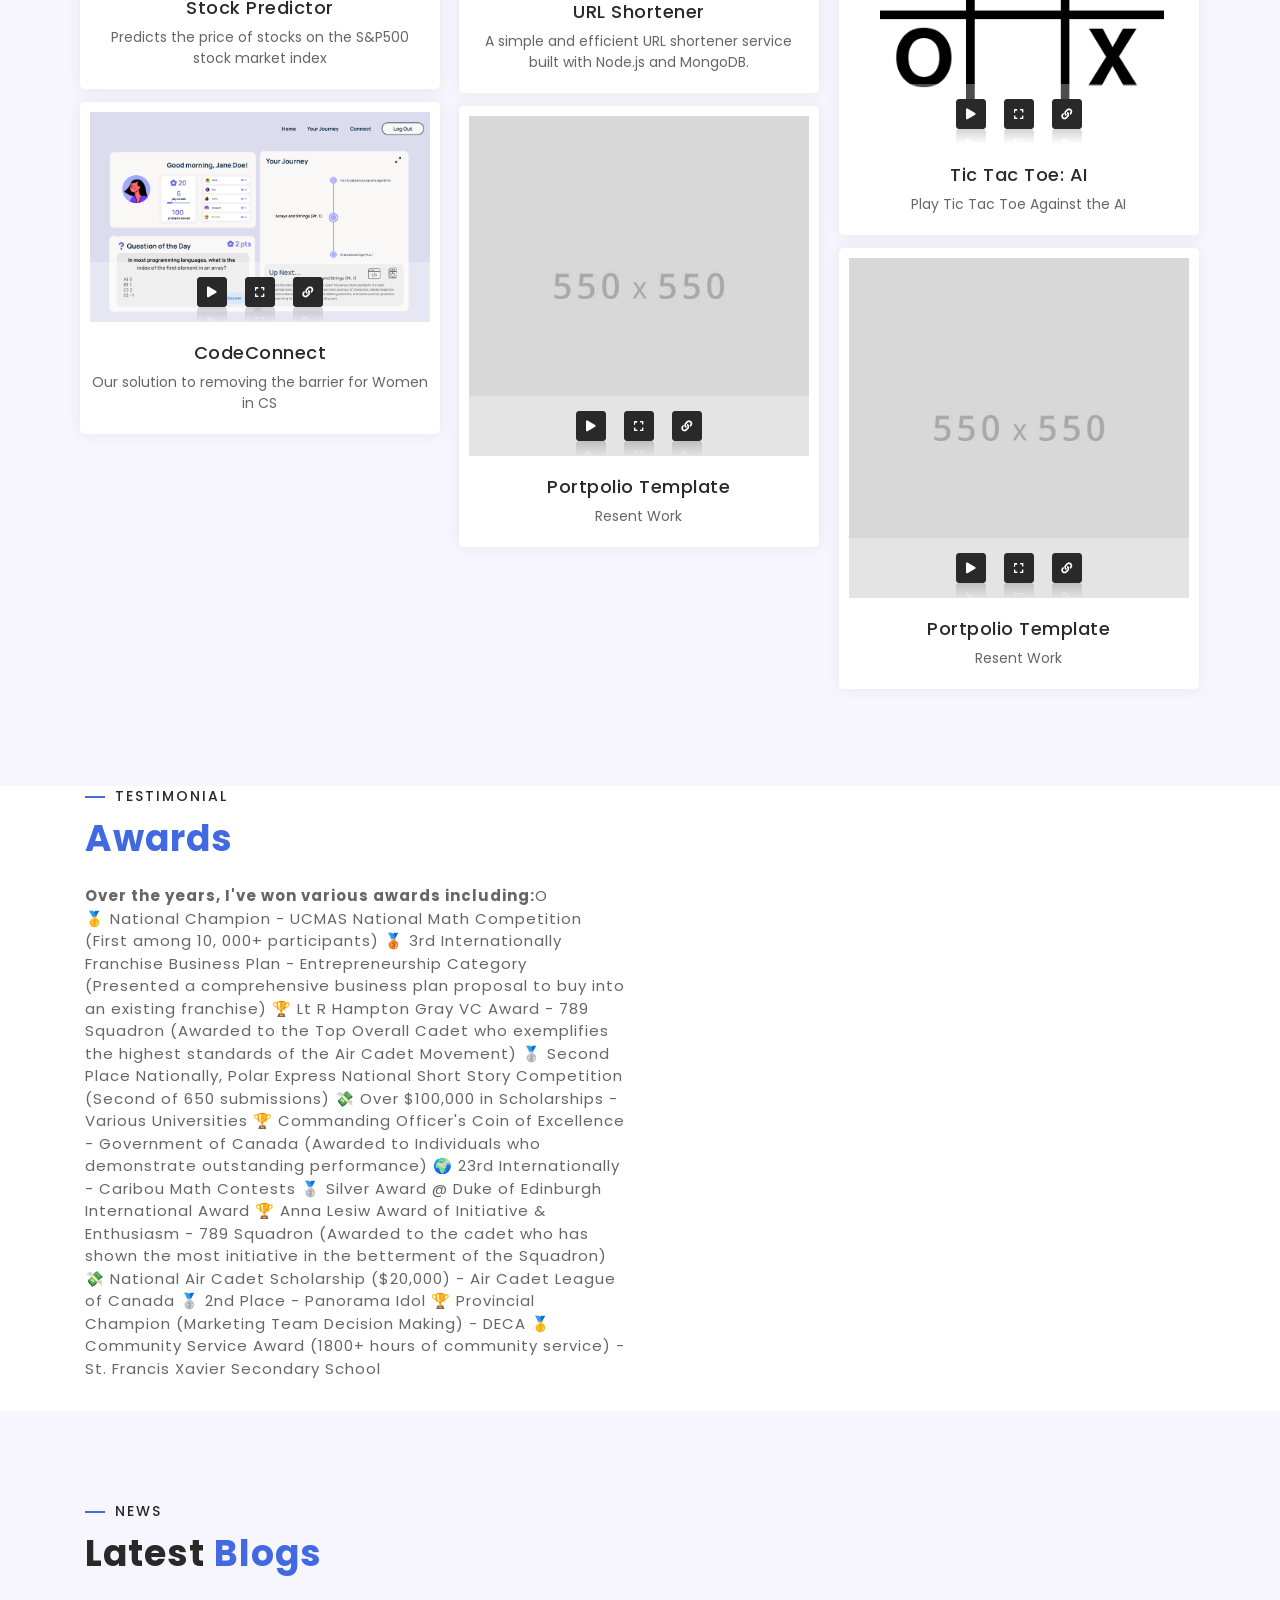
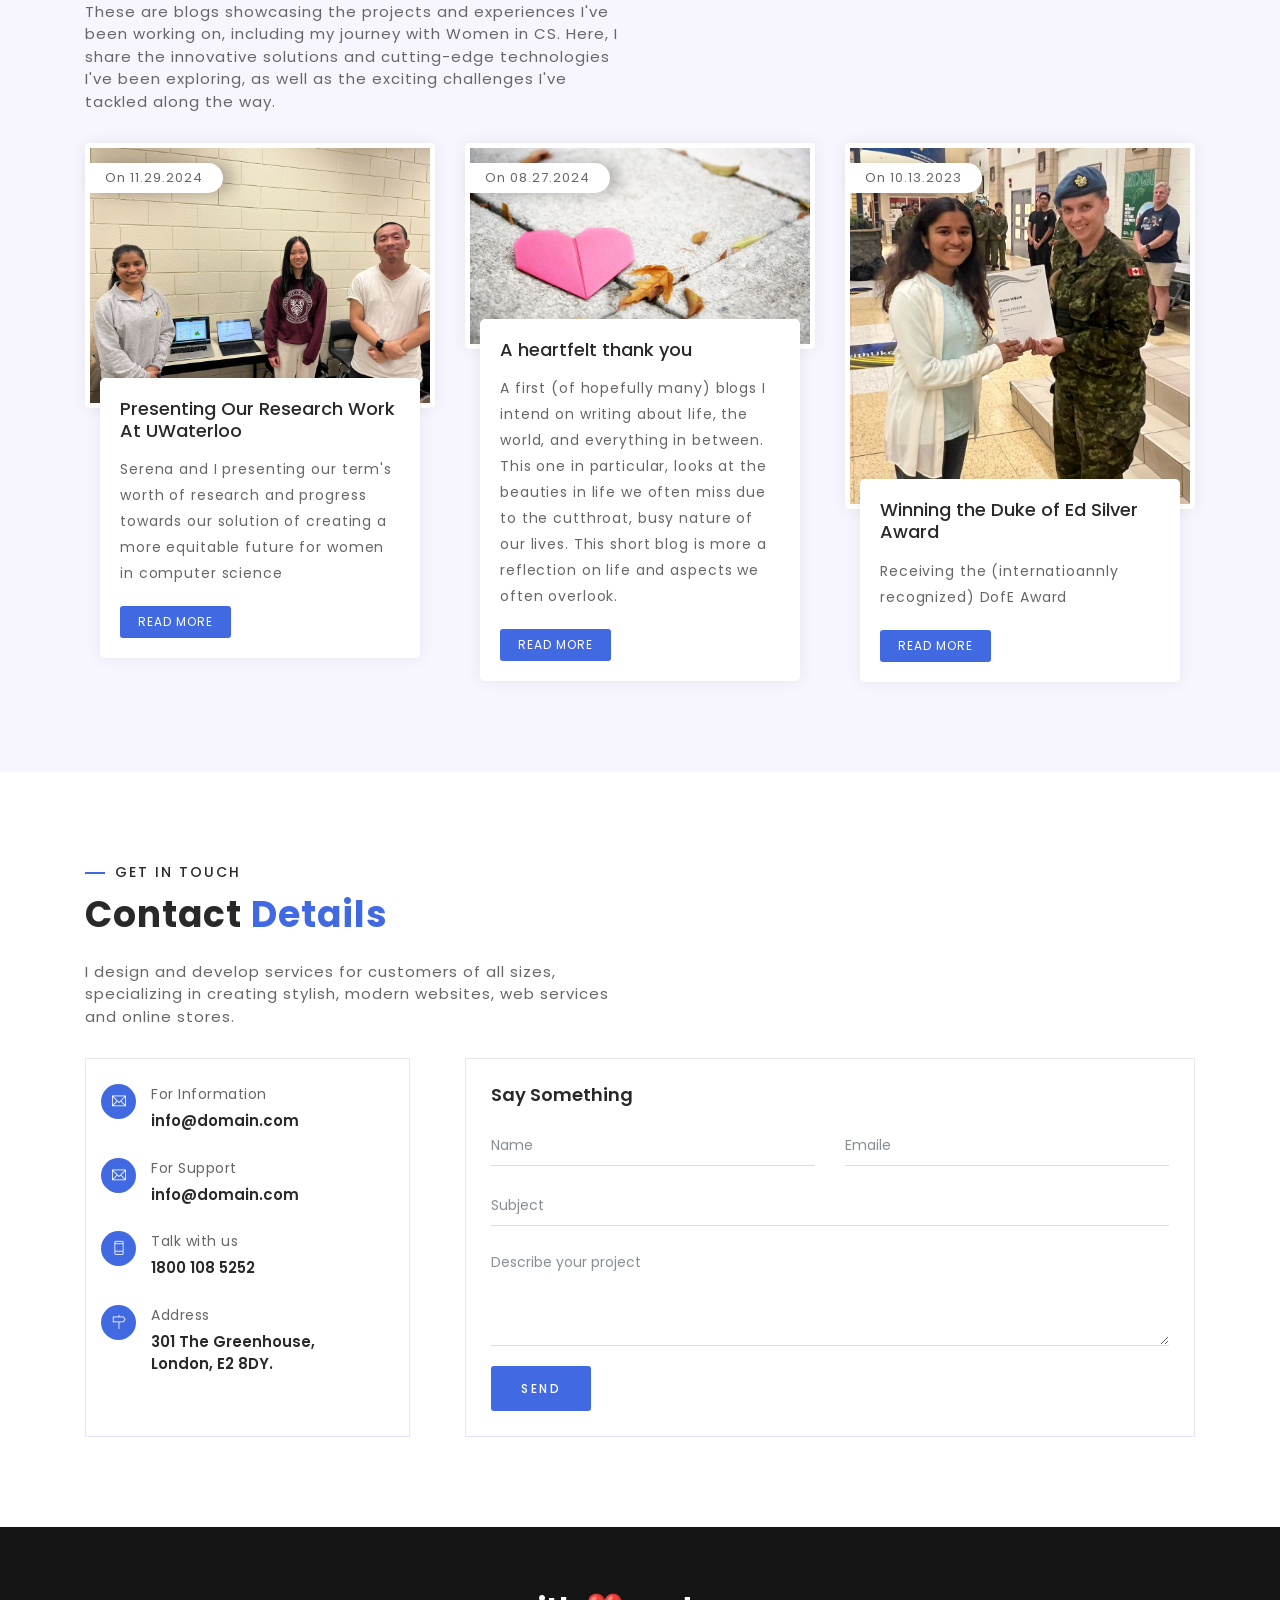
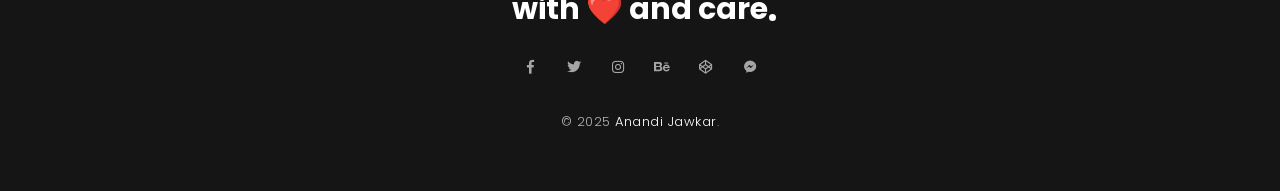
==== commit a6d9c6bc: "Update index.html" ====
--- a/index.html
+++ b/index.html
@@ -689,32 +689,43 @@
     <!-- Portfolio End -->
 
  <!-- Testimonial Section (Slider) -->
-<div class="container-fluid testimonial-section">
-    <div class="row align-items-center justify-content-center">
-        <div class="col-md-8 col-lg-6 text-center">
+<div class="container">
+    <div class="row">
+        <div class="col-md-8 col-lg-6">
             <div class="section-title">
                 <label class="theme-after">Testimonial</label>
-                <h2><span class="theme-color">Awards</span></h2>
-                <p><b>Over the years, I've won various awards including:</b></p>
-            </div>
-            <div class="awards-list">
-                <p>🥇 National Champion - UCMAS National Math Competition</p>
-                <p>🥉 3rd Internationally Franchise Business Plan - Entrepreneurship Category</p>
-                <p>🏆 Lt R Hampton Gray VC Award - 789 Squadron</p>
-                <p>🥈 Second Place Nationally, Polar Express National Short Story Competition</p>
-                <p>💸 Over $100,000 in Scholarships - Various Universities</p>
-                <p>🏆 Commanding Officer's Coin of Excellence - Government of Canada</p>
-                <p>🌍 23rd Internationally - Caribou Math Contests</p>
-                <p>🥈 Silver Award @ Duke of Edinburgh International Award</p>
-                <p>🏆 Anna Lesiw Award of Initiative & Enthusiasm - 789 Squadron</p>
-                <p>💸 National Air Cadet Scholarship ($20,000) - Air Cadet League of Canada</p>
-                <p>🥈 2nd Place - Panorama Idol</p>
-                <p>🏆 Provincial Champion (Marketing Team Decision Making) - DECA</p>
-                <p>🥇 Community Service Award (1800+ hours of community service) - St. Francis Xavier Secondary School</p>
+                <h2> <span class="theme-color">Awards</span></h2>
+                <p><b>Over the years, I've won various awards including:</b>O</p>
+		    <p>
+			    🥇 National Champion - UCMAS National Math Competition (First among 10, 000+ participants)
+
+🥉 3rd Internationally Franchise Business Plan - Entrepreneurship Category (Presented a comprehensive business plan proposal to buy into an existing franchise)
+
+🏆 Lt R Hampton Gray VC Award - 789 Squadron (Awarded to the Top Overall Cadet who exemplifies the highest standards of the Air Cadet Movement)
+
+🥈 Second Place Nationally, Polar Express National Short Story Competition (Second of 650 submissions)
+
+💸 Over $100,000 in Scholarships - Various Universities
+
+🏆 Commanding Officer's Coin of Excellence - Government of Canada (Awarded to Individuals who demonstrate outstanding performance)
+
+🌍 23rd Internationally - Caribou Math Contests
+
+🥈 Silver Award @ Duke of Edinburgh International Award
+
+🏆 Anna Lesiw Award of Initiative & Enthusiasm - 789 Squadron (Awarded to the cadet who has shown the most initiative in the betterment of the Squadron)
+
+💸 National Air Cadet Scholarship ($20,000) - Air Cadet League of Canada
+
+🥈 2nd Place - Panorama Idol
+
+🏆 Provincial Champion (Marketing Team Decision Making) - DECA
+
+🥇 Community Service Award (1800+ hours of community service) - St. Francis Xavier Secondary School
+		    </p>
             </div>
         </div>
     </div>
-</div>
 
 
     <div class="row justify-content-center">
--- a/static/css/styles.css
+++ b/static/css/styles.css
@@ -1806,105 +1806,33 @@
 /*-----------------------------------------
 *  Testimonial
 -----------------------------------------*/
-.testimonial-col-01 {
-  border-radius: 5px;
-  padding: 15px;
-  border: 1px solid #eee;
-  box-shadow: 0px 0px 15px rgba(51, 51, 51, 0.08);
-  margin: 5px;
-  background: #fff;
-}
-
-.testimonial-col-01 .user {
-  width: 100%;
-  display: inline-block;
-  vertical-align: top;
-  margin-bottom: 10px;
-}
-.testimonial-col-01 .user .img {
-  width: 50px;
-  height: 50px;
-  border: 1px solid #fff;
-  overflow: hidden;
-  float: left;
-  box-shadow: 0px 0px 15px rgba(51, 51, 51, 0.08);
-  border-radius: 5px;
-}
-.testimonial-col-01 .name {
-  width: calc(100% - 65px);
-  float: right;
-  margin-top: 5px;
-}
-.testimonial-col-01 .name span {
-  font-size: 15px;
-  color: #292929;
-  font-weight: 500;
-  display: block;
-}
-.testimonial-col-01 .name label {
-  font-size: 12px;
-  margin: 0;
-}
-.testimonial-col-01 p {
-  margin: 0;
-  font-size: 14px;
-  line-height: 26px;
-}
-
-.testimonial-col-02 {
-  box-shadow: 0 2px 25px 0 rgba(0, 0, 0, 0.06);
-  border-radius: 5px;
-  padding: 20px;
-  margin: 50px 20px 20px;
-  background: #fff;
-  -webkit-transition: all 0.3s ease 0s;
-  -moz-transition: all 0.3s ease 0s;
-  -o-transition: all 0.3s ease 0s;
-  transition: all 0.3s ease 0s;
-}
-
-.testimonial-col-02 .user {
-    width: 100%;
-    display: inline-block;
-    vertical-align: top;
-    margin-bottom: 25px;
-    margin-top: -55px;
-    background: #fff;
-    padding: 10px;
-    box-shadow: 0 2px 25px 0 rgba(0, 0, 0, 0.06);
-    border-radius: 10px;
-}
-
-.testimonial-col-02 .user .img {
-  width: 70px;
-  height: 70px;
-  border: 5px solid #fff;
-  overflow: hidden;
-  border-radius: 50%;
-  float: left;
-  box-shadow: 0 2px 48px 0 rgba(0, 0, 0, 0.06);
-}
-.testimonial-col-02 .name {
-  width: calc(100% - 90px);
-  float: right;
-  margin-top: 10px;
-}
-.testimonial-col-02 .name span {
-  font-size: 16px;
-  color: #3B566E;
-  font-weight: 500;
-  letter-spacing: 0.5px;
-}
-.testimonial-col-02 .name label {
-  font-size: 14px;
-}
-.testimonial-col-02 p {
-    margin: 0 10px 10px;
-    font-size: 14px;
-    line-height: 26px;
-    letter-spacing: 0.88px;
-}
-
+/* Full screen background */
+.testimonial-section {
+    height: 100vh;  /* Full viewport height */
+    padding: 40px 0;  /* Adjust padding if necessary */
+    background-color: #f9f9f9; /* Light background color */
+    display: flex;
+    align-items: center;
+    justify-content: center;
+    text-align: left;
+}
+
+.section-title {
+    margin-bottom: 30px;
+}
+
+.awards-list p {
+    font-size: 18px; /* Adjust font size for readability */
+    margin: 10px 0;  /* Add spacing between lines */
+}
+
+.awards-list {
+    padding: 20px;
+    background-color: #fff;  /* White background to make awards stand out */
+    border-radius: 10px;  /* Optional: Add border radius for rounded corners */
+    box-shadow: 0 4px 8px rgba(0, 0, 0, 0.1); /* Optional: Add shadow for depth */
+    text-align: left; 
+}
 /*-----------------------------------------
 *  Blog
 -----------------------------------------*/
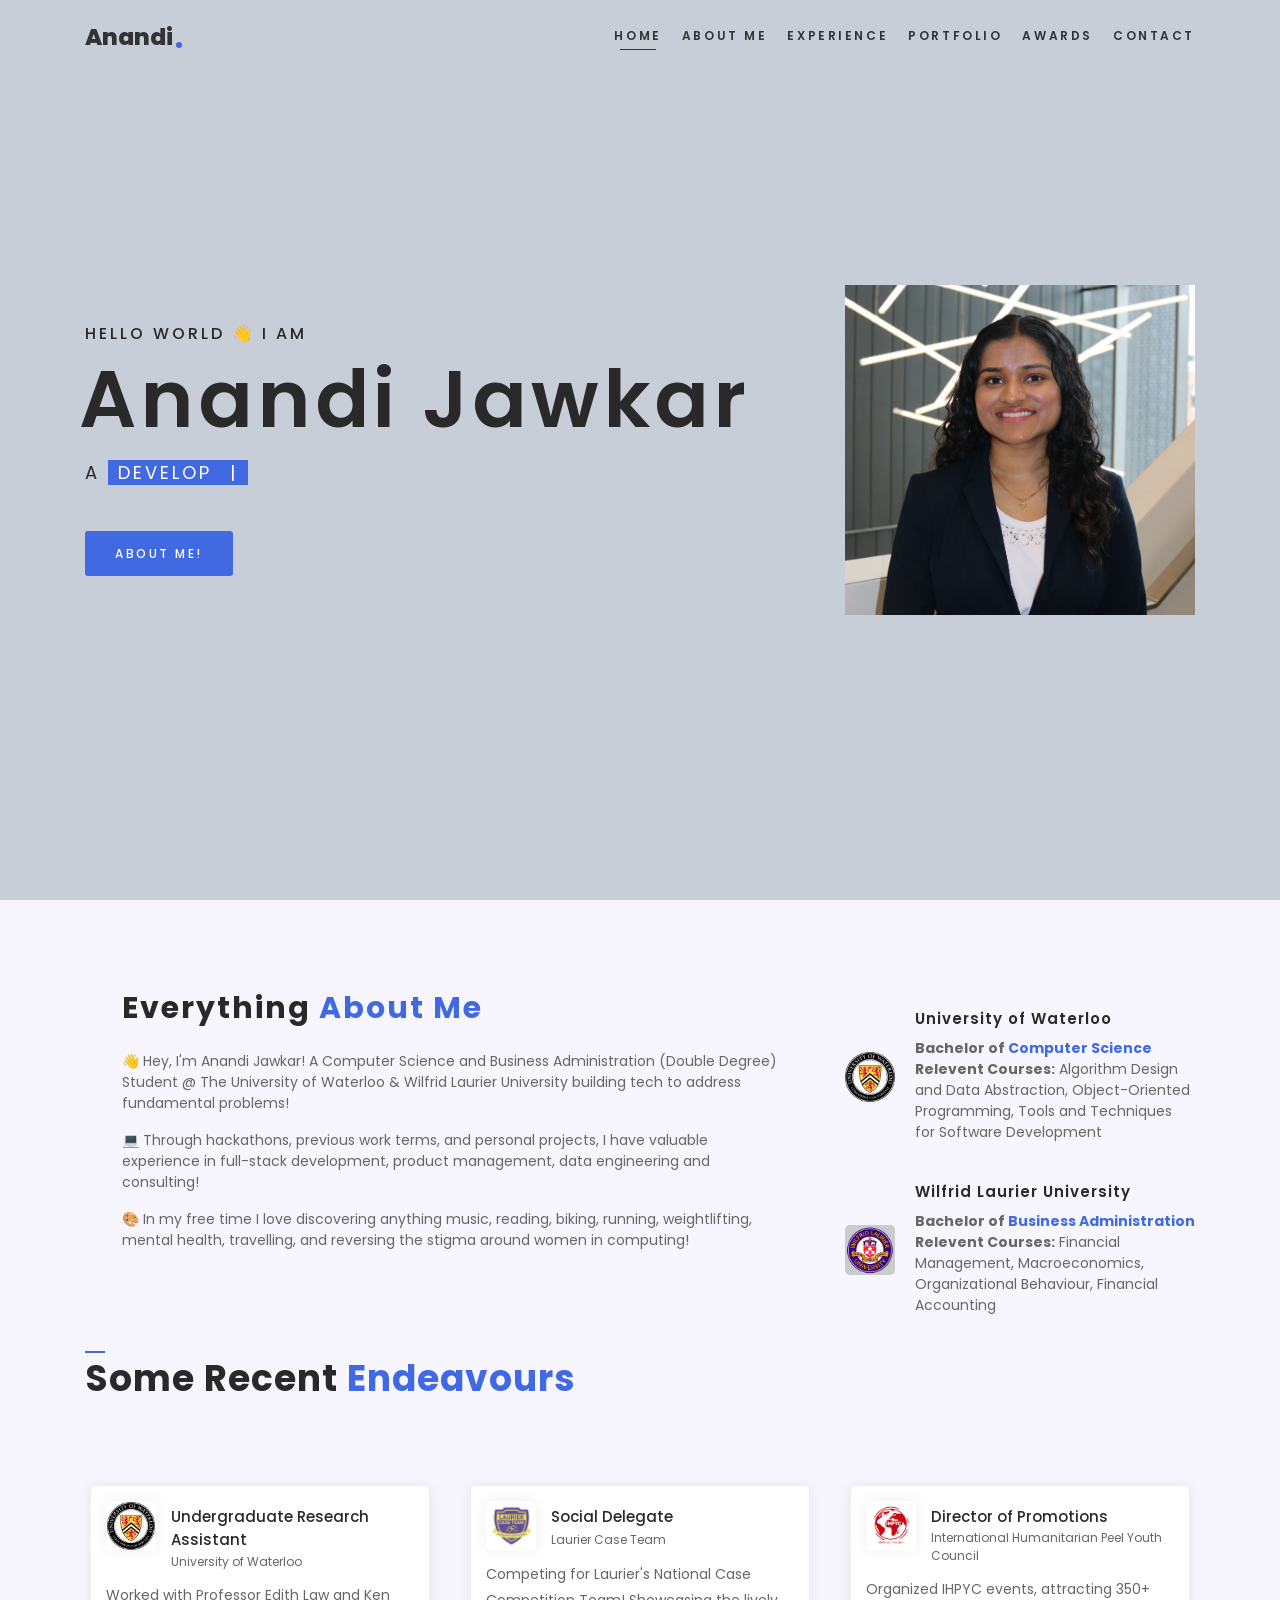
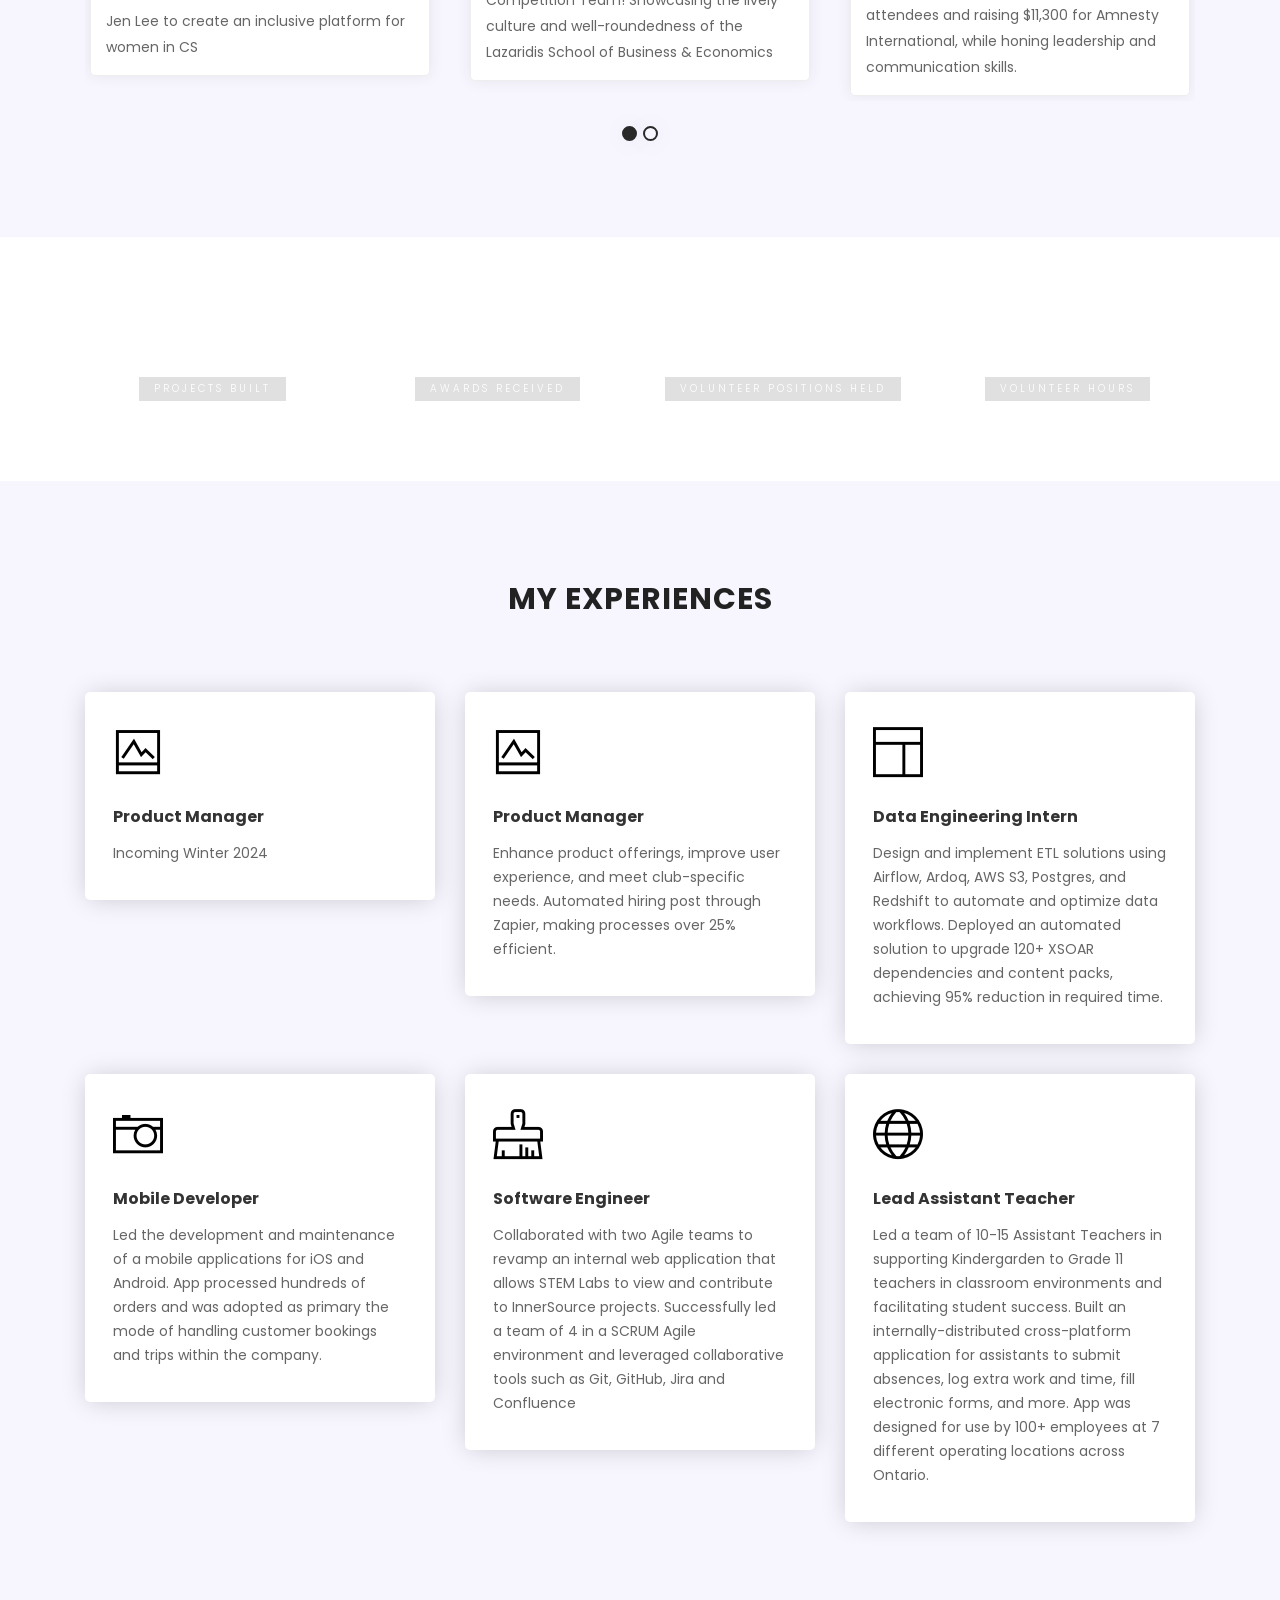
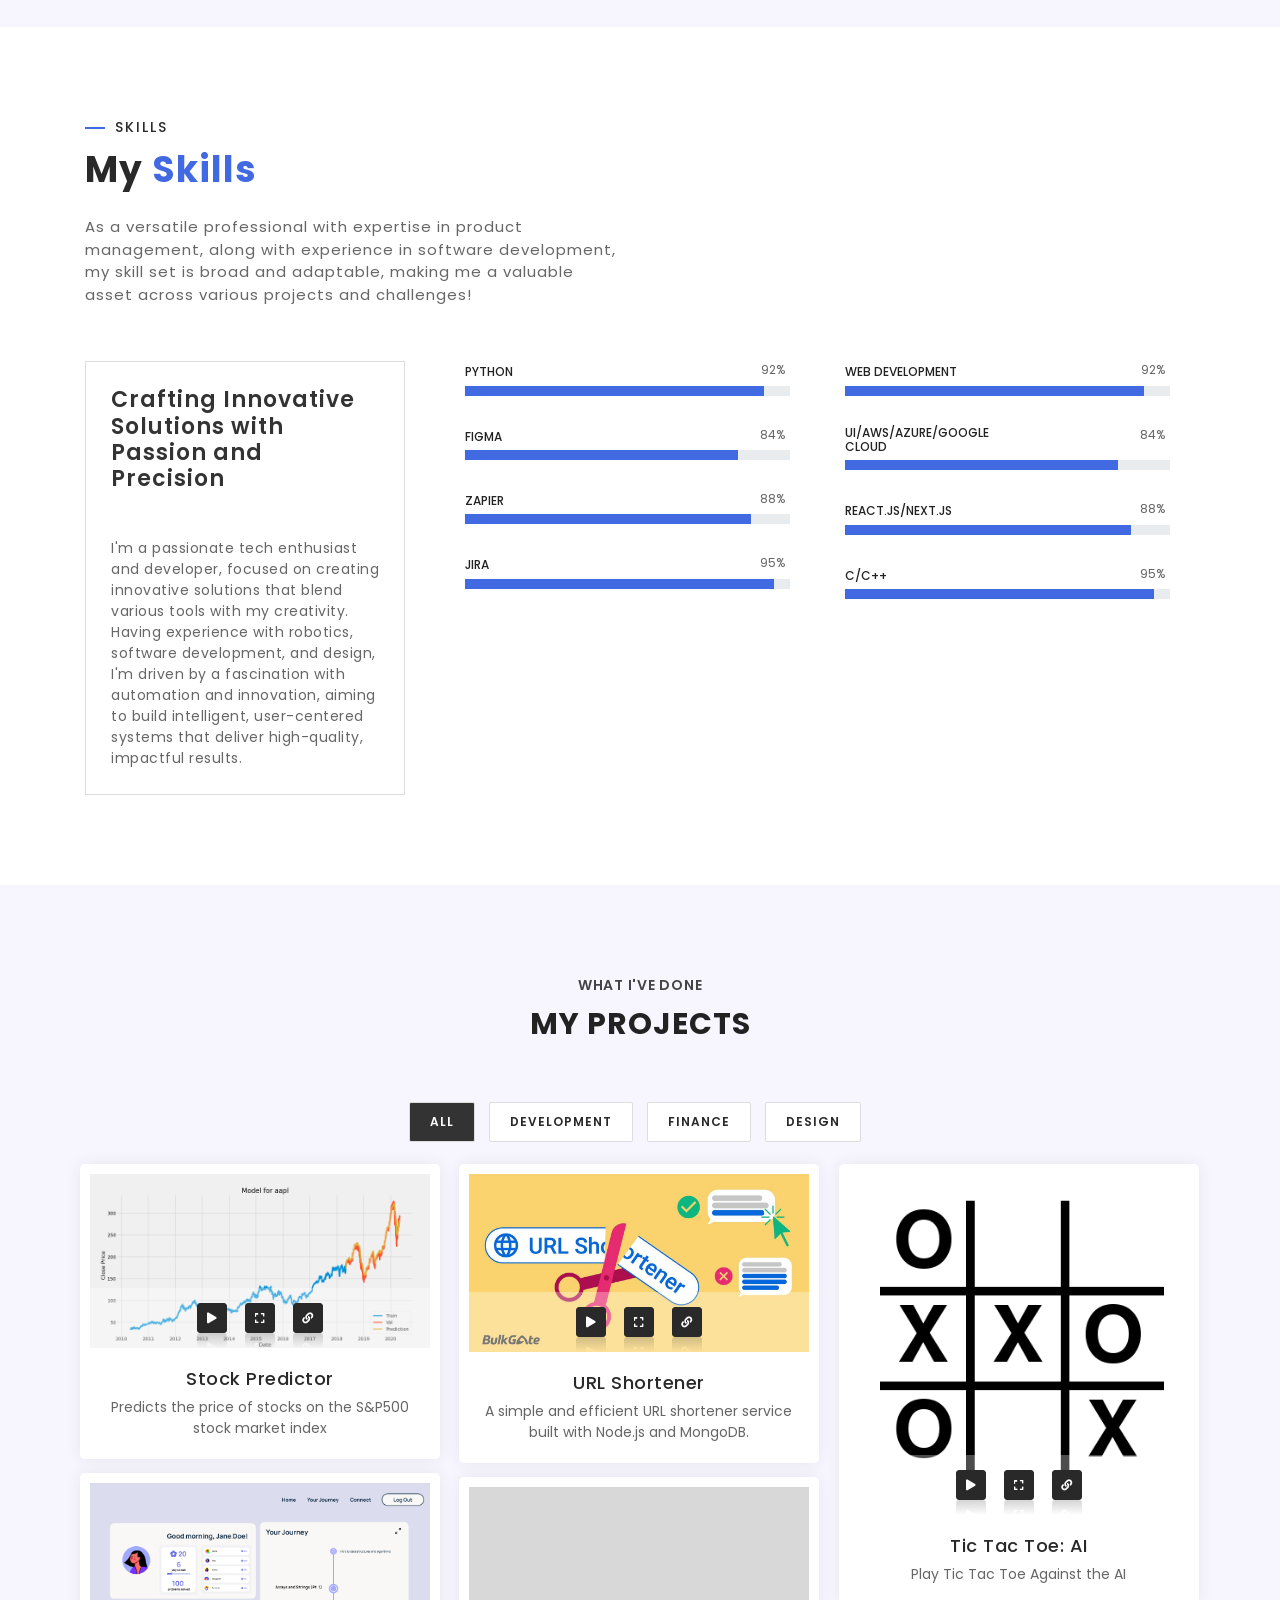
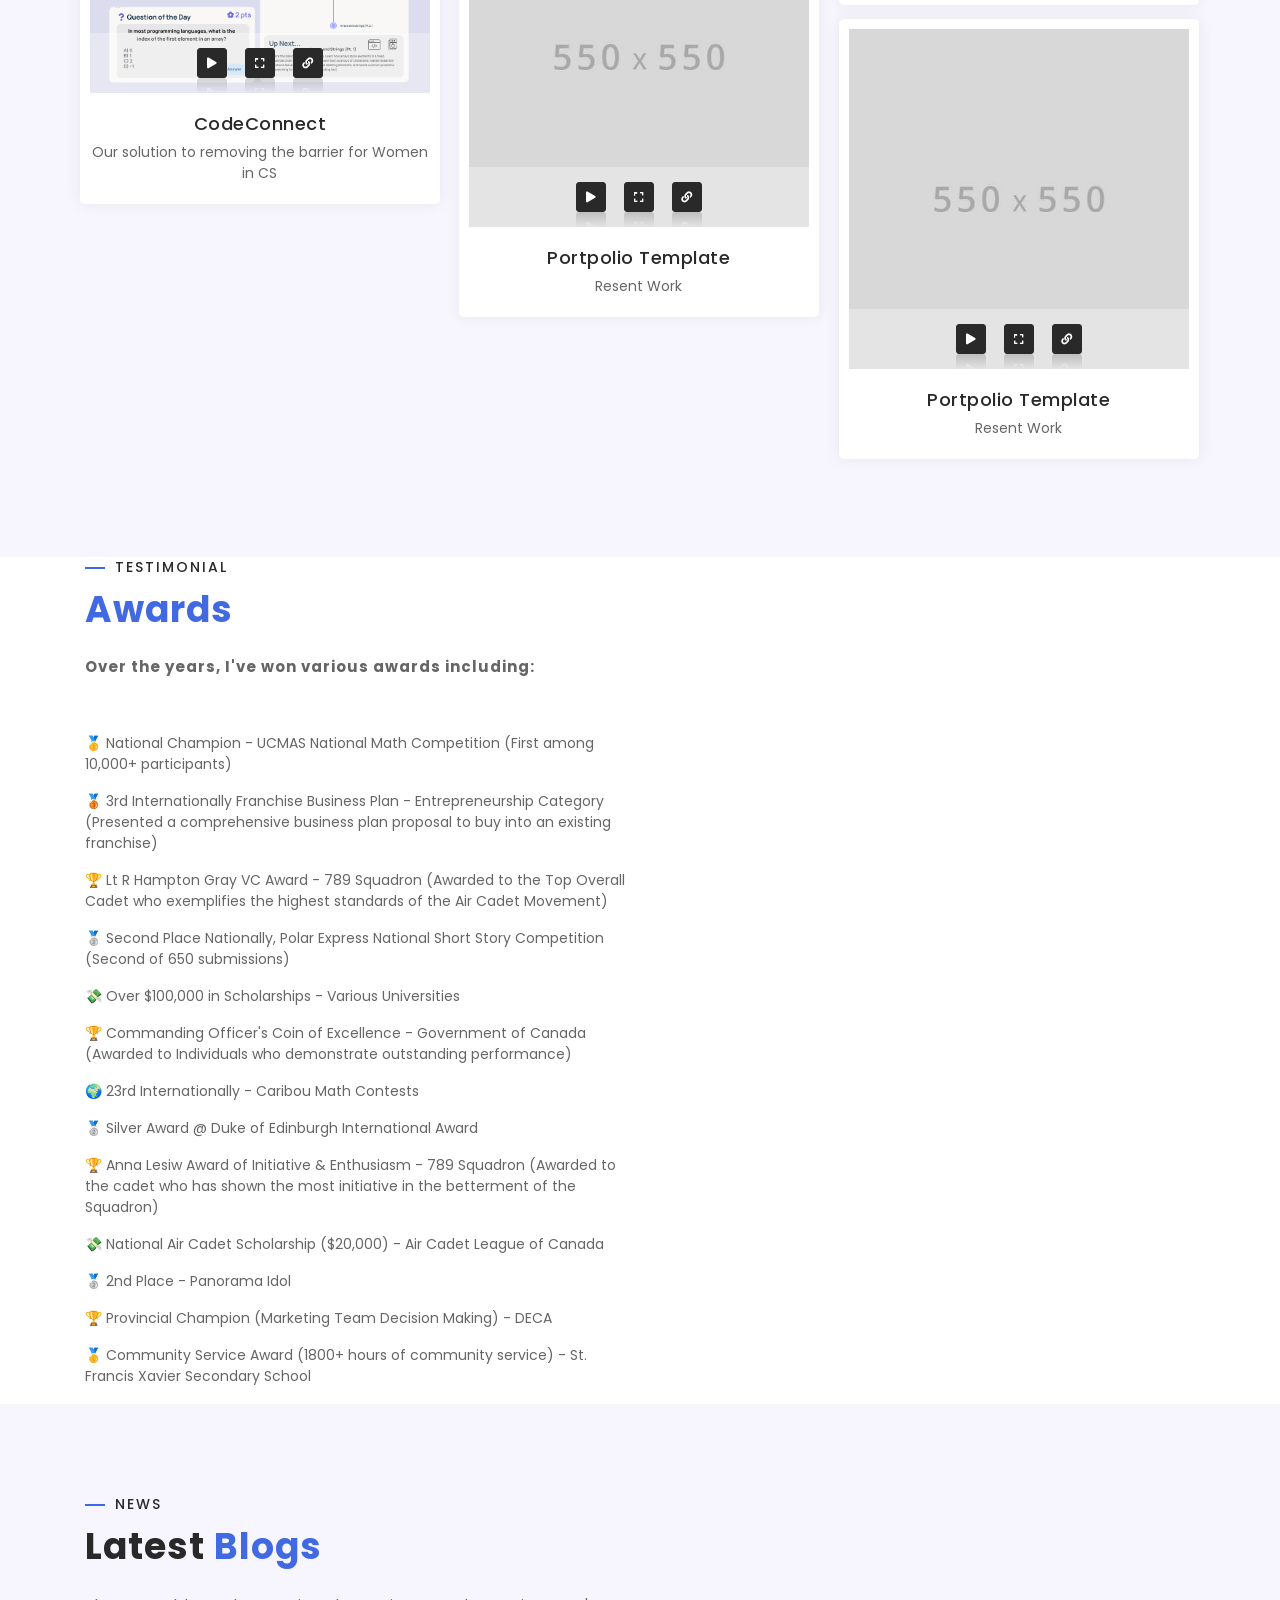
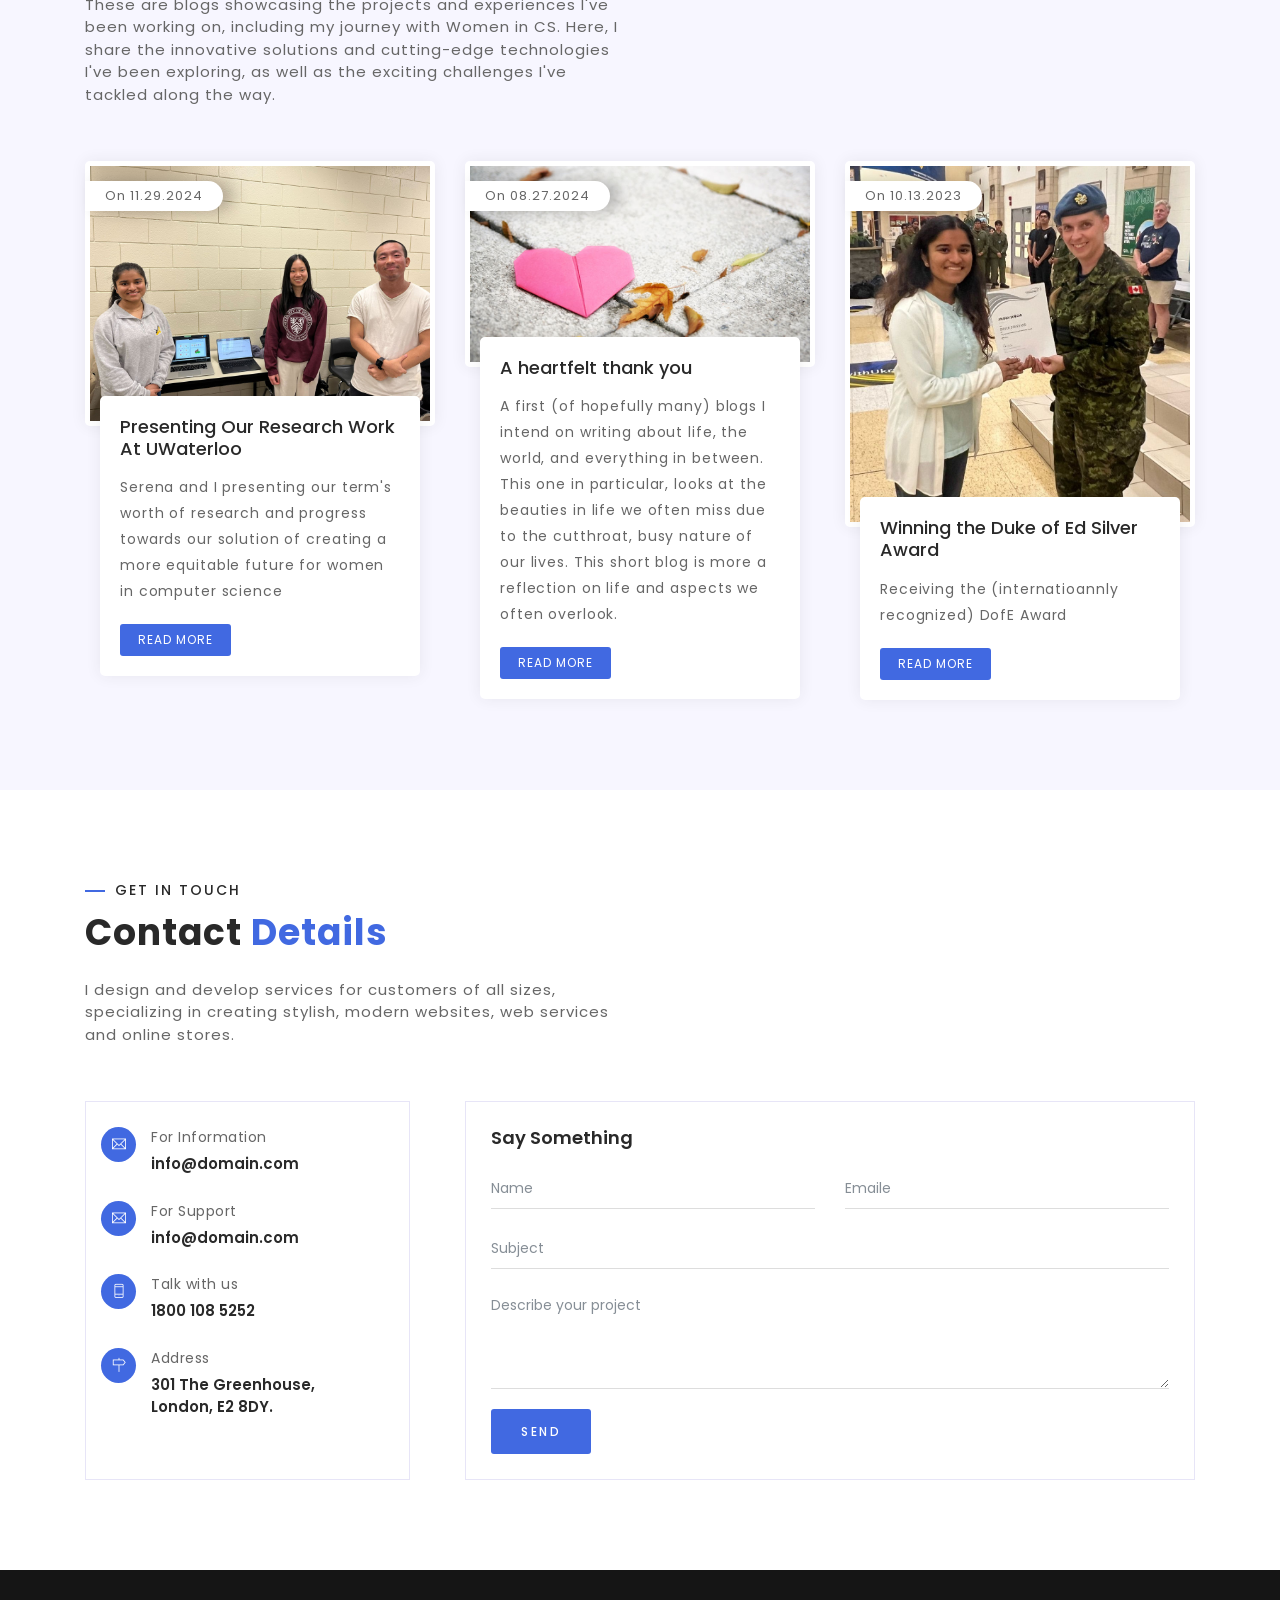
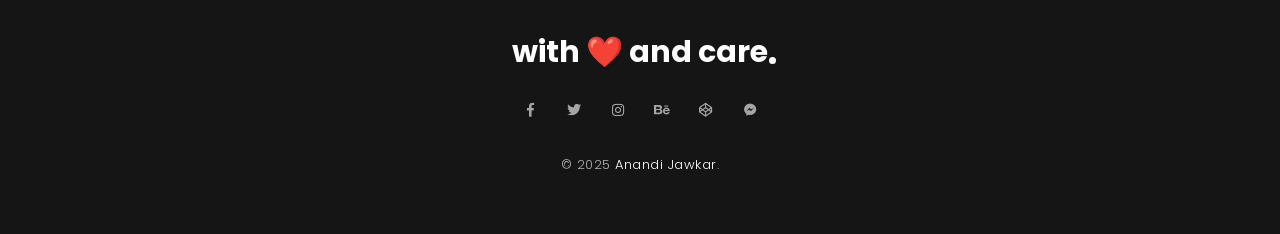
==== commit 633fe495: "Update index.html" ====
--- a/index.html
+++ b/index.html
@@ -694,38 +694,28 @@
         <div class="col-md-8 col-lg-6">
             <div class="section-title">
                 <label class="theme-after">Testimonial</label>
-                <h2> <span class="theme-color">Awards</span></h2>
-                <p><b>Over the years, I've won various awards including:</b>O</p>
-		    <p>
-			    🥇 National Champion - UCMAS National Math Competition (First among 10, 000+ participants)
-
-🥉 3rd Internationally Franchise Business Plan - Entrepreneurship Category (Presented a comprehensive business plan proposal to buy into an existing franchise)
-
-🏆 Lt R Hampton Gray VC Award - 789 Squadron (Awarded to the Top Overall Cadet who exemplifies the highest standards of the Air Cadet Movement)
-
-🥈 Second Place Nationally, Polar Express National Short Story Competition (Second of 650 submissions)
-
-💸 Over $100,000 in Scholarships - Various Universities
-
-🏆 Commanding Officer's Coin of Excellence - Government of Canada (Awarded to Individuals who demonstrate outstanding performance)
-
-🌍 23rd Internationally - Caribou Math Contests
-
-🥈 Silver Award @ Duke of Edinburgh International Award
-
-🏆 Anna Lesiw Award of Initiative & Enthusiasm - 789 Squadron (Awarded to the cadet who has shown the most initiative in the betterment of the Squadron)
-
-💸 National Air Cadet Scholarship ($20,000) - Air Cadet League of Canada
-
-🥈 2nd Place - Panorama Idol
-
-🏆 Provincial Champion (Marketing Team Decision Making) - DECA
-
-🥇 Community Service Award (1800+ hours of community service) - St. Francis Xavier Secondary School
-		    </p>
+                <h2><span class="theme-color">Awards</span></h2>
+                <p><b>Over the years, I've won various awards including:</b></p>
+            </div>
+            <div>
+                <p>🥇 National Champion - UCMAS National Math Competition (First among 10,000+ participants)</p>
+                <p>🥉 3rd Internationally Franchise Business Plan - Entrepreneurship Category (Presented a comprehensive business plan proposal to buy into an existing franchise)</p>
+                <p>🏆 Lt R Hampton Gray VC Award - 789 Squadron (Awarded to the Top Overall Cadet who exemplifies the highest standards of the Air Cadet Movement)</p>
+                <p>🥈 Second Place Nationally, Polar Express National Short Story Competition (Second of 650 submissions)</p>
+                <p>💸 Over $100,000 in Scholarships - Various Universities</p>
+                <p>🏆 Commanding Officer's Coin of Excellence - Government of Canada (Awarded to Individuals who demonstrate outstanding performance)</p>
+                <p>🌍 23rd Internationally - Caribou Math Contests</p>
+                <p>🥈 Silver Award @ Duke of Edinburgh International Award</p>
+                <p>🏆 Anna Lesiw Award of Initiative & Enthusiasm - 789 Squadron (Awarded to the cadet who has shown the most initiative in the betterment of the Squadron)</p>
+                <p>💸 National Air Cadet Scholarship ($20,000) - Air Cadet League of Canada</p>
+                <p>🥈 2nd Place - Panorama Idol</p>
+                <p>🏆 Provincial Champion (Marketing Team Decision Making) - DECA</p>
+                <p>🥇 Community Service Award (1800+ hours of community service) - St. Francis Xavier Secondary School</p>
             </div>
         </div>
     </div>
+</div>
+
 
 
     <div class="row justify-content-center">
--- a/static/css/styles.css
+++ b/static/css/styles.css
@@ -1806,32 +1806,103 @@
 /*-----------------------------------------
 *  Testimonial
 -----------------------------------------*/
-/* Full screen background */
-.testimonial-section {
-    height: 100vh;  /* Full viewport height */
-    padding: 40px 0;  /* Adjust padding if necessary */
-    background-color: #f9f9f9; /* Light background color */
-    display: flex;
-    align-items: center;
-    justify-content: center;
-    text-align: left;
-}
-
-.section-title {
-    margin-bottom: 30px;
-}
-
-.awards-list p {
-    font-size: 18px; /* Adjust font size for readability */
-    margin: 10px 0;  /* Add spacing between lines */
-}
-
-.awards-list {
-    padding: 20px;
-    background-color: #fff;  /* White background to make awards stand out */
-    border-radius: 10px;  /* Optional: Add border radius for rounded corners */
-    box-shadow: 0 4px 8px rgba(0, 0, 0, 0.1); /* Optional: Add shadow for depth */
-    text-align: left; 
+.testimonial-col-01 {
+  border-radius: 5px;
+  padding: 15px;
+  border: 1px solid #eee;
+  box-shadow: 0px 0px 15px rgba(51, 51, 51, 0.08);
+  margin: 5px;
+  background: #fff;
+}
+
+.testimonial-col-01 .user {
+  width: 100%;
+  display: inline-block;
+  vertical-align: top;
+  margin-bottom: 10px;
+}
+.testimonial-col-01 .user .img {
+  width: 50px;
+  height: 50px;
+  border: 1px solid #fff;
+  overflow: hidden;
+  float: left;
+  box-shadow: 0px 0px 15px rgba(51, 51, 51, 0.08);
+  border-radius: 5px;
+}
+.testimonial-col-01 .name {
+  width: calc(100% - 65px);
+  float: right;
+  margin-top: 5px;
+}
+.testimonial-col-01 .name span {
+  font-size: 15px;
+  color: #292929;
+  font-weight: 500;
+  display: block;
+}
+.testimonial-col-01 .name label {
+  font-size: 12px;
+  margin: 0;
+}
+.testimonial-col-01 p {
+  margin: 0;
+  font-size: 14px;
+  line-height: 26px;
+}
+
+.testimonial-col-02 {
+  box-shadow: 0 2px 25px 0 rgba(0, 0, 0, 0.06);
+  border-radius: 5px;
+  padding: 20px;
+  margin: 50px 20px 20px;
+  background: #fff;
+  -webkit-transition: all 0.3s ease 0s;
+  -moz-transition: all 0.3s ease 0s;
+  -o-transition: all 0.3s ease 0s;
+  transition: all 0.3s ease 0s;
+}
+
+.testimonial-col-02 .user {
+    width: 100%;
+    display: inline-block;
+    vertical-align: top;
+    margin-bottom: 25px;
+    margin-top: -55px;
+    background: #fff;
+    padding: 10px;
+    box-shadow: 0 2px 25px 0 rgba(0, 0, 0, 0.06);
+    border-radius: 10px;
+}
+
+.testimonial-col-02 .user .img {
+  width: 70px;
+  height: 70px;
+  border: 5px solid #fff;
+  overflow: hidden;
+  border-radius: 50%;
+  float: left;
+  box-shadow: 0 2px 48px 0 rgba(0, 0, 0, 0.06);
+}
+.testimonial-col-02 .name {
+  width: calc(100% - 90px);
+  float: right;
+  margin-top: 10px;
+}
+.testimonial-col-02 .name span {
+  font-size: 16px;
+  color: #3B566E;
+  font-weight: 500;
+  letter-spacing: 0.5px;
+}
+.testimonial-col-02 .name label {
+  font-size: 14px;
+}
+.testimonial-col-02 p {
+    margin: 0 10px 10px;
+    font-size: 14px;
+    line-height: 26px;
+    letter-spacing: 0.88px;
 }
 /*-----------------------------------------
 *  Blog
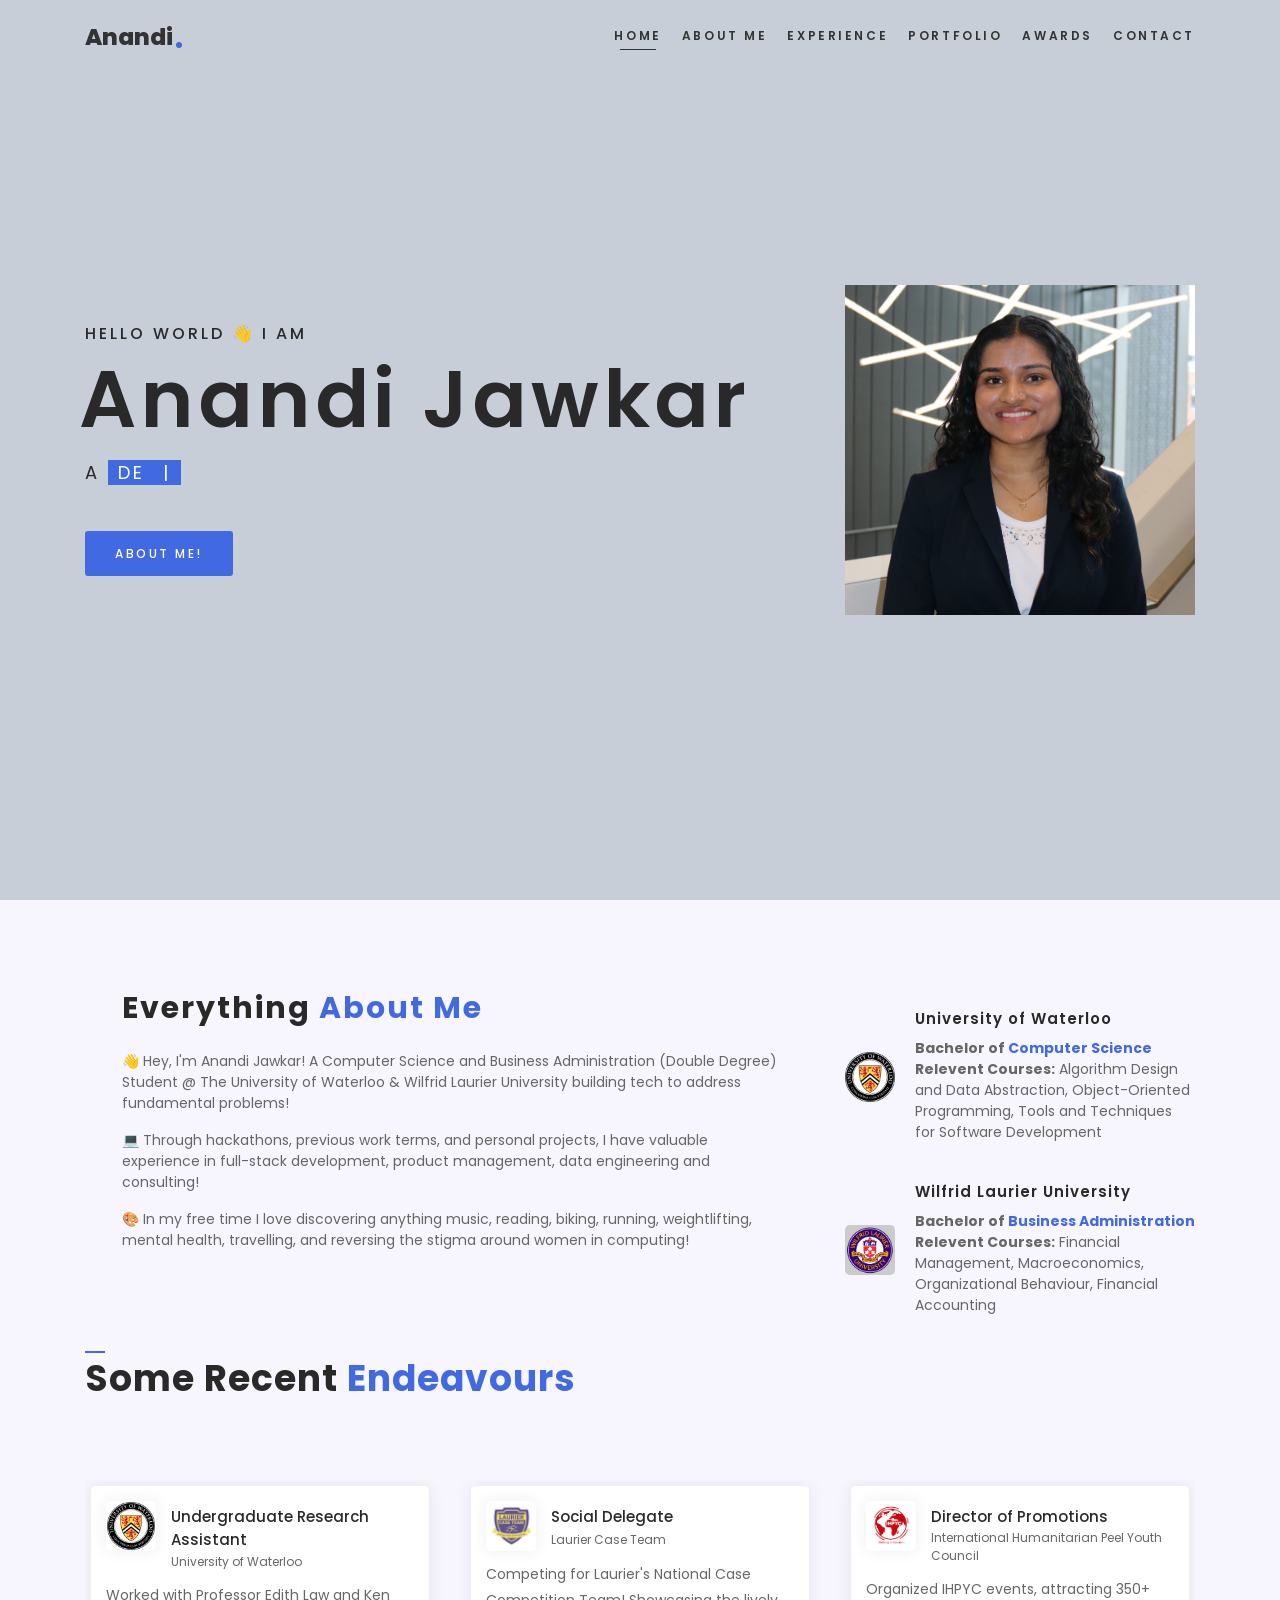
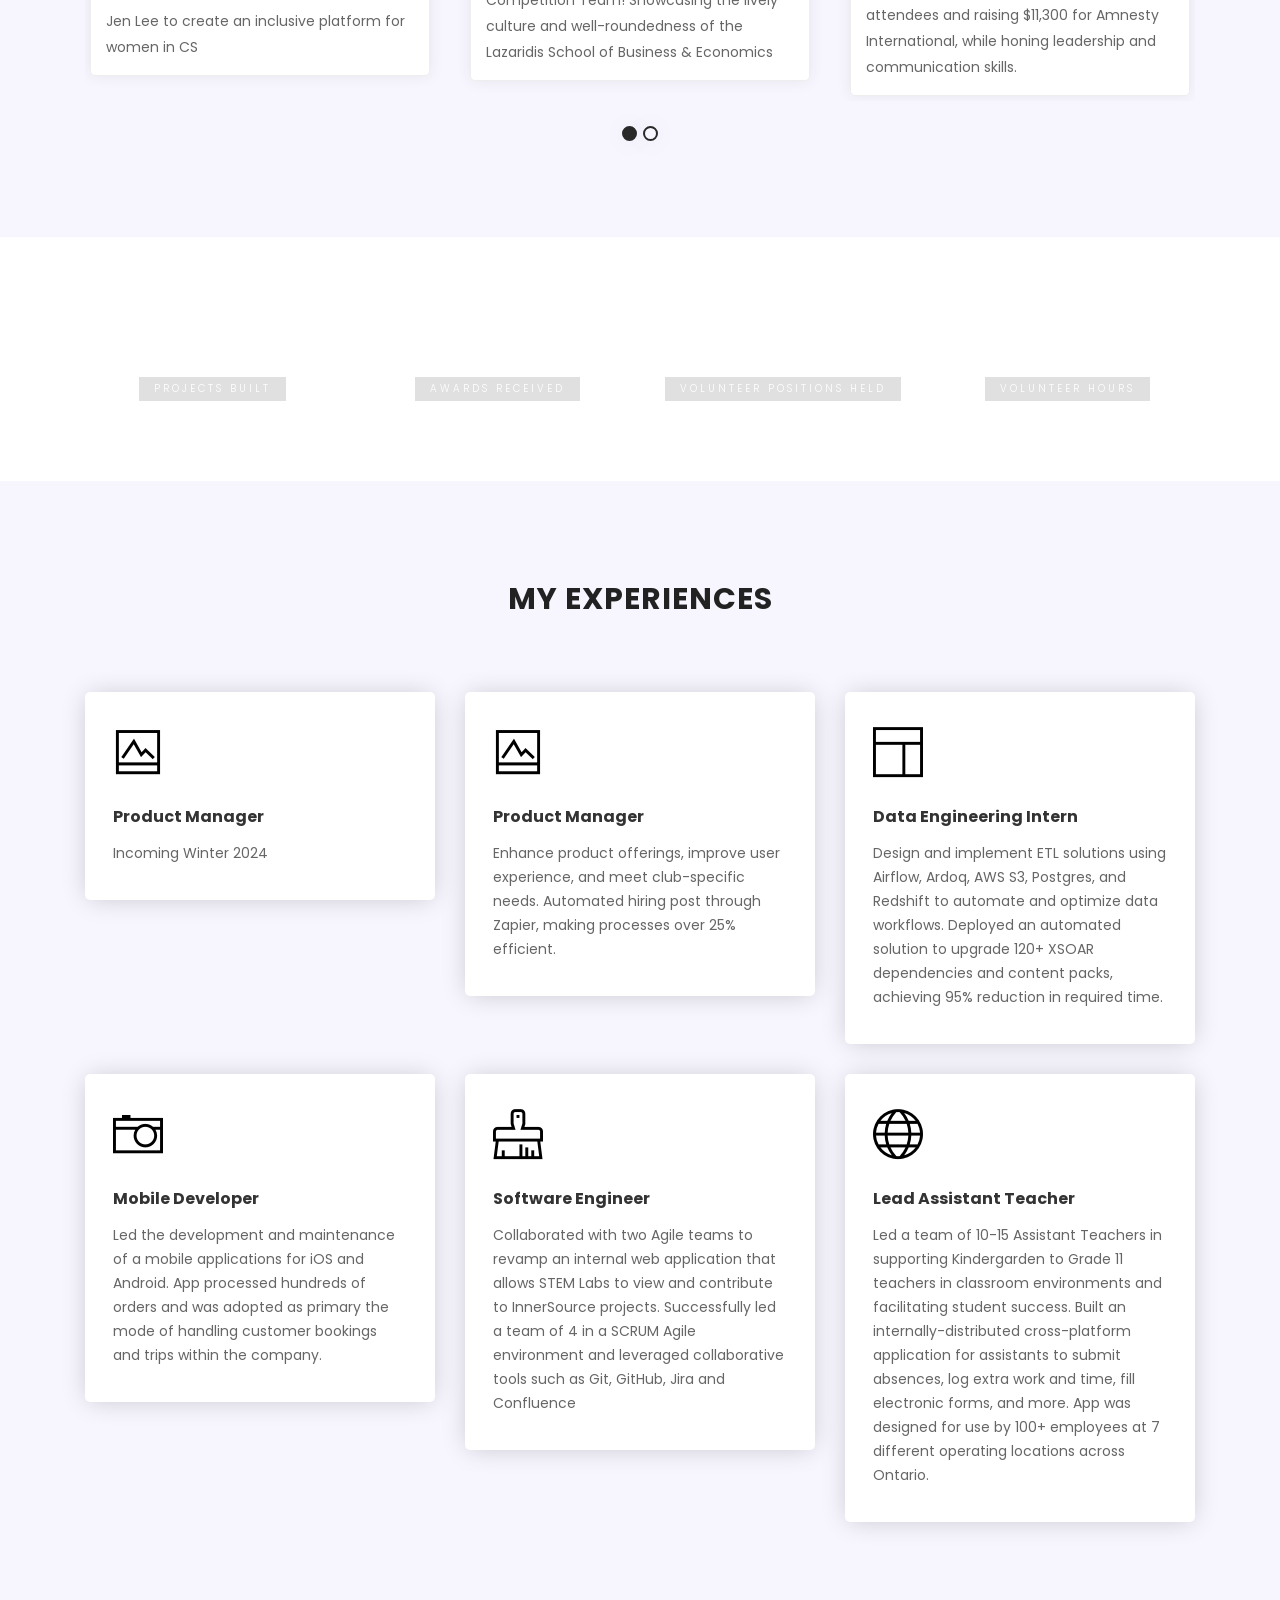
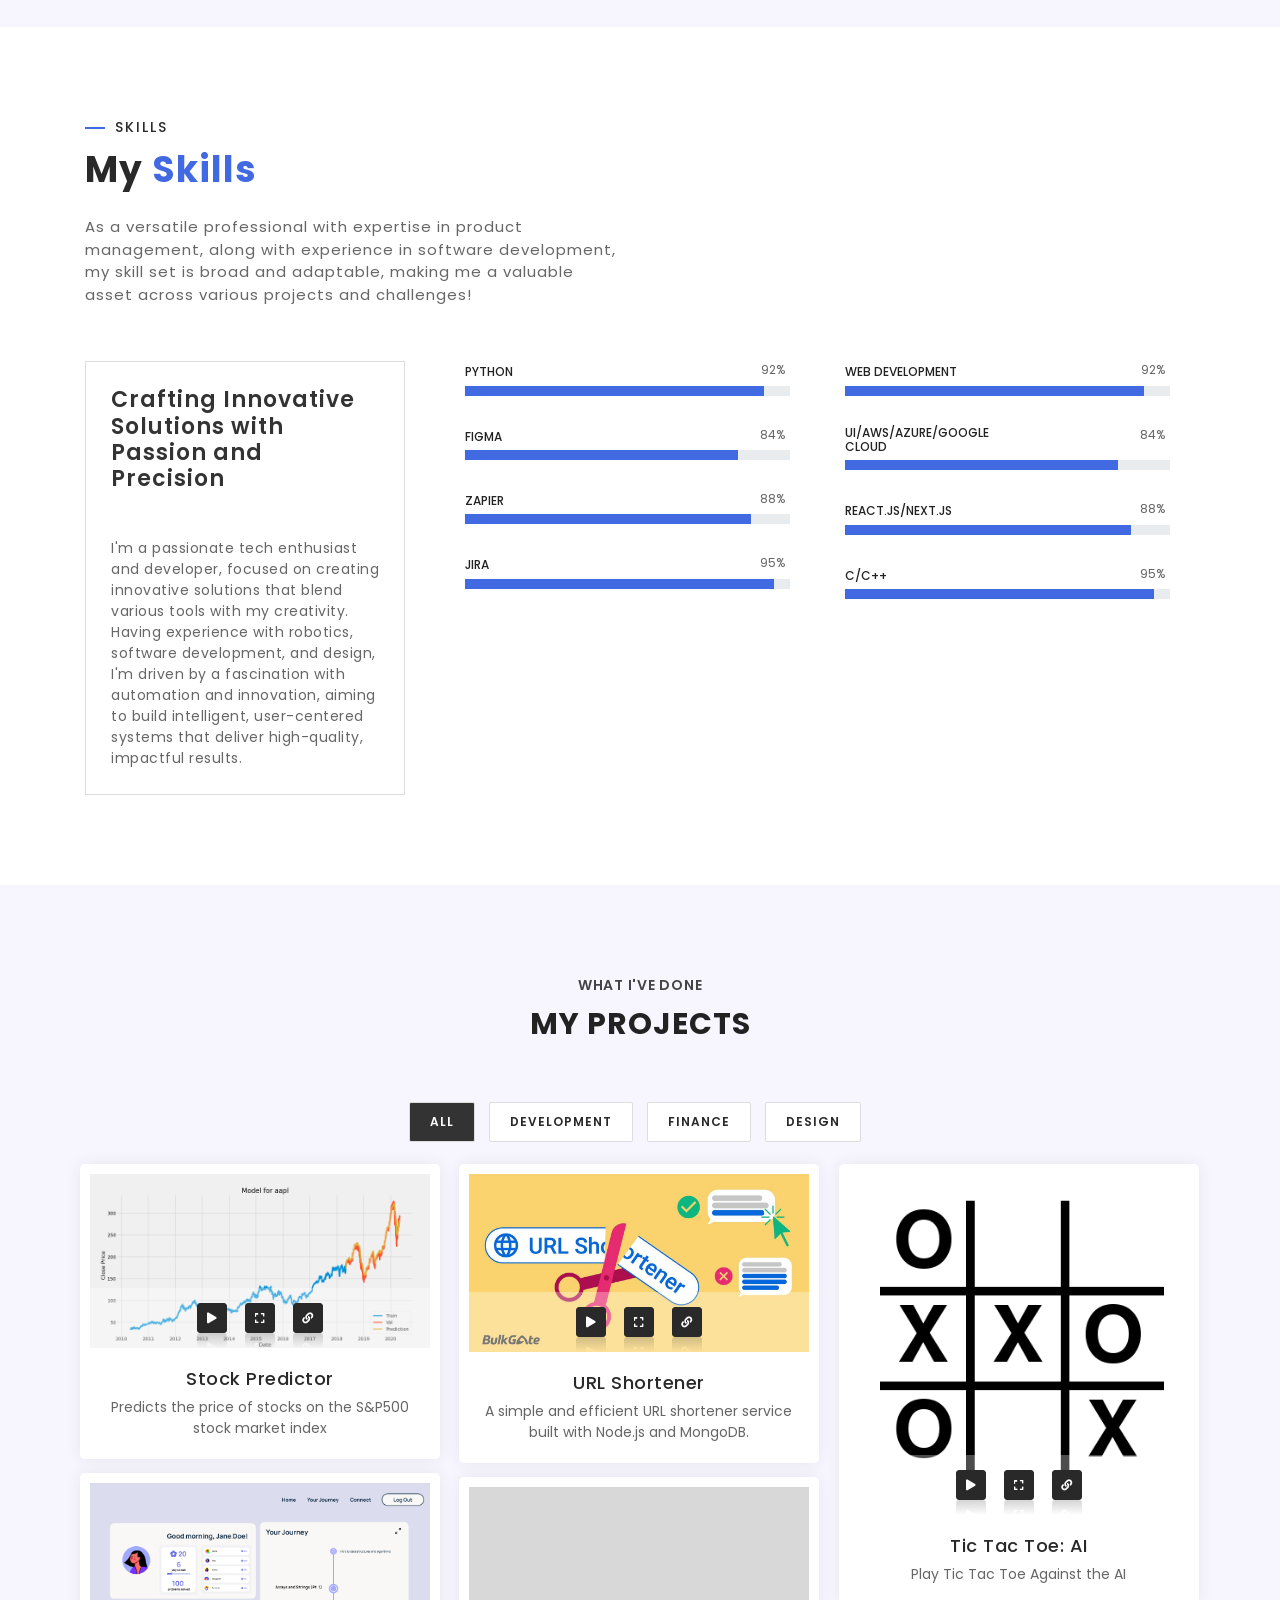
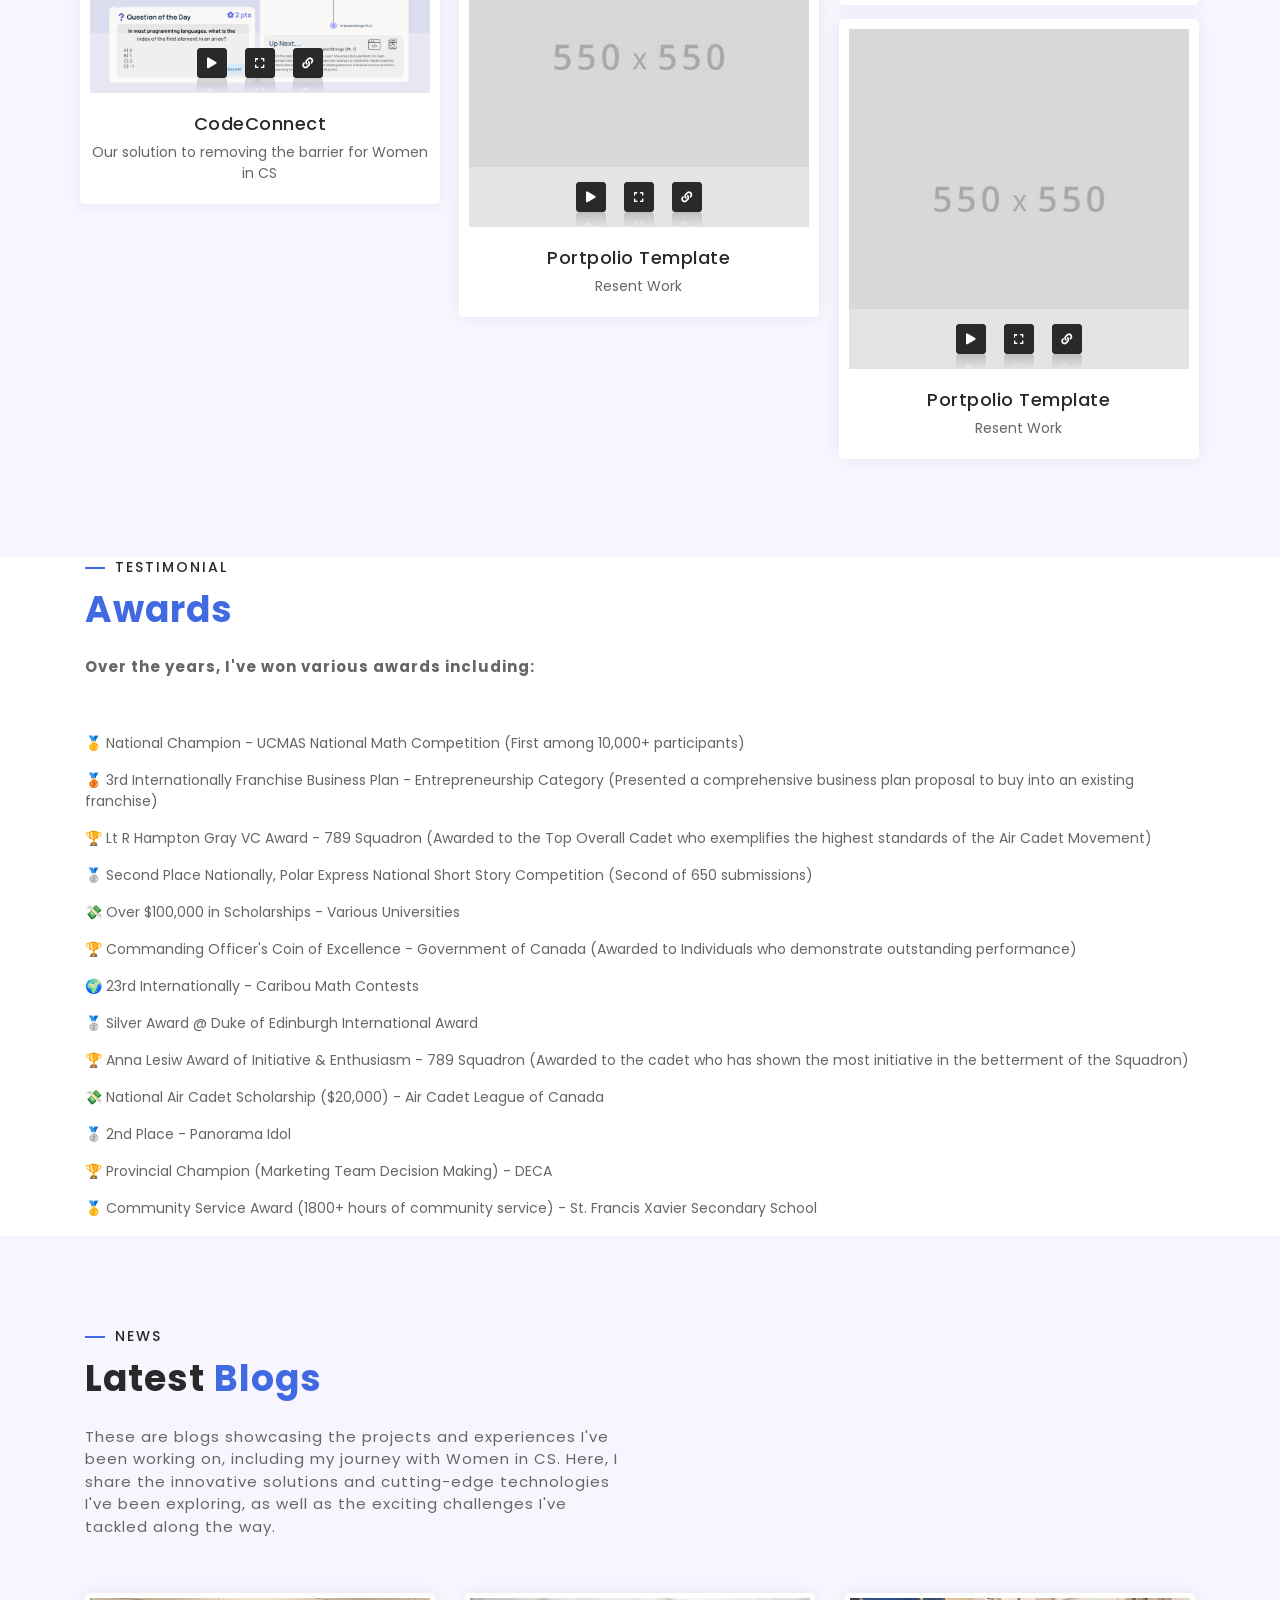
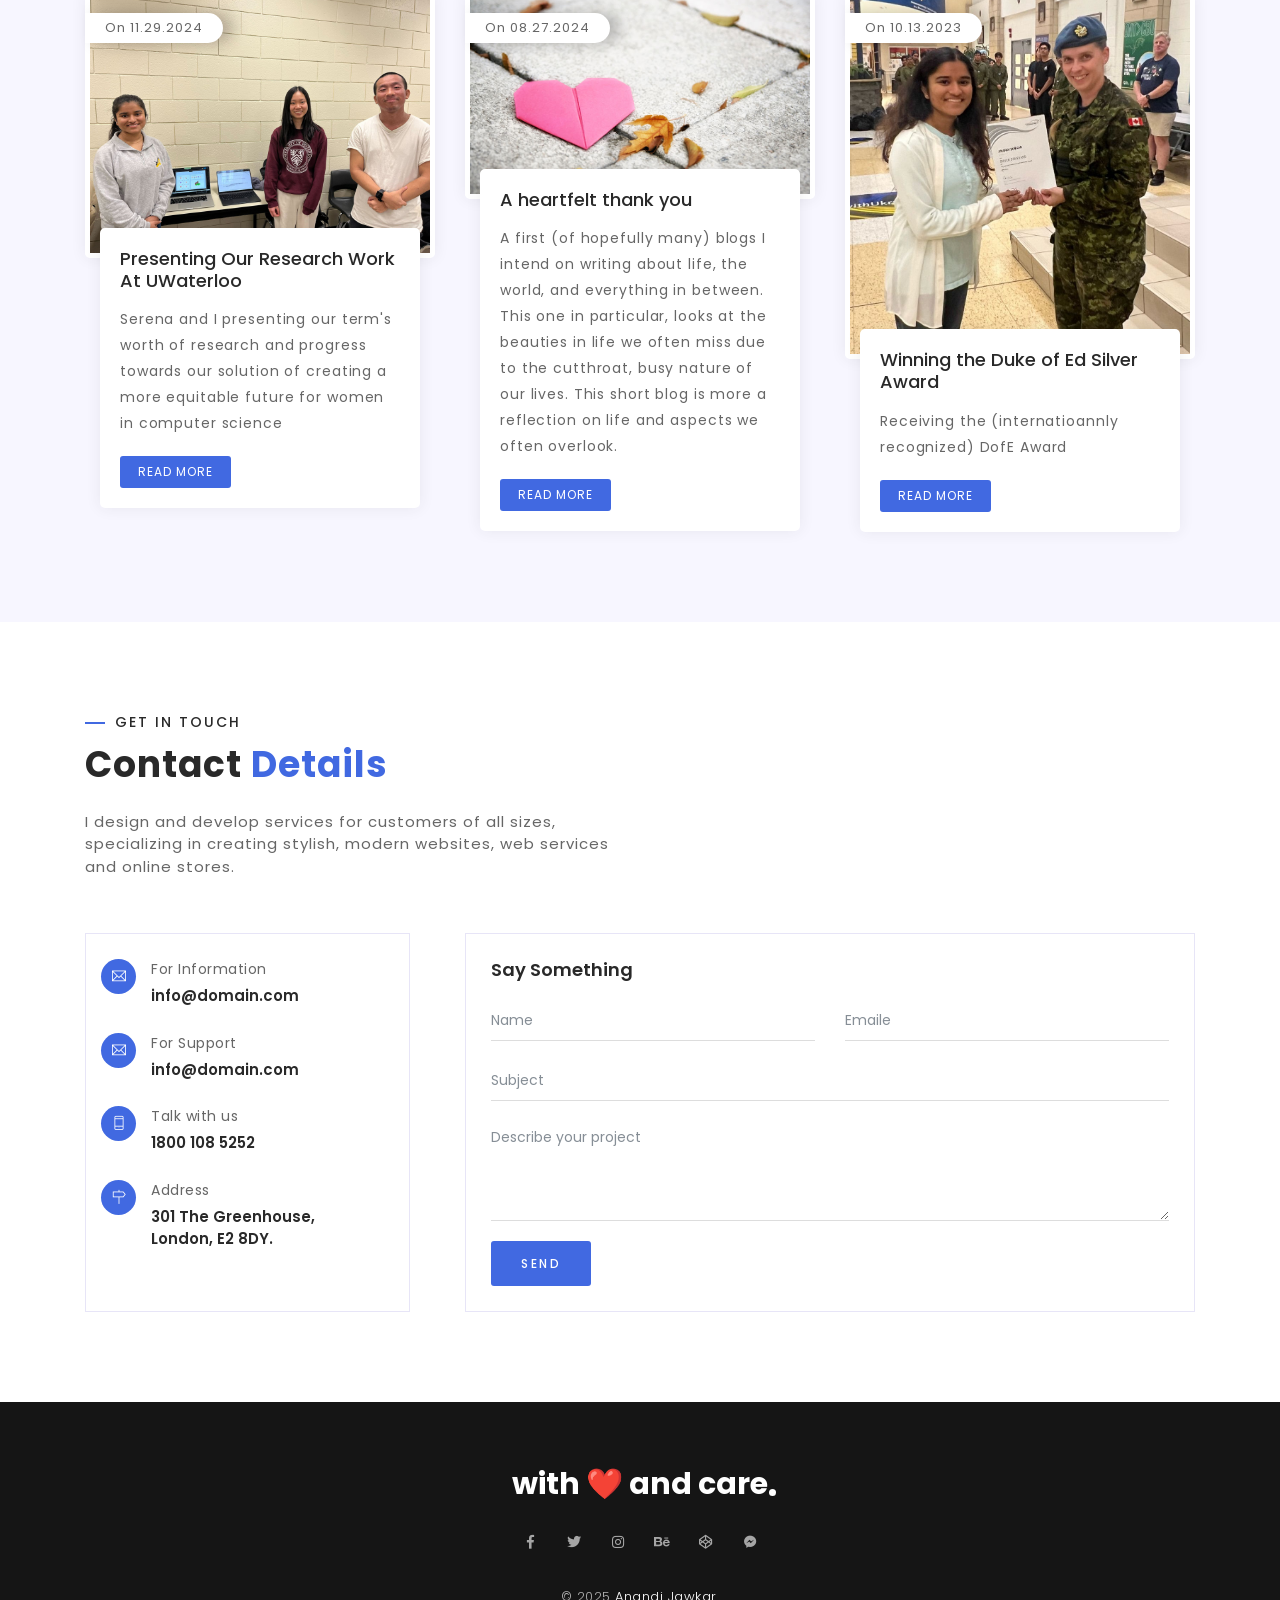
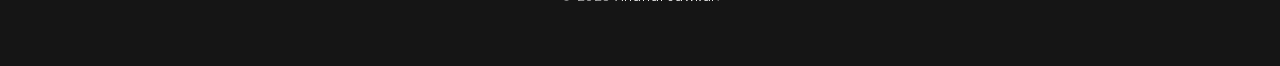
==== commit 54422f56: "Update index.html" ====
--- a/index.html
+++ b/index.html
@@ -691,7 +691,7 @@
  <!-- Testimonial Section (Slider) -->
 <div class="container">
     <div class="row">
-        <div class="col-md-8 col-lg-6">
+        <div class="col-md-12 col-lg-12">
             <div class="section-title">
                 <label class="theme-after">Testimonial</label>
                 <h2><span class="theme-color">Awards</span></h2>
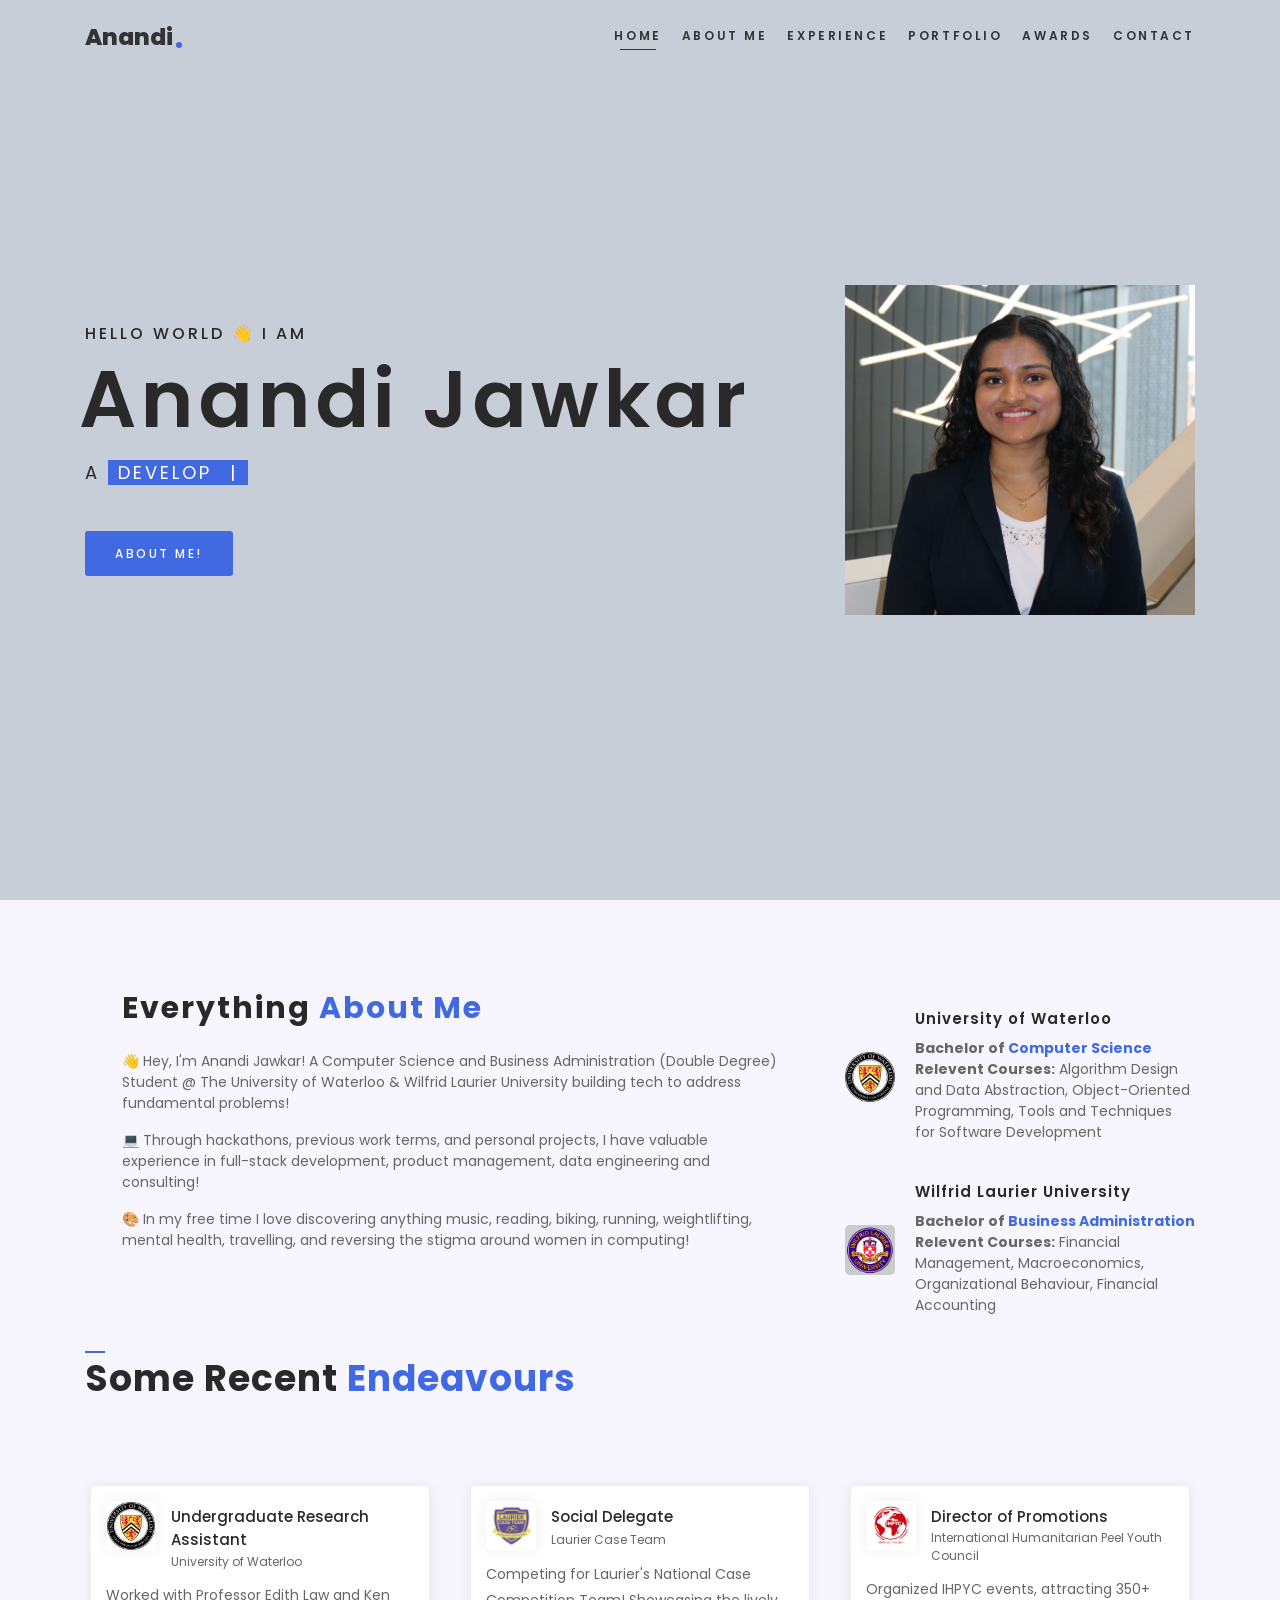
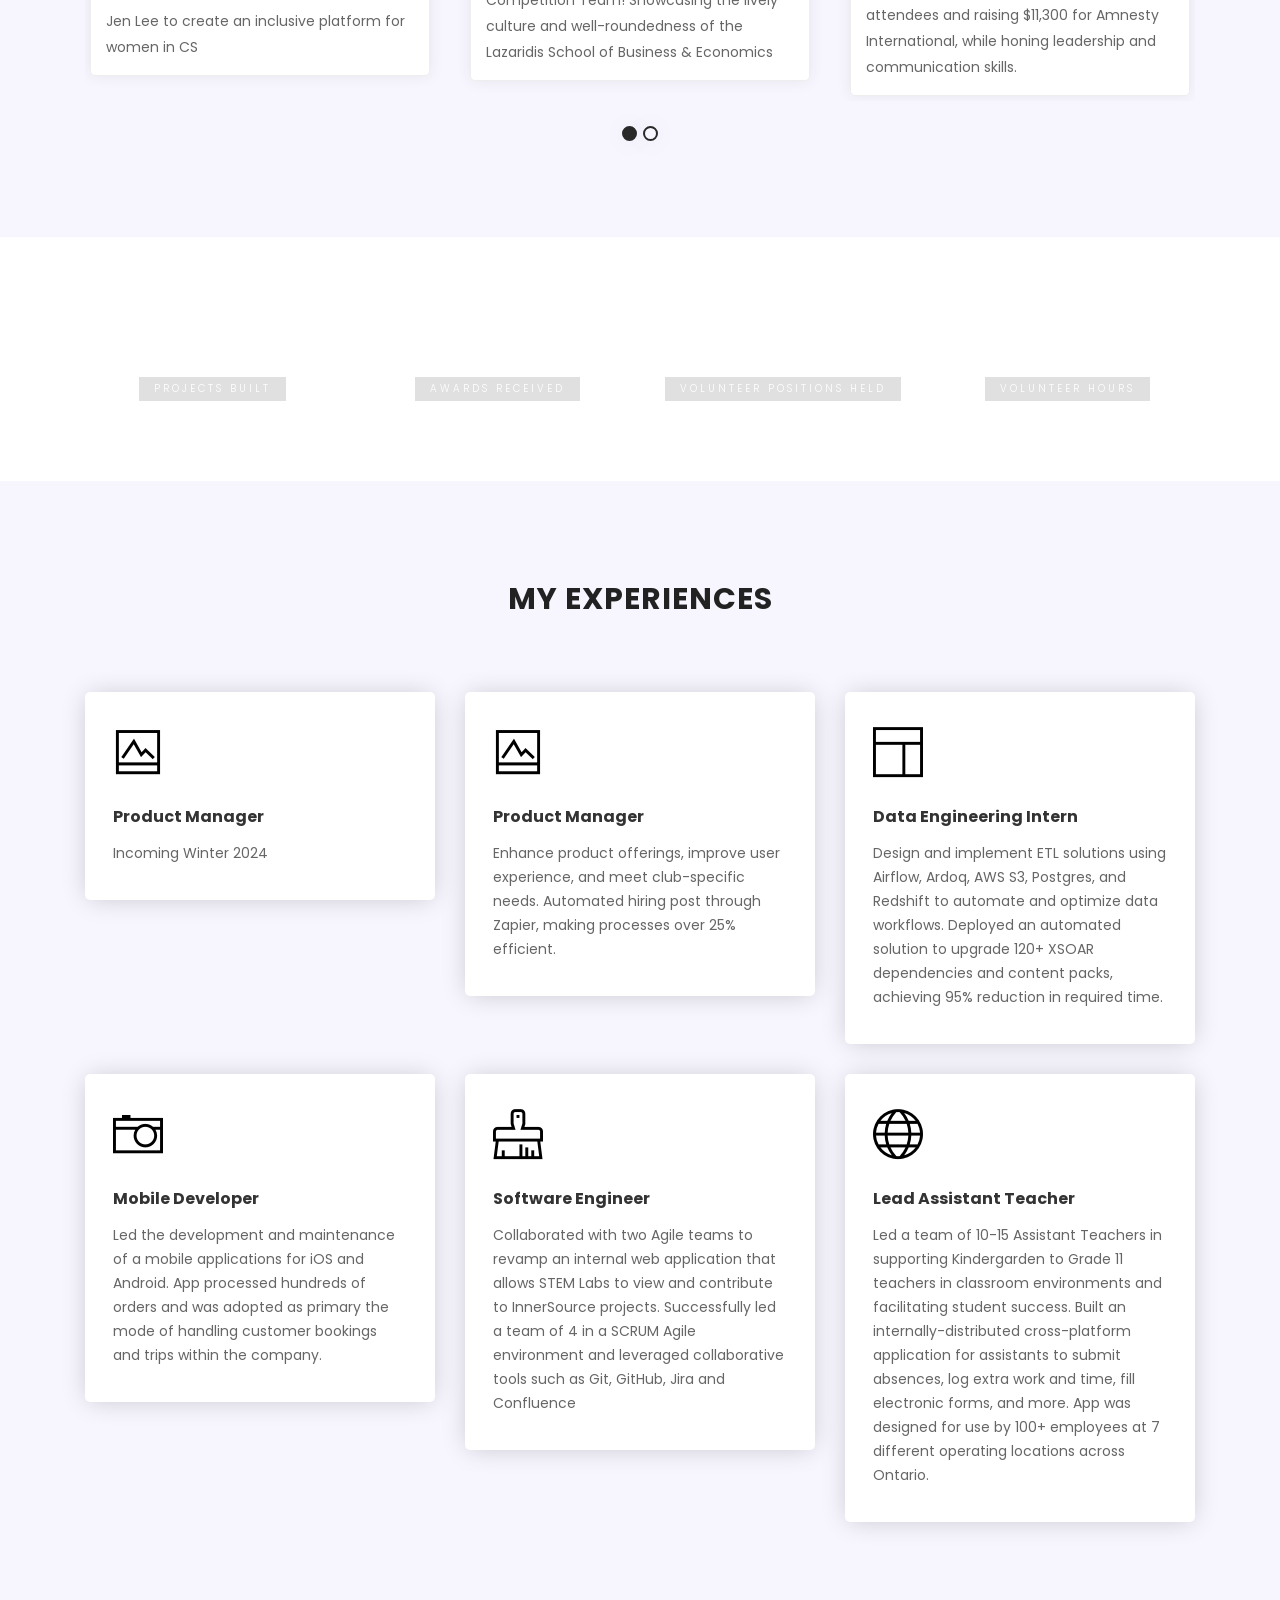
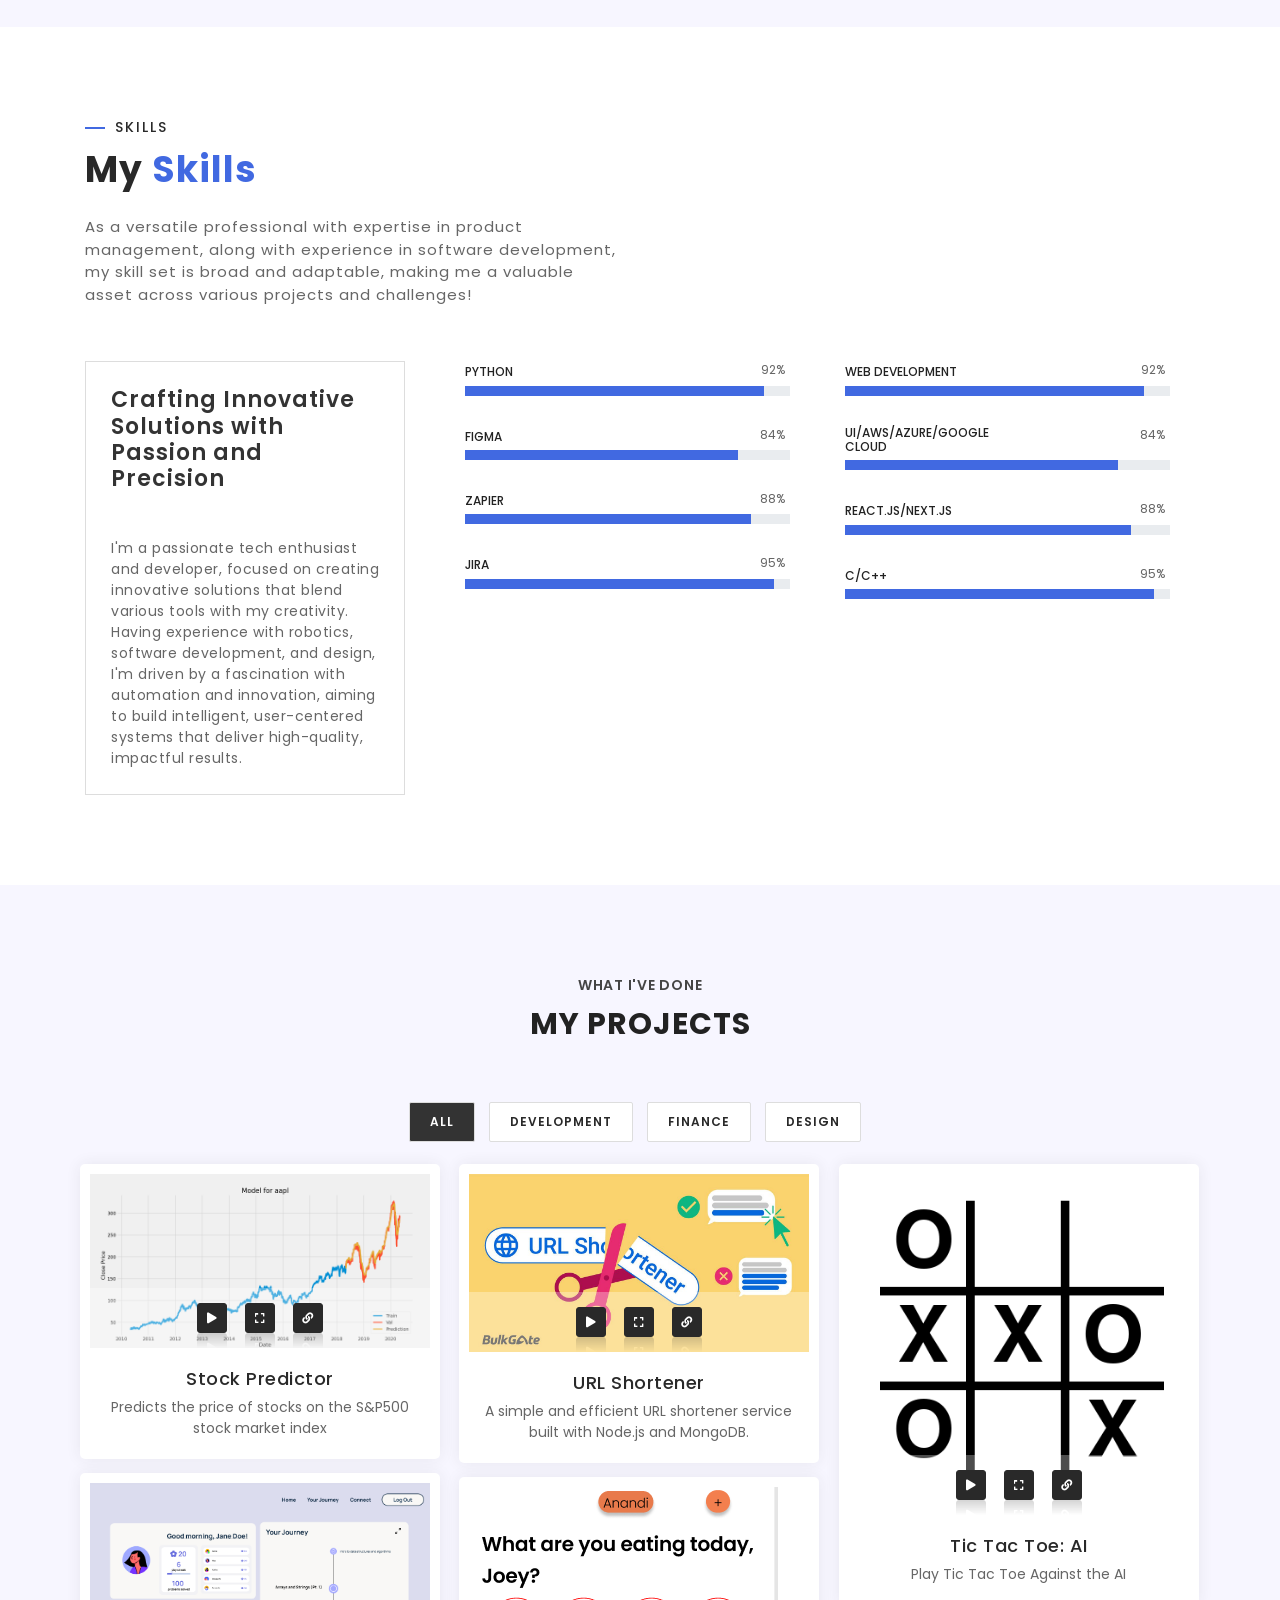
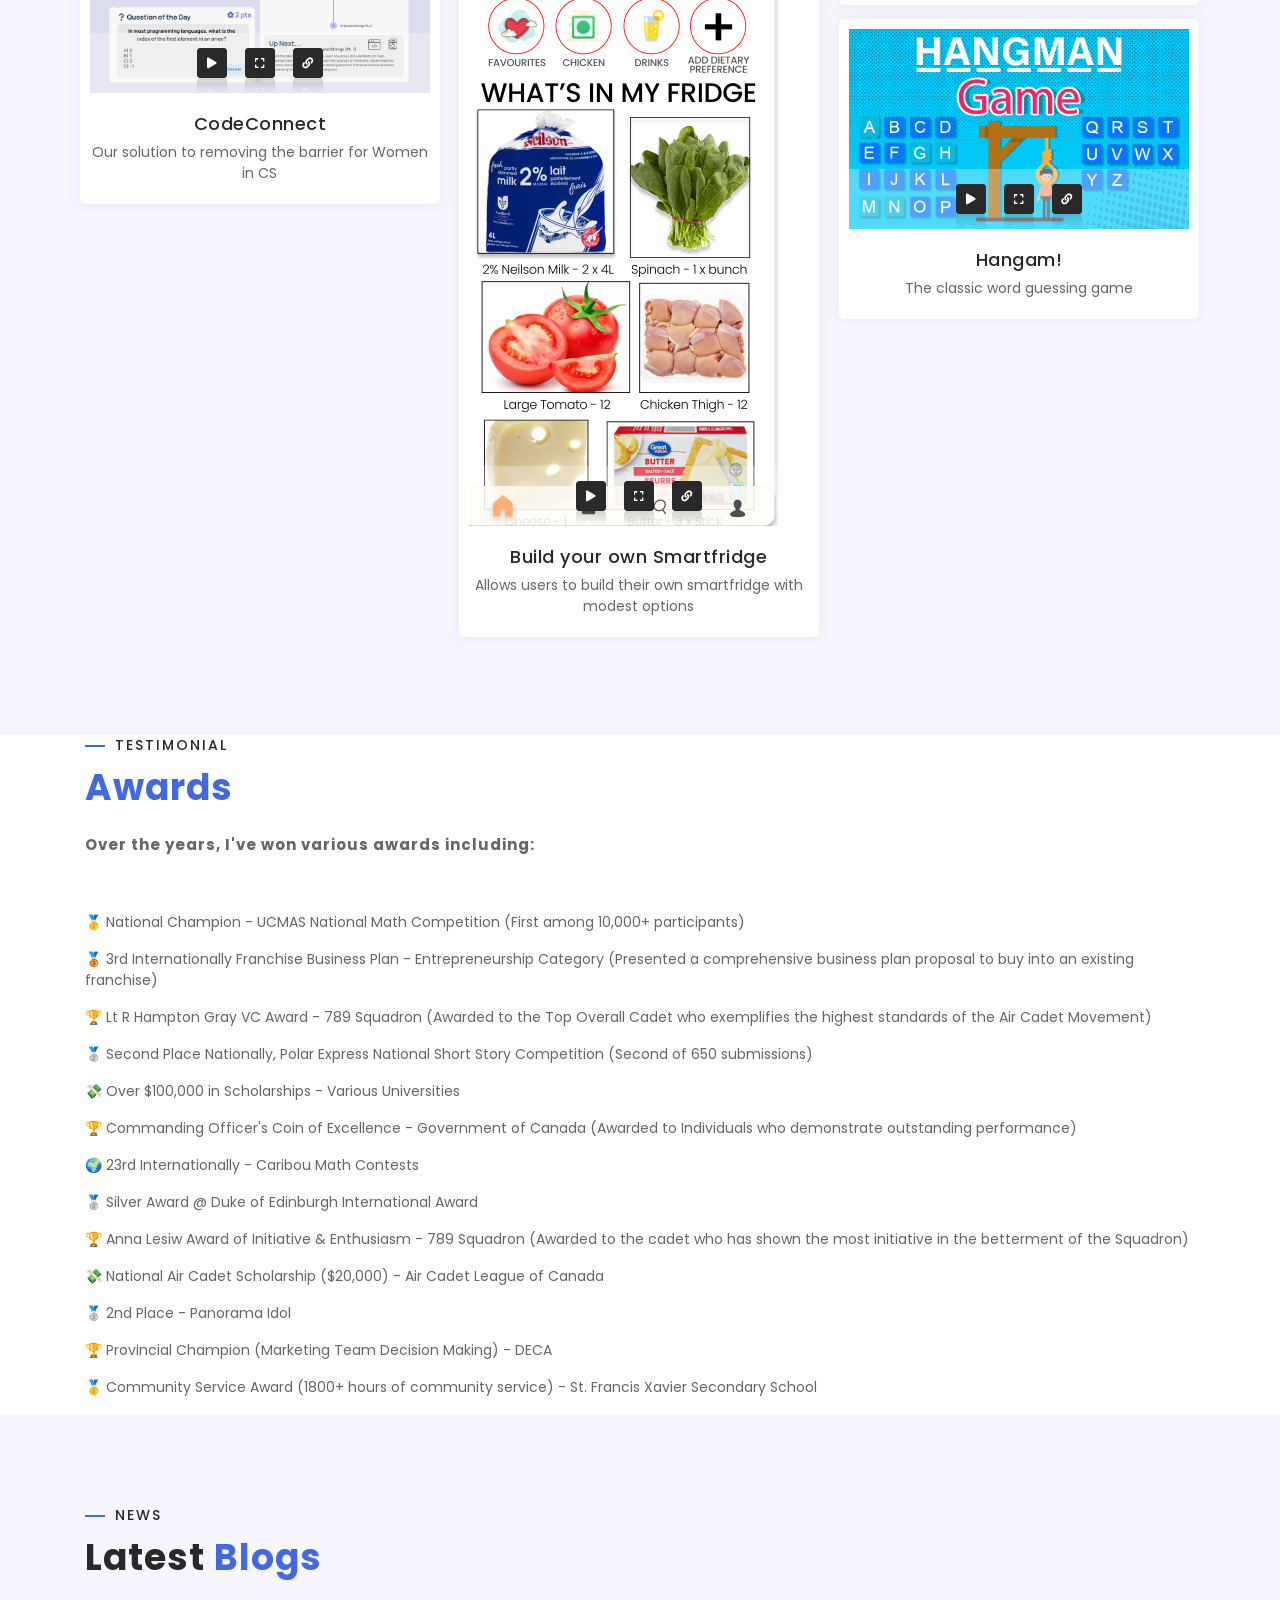
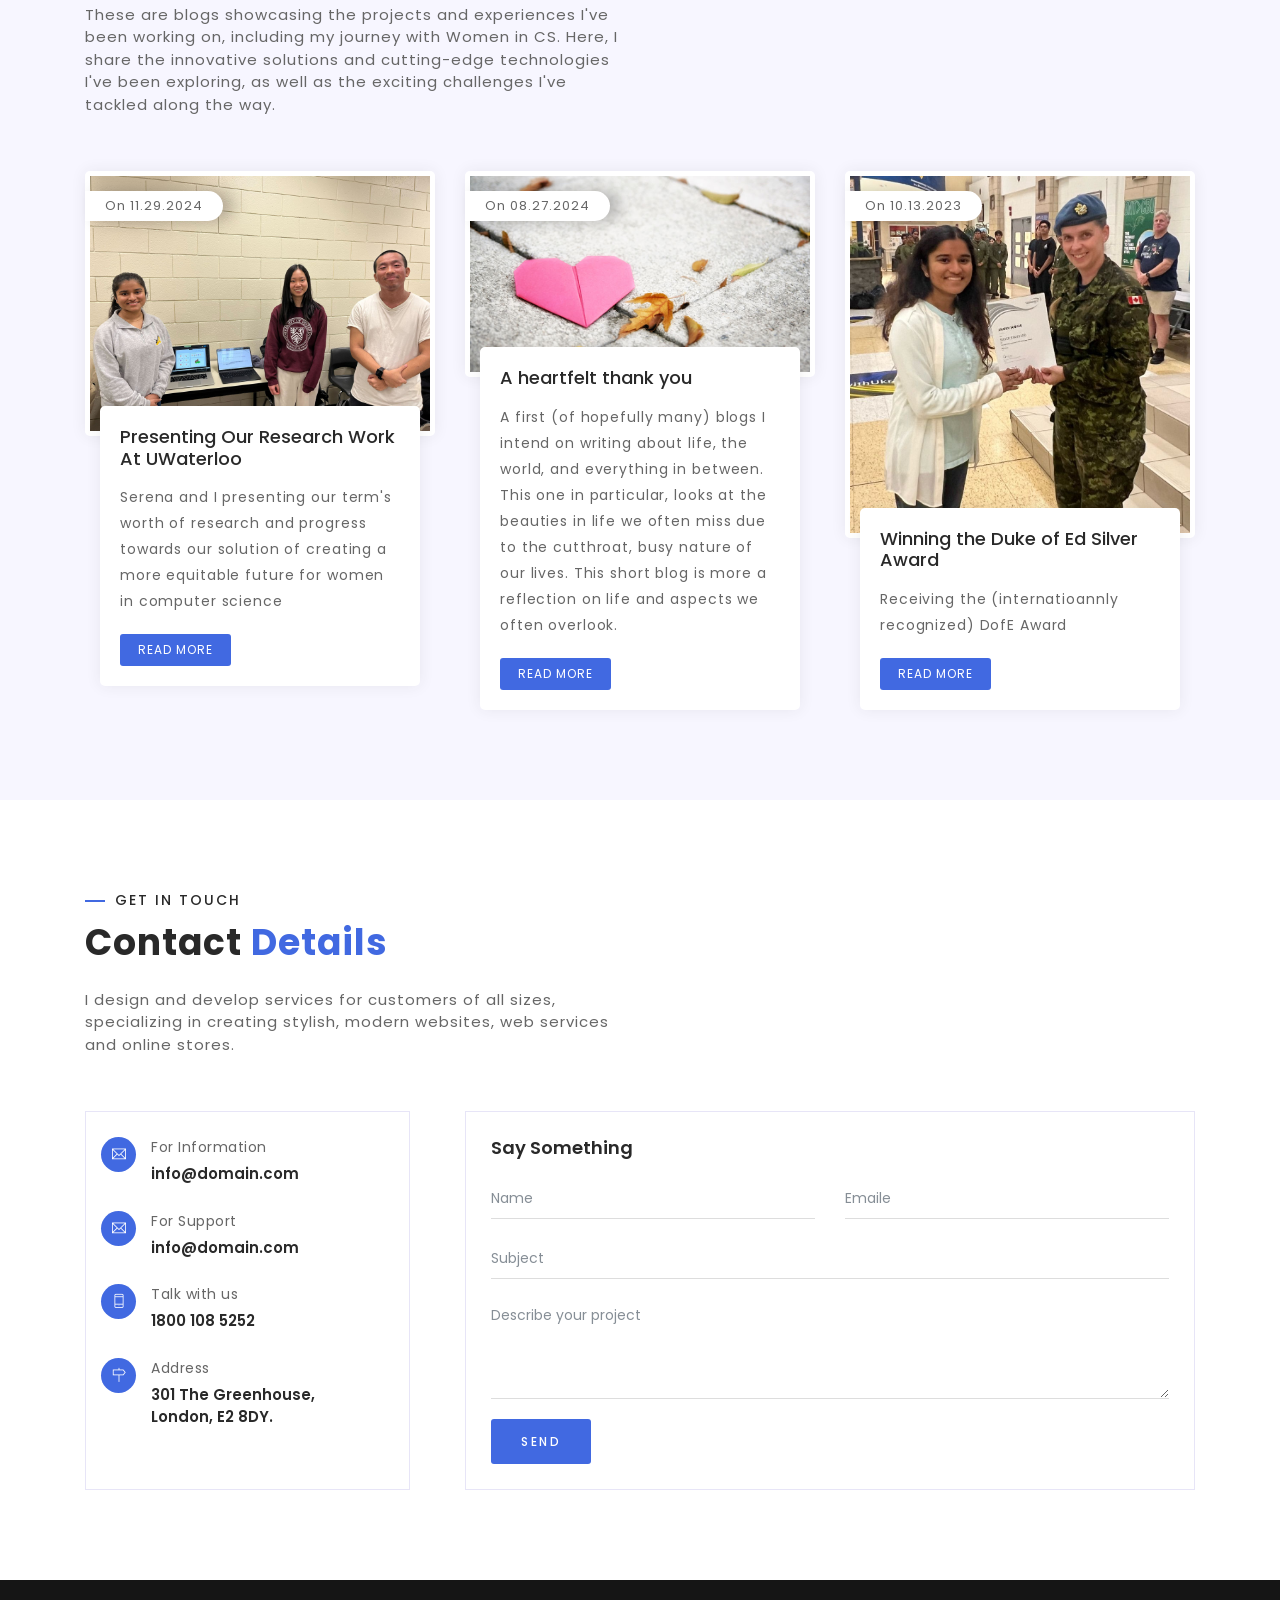
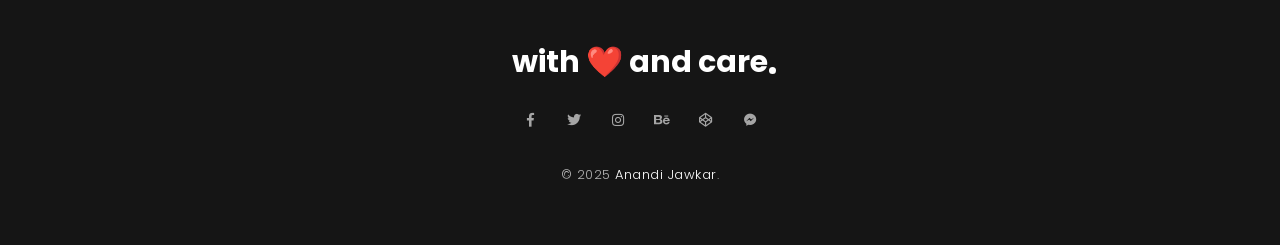
==== commit 6aaaf888: "Update index.html" ====
--- a/index.html
+++ b/index.html
@@ -632,12 +632,12 @@
               <div class="portfolio-col portfolio-hover-01">
                 <div class="portfolio-img">
                   <a href="#">
-                    <img src="static/img/550x500.jpg" title="" alt="">
+                    <img src="static/img/image (6).png" title="" alt="">
                   </a>
                   <div class="hover">
                       <div class="action-btn">
                         <a href="https://youtu.be/VJpCU7Gicis?si=3Zgbt0dtGrdW2IwY" class="popup-video theme-color"><i class="fa fa-play"></i></a>
-                        <a class="lightbox-gallery theme-color" href="static/img/550x500.jpg" title="Lightbox gallery image title...">
+                        <a class="lightbox-gallery theme-color" href="static/img/image (6).png" title="Lightbox gallery image title...">
                           <i class="fas fa-expand"></i>
                         </a>
                         <a href="#" class="theme-color">
@@ -648,8 +648,8 @@
                 </div>
 
                 <div class="portfolio-info">
-                  <h5>Portpolio Template</h5>
-                  <span>Resent Work</span>
+                  <h5>Build your own Smartfridge</h5>
+                  <span>Allows users to build their own smartfridge with modest options</span>
                 </div>
               </div> <!-- Portfolio -->
             </li> <!-- col -->
@@ -658,15 +658,15 @@
               <div class="portfolio-col portfolio-hover-01">
                 <div class="portfolio-img">
                   <a href="#">
-                    <img src="static/img/550x500.jpg" title="" alt="">
+                    <img src="static/img/hangman.png" title="" alt="">
                   </a>
                   <div class="hover">
                       <div class="action-btn">
                         <a href="https://youtu.be/VJpCU7Gicis?si=3Zgbt0dtGrdW2IwY" class="popup-video theme-color"><i class="fa fa-play"></i></a>
-                        <a class="lightbox-gallery theme-color" href="static/img/550x500.jpg" title="Lightbox gallery image title...">
+                        <a class="lightbox-gallery theme-color" href="static/img/hangman.png" title="Lightbox gallery image title...">
                           <i class="fas fa-expand"></i>
                         </a>
-                        <a href="#" class="theme-color">
+                        <a href="https://github.com/anandijawkar/hangman" class="theme-color">
                           <i class="fa fa-link"></i>
                         </a>
                       </div> <!-- Video Btn -->
@@ -674,8 +674,8 @@
                 </div>
 
                 <div class="portfolio-info">
-                  <h5>Portpolio Template</h5>
-                  <span>Resent Work</span>
+                  <h5>Hangam!</h5>
+                  <span>The classic word guessing game</span>
                 </div>
               </div> <!-- Portfolio -->
             </li> <!-- col -->
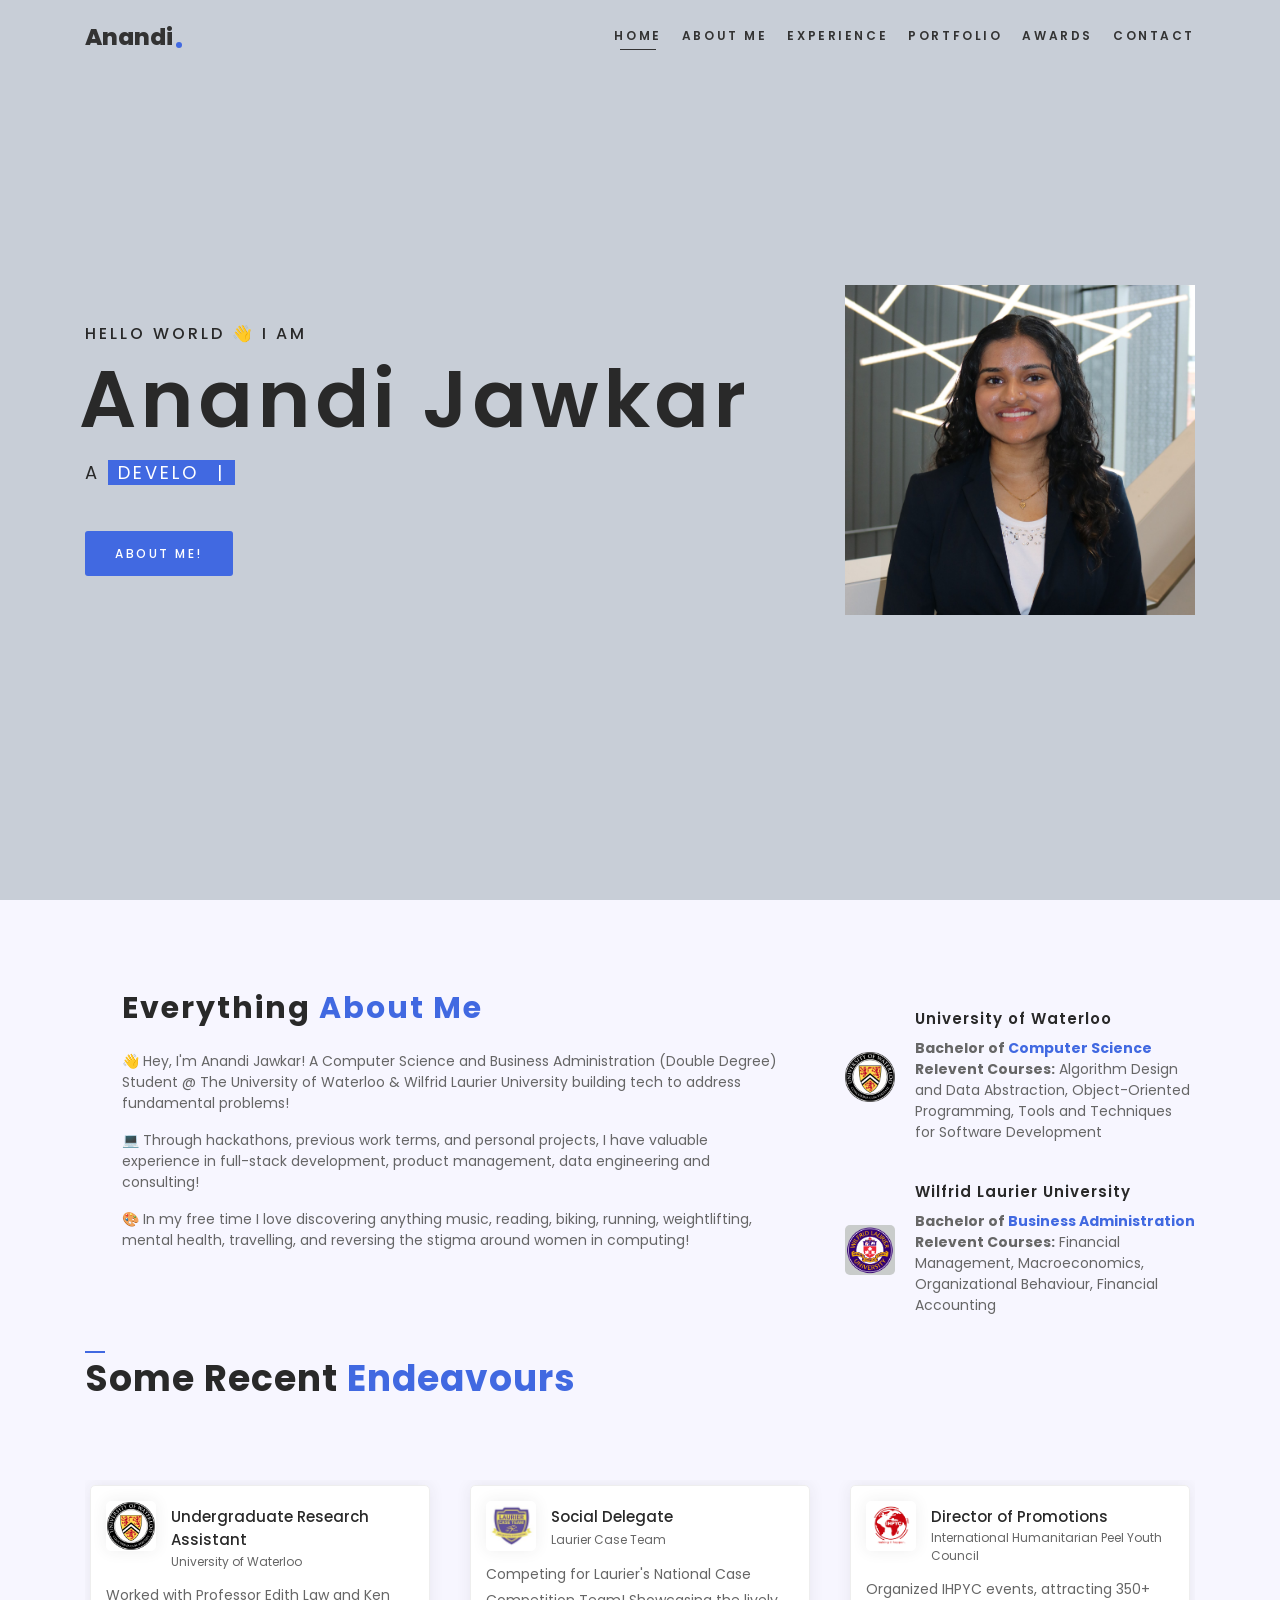
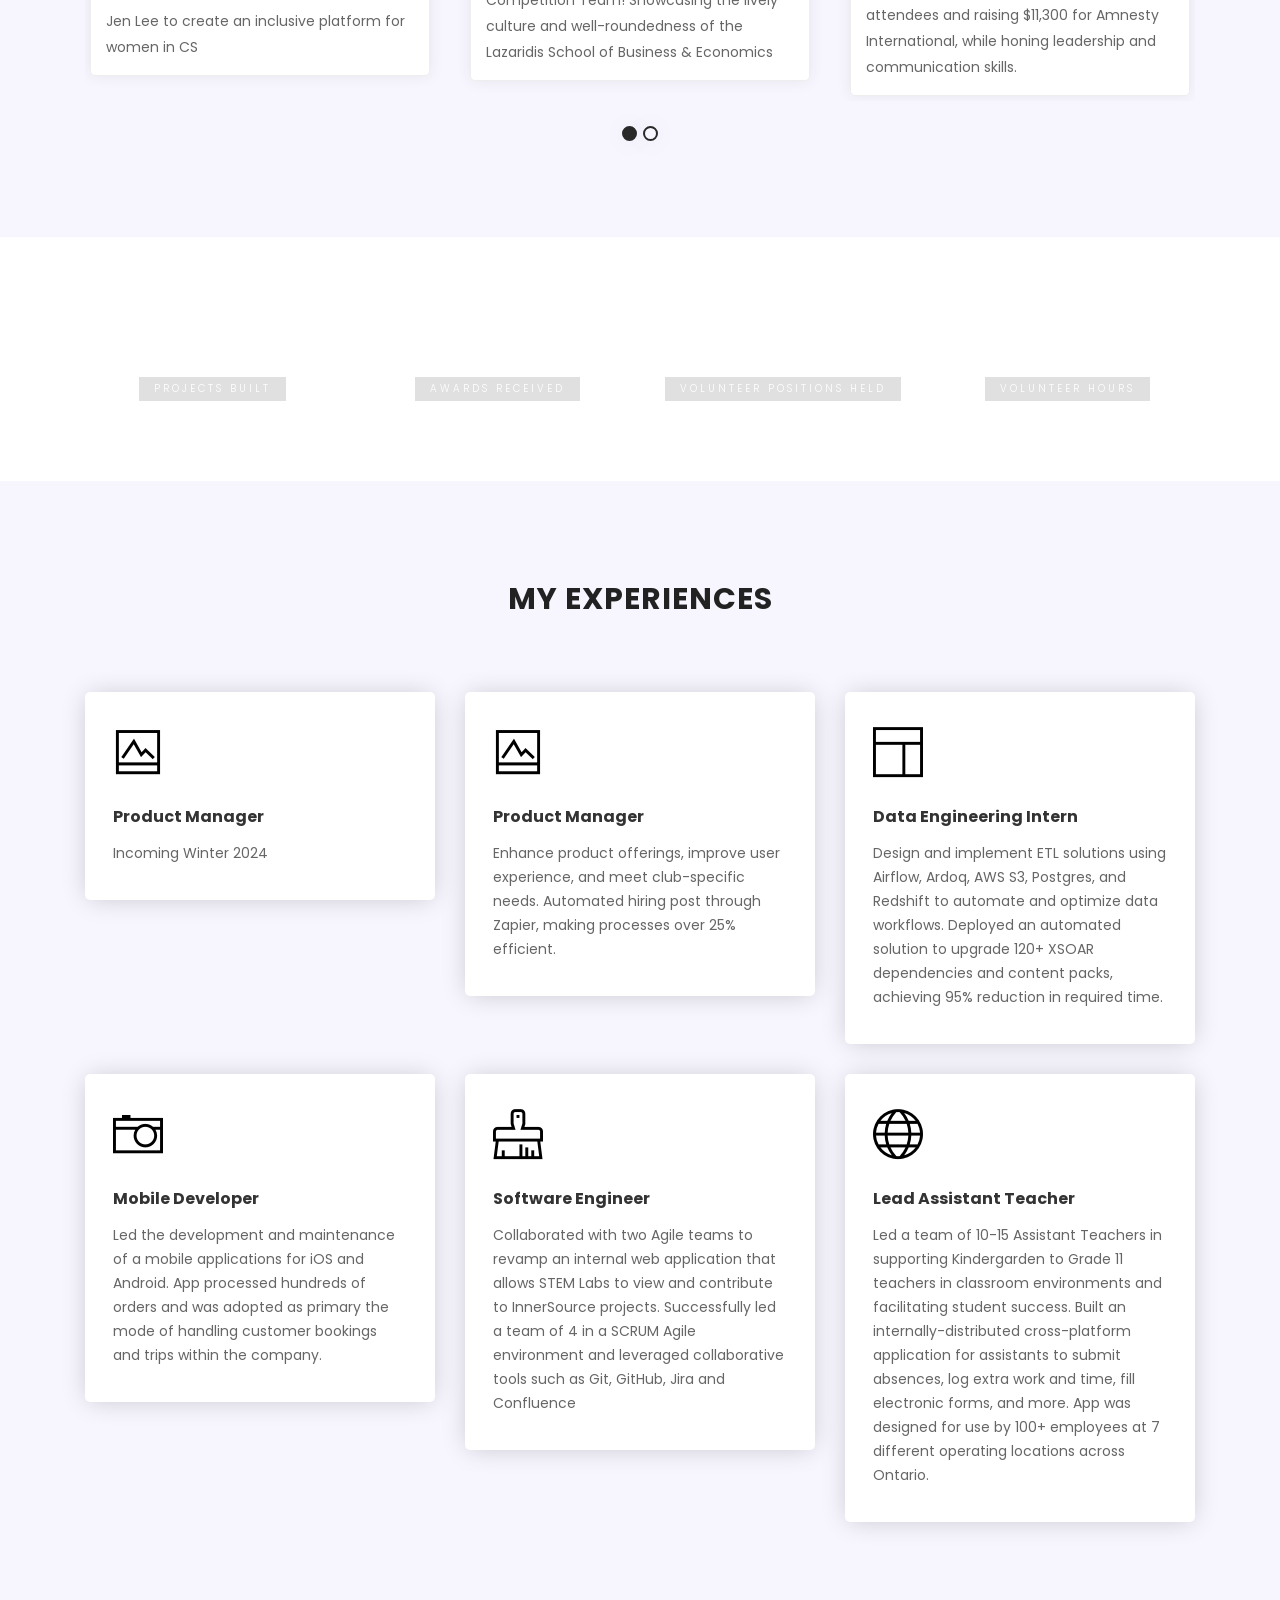
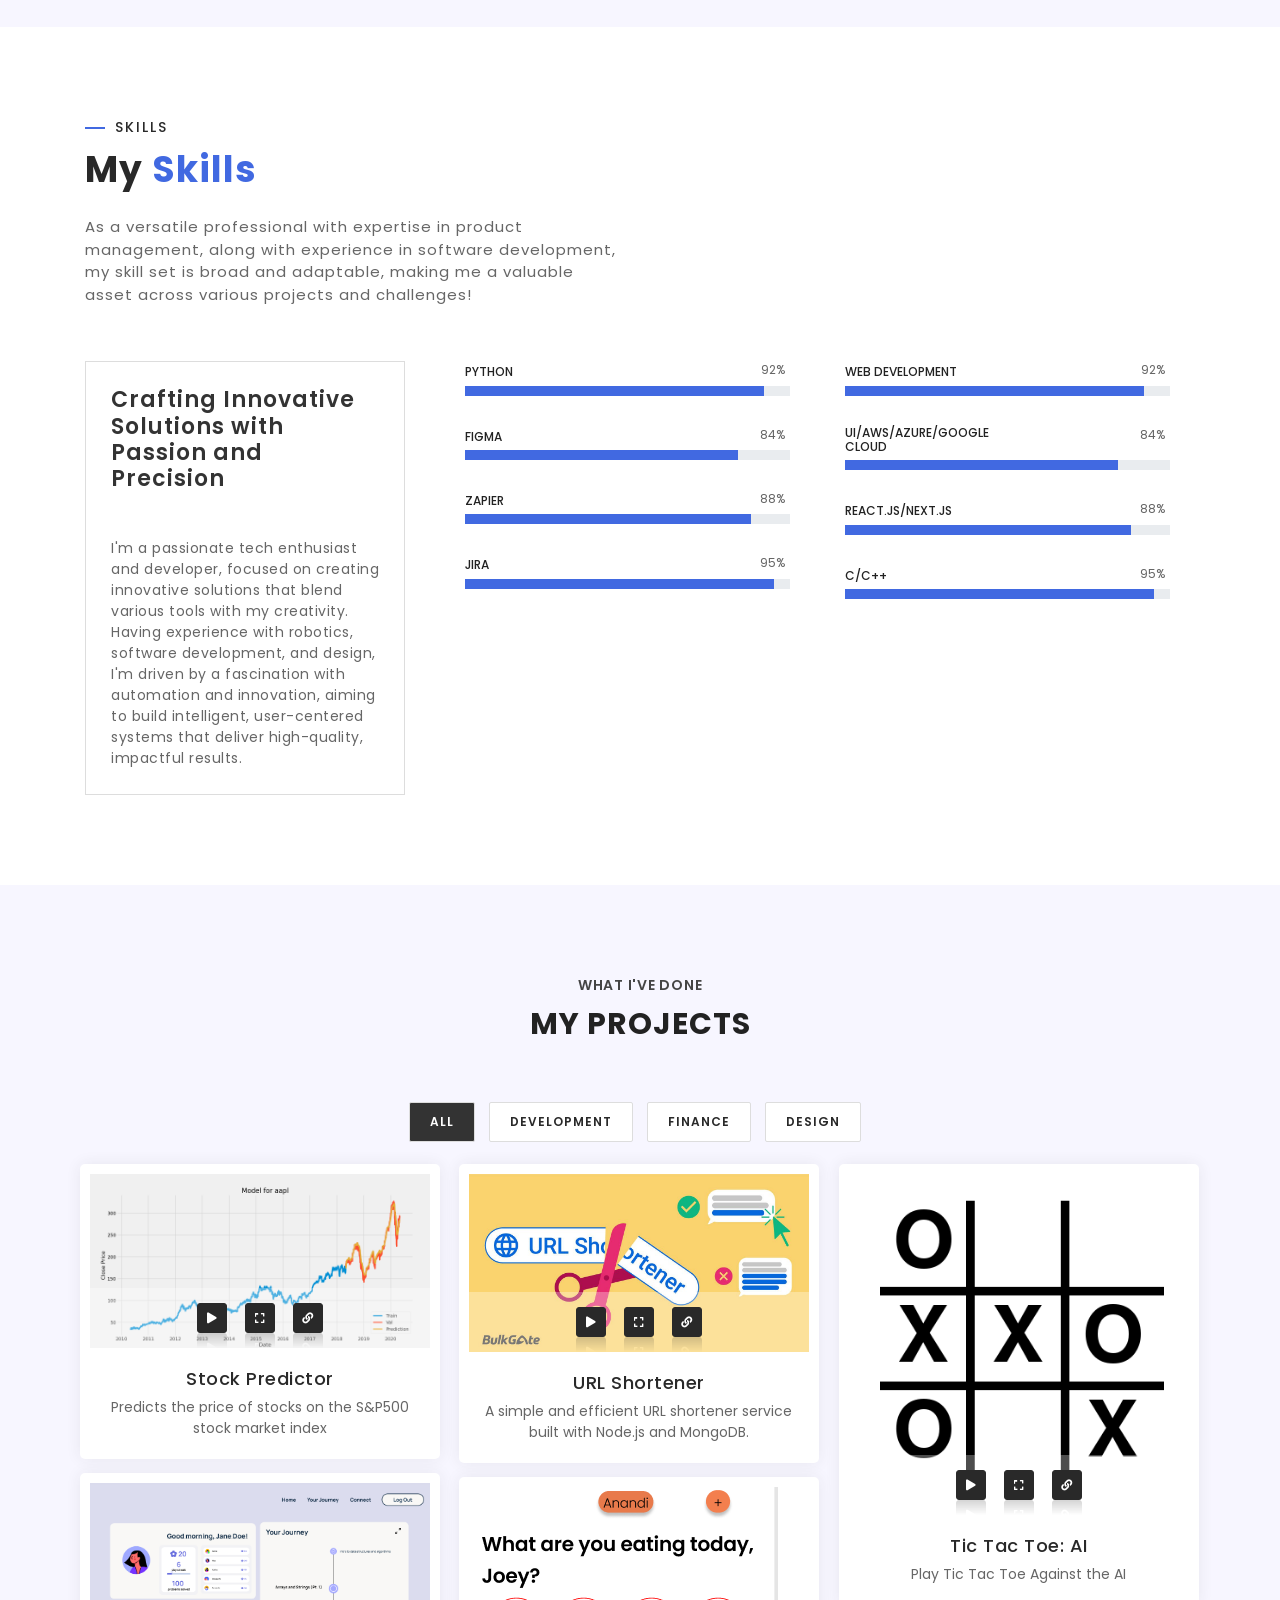
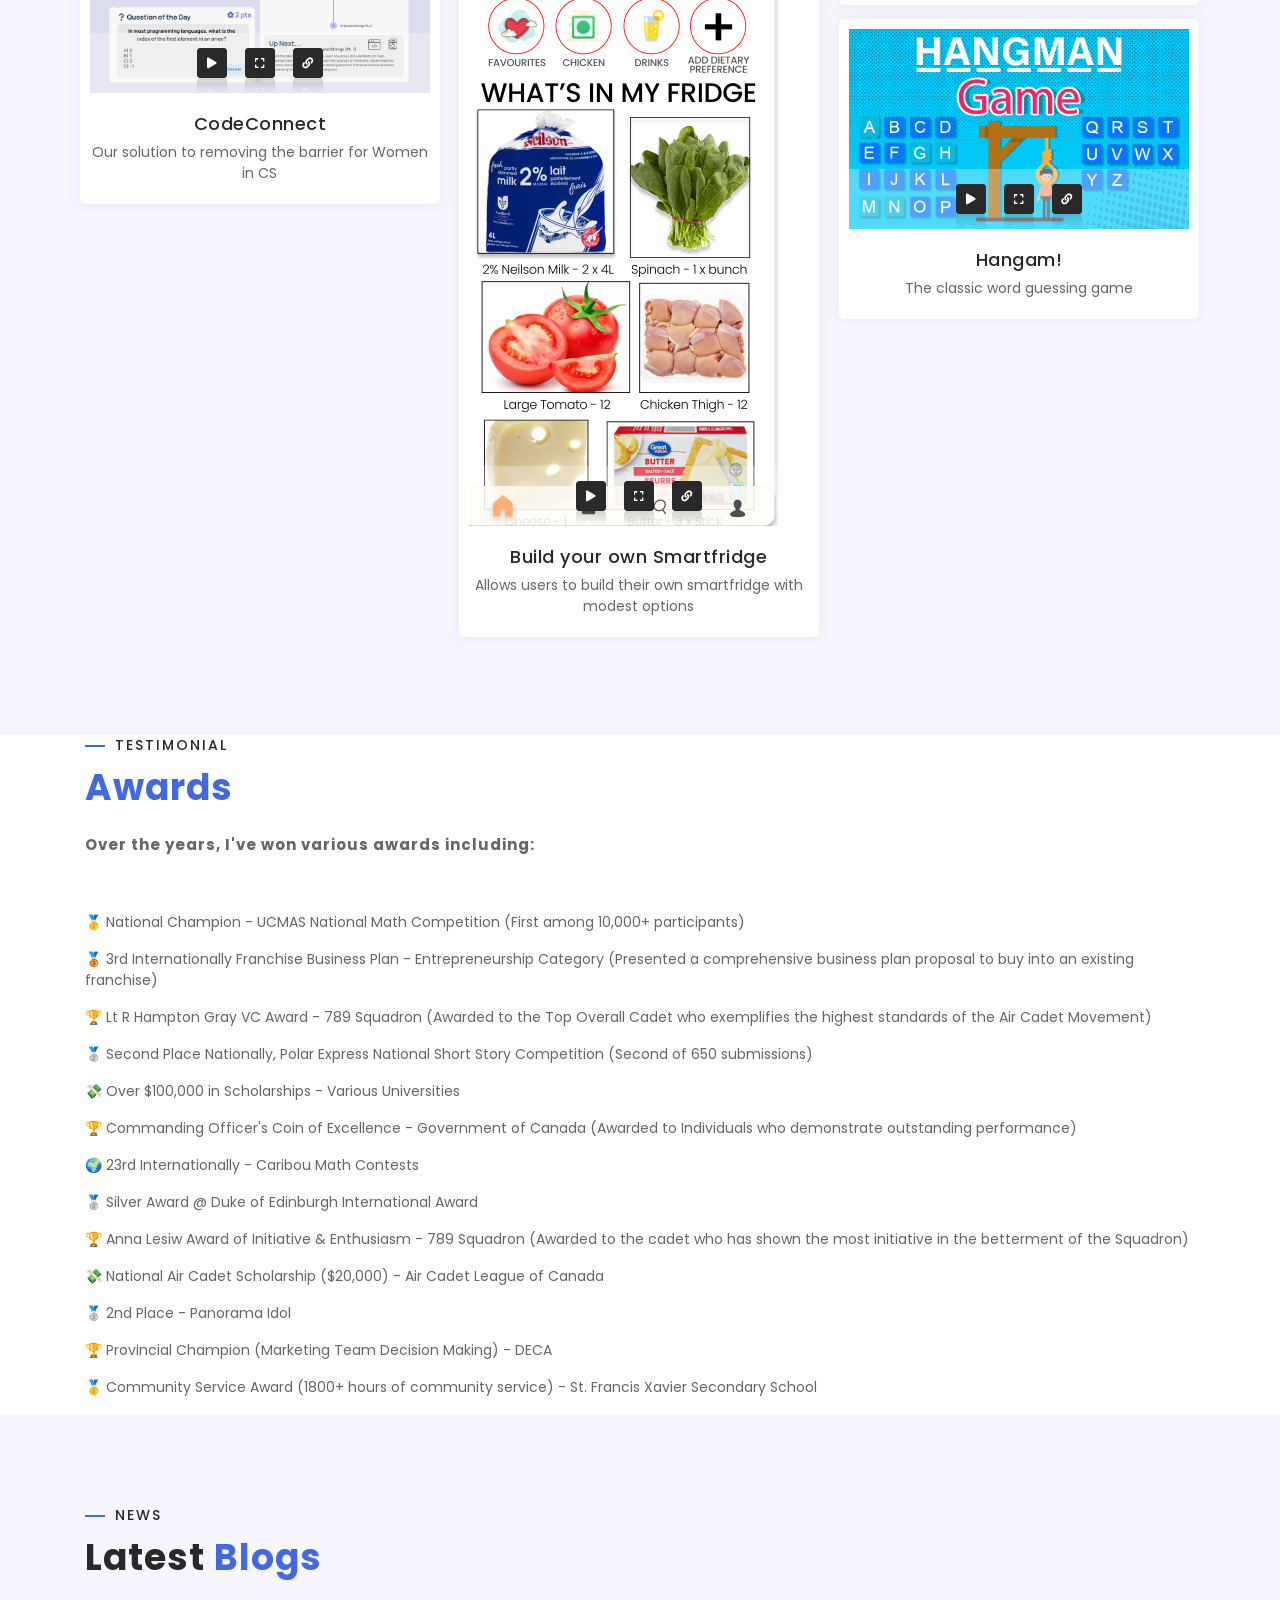
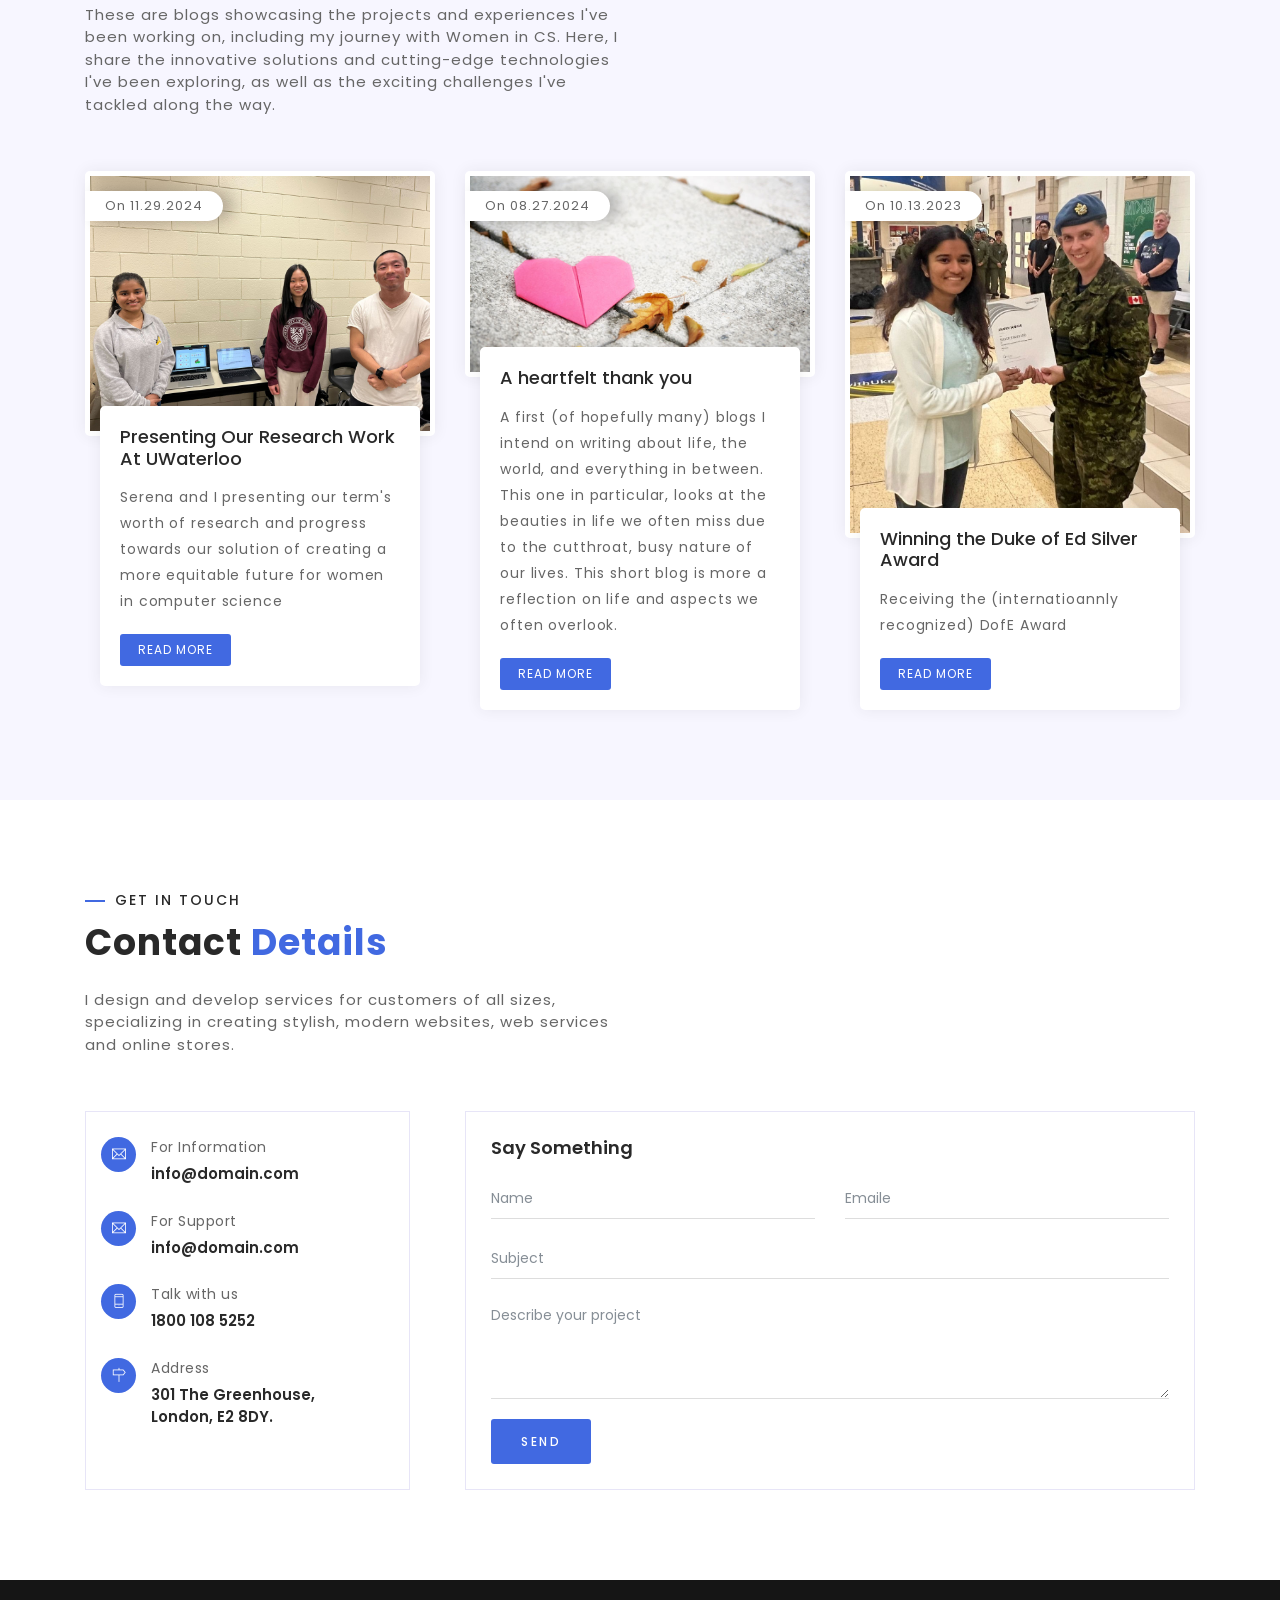
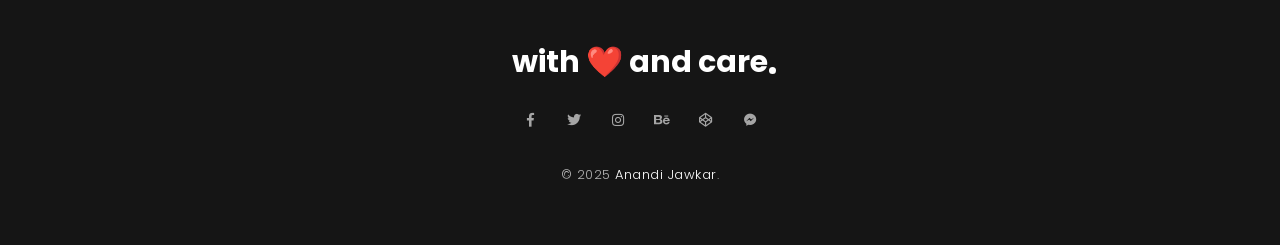
==== commit 6fe882b3: "Update index.html" ====
--- a/index.html
+++ b/index.html
@@ -26,7 +26,7 @@
   <!-- / -->
 
   <!-- Favicon -->
-  <link rel="icon" href="favicon.ico" />
+  <link rel="icon" href="aj.ico" />
   <!-- / -->
 </head>
 
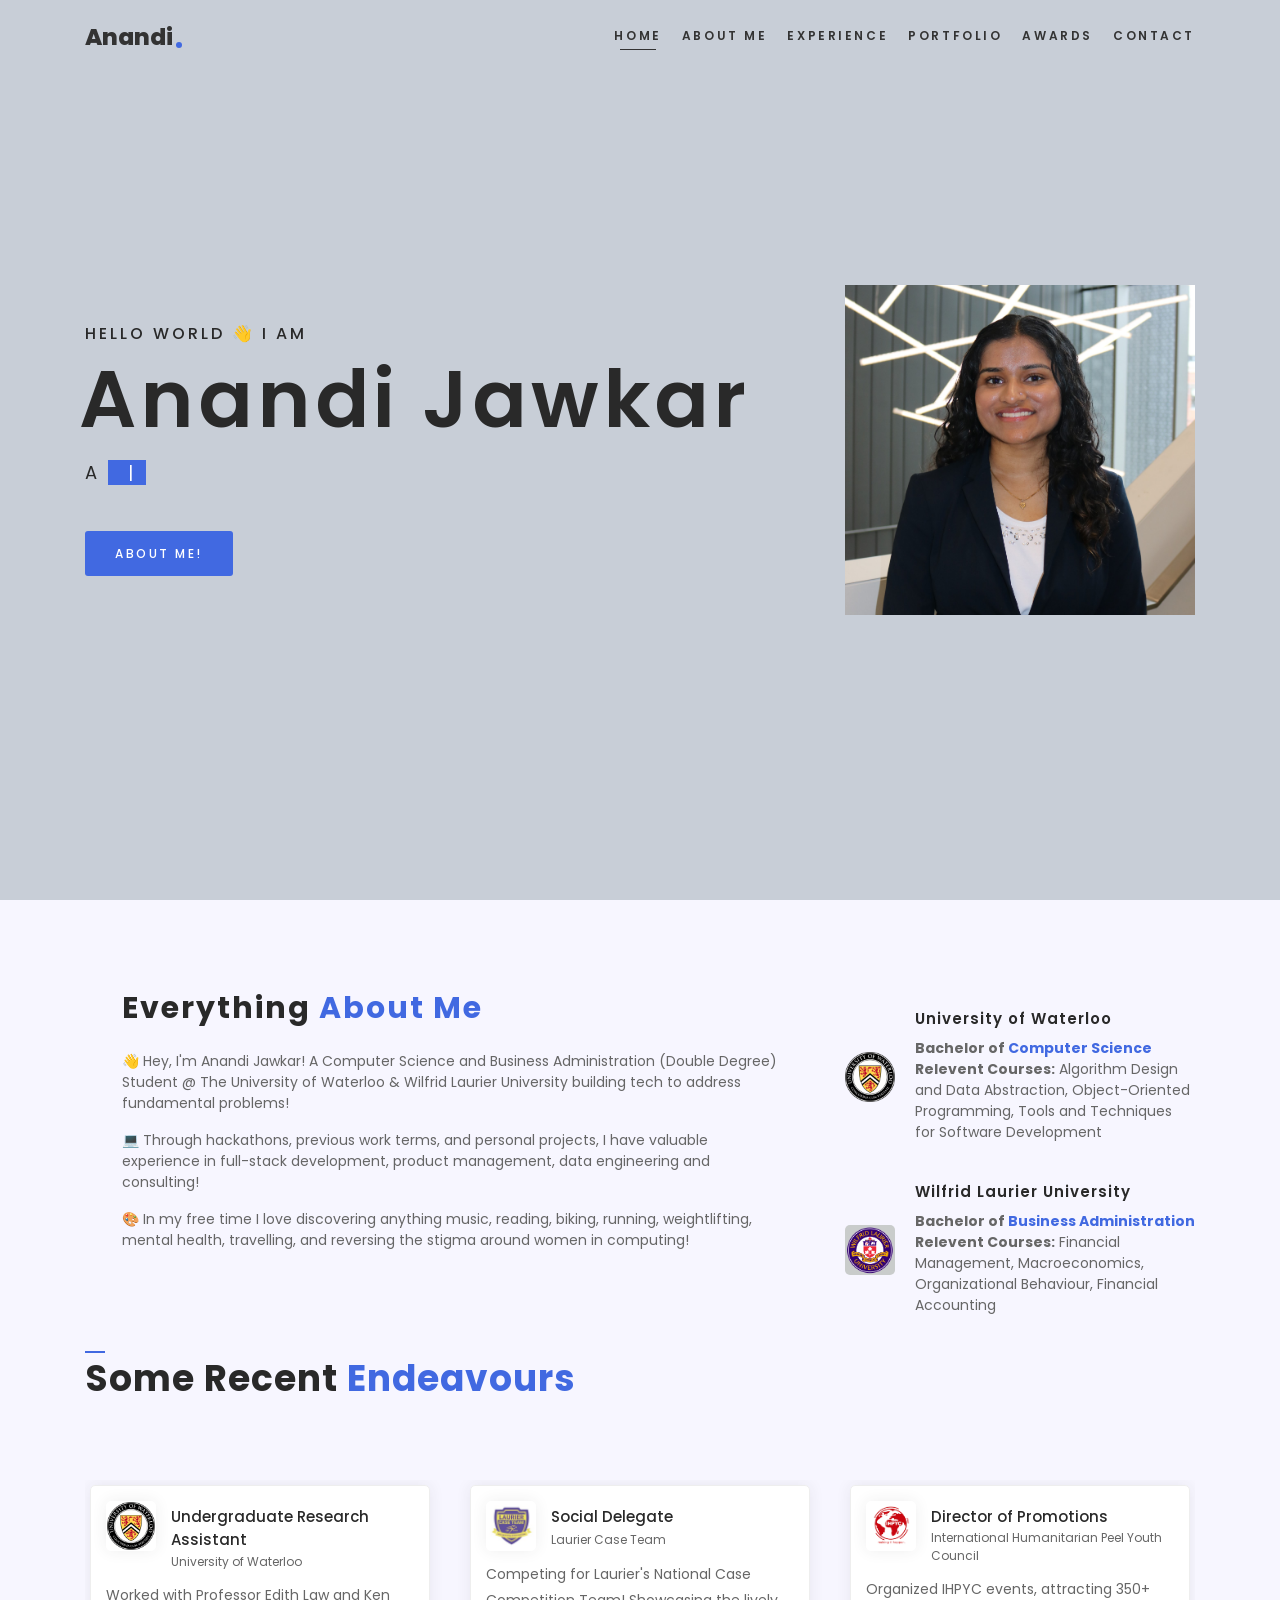
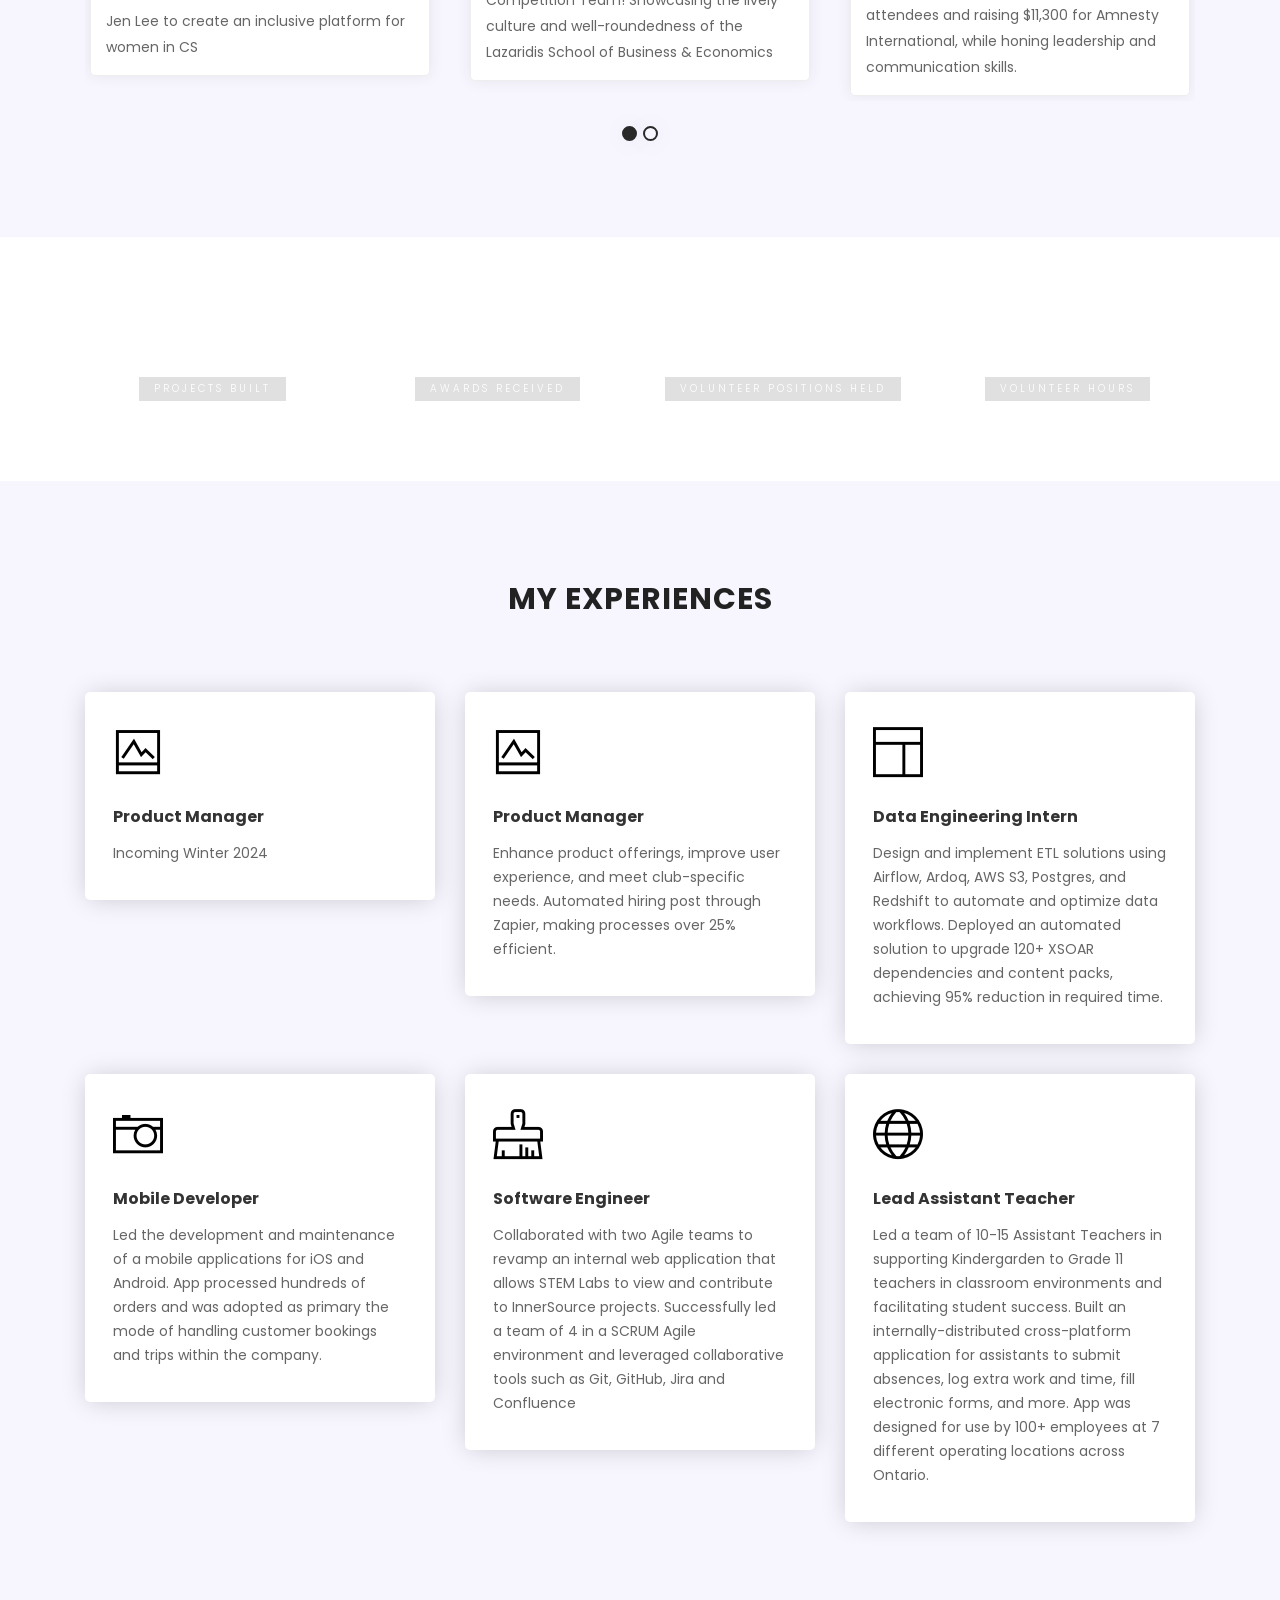
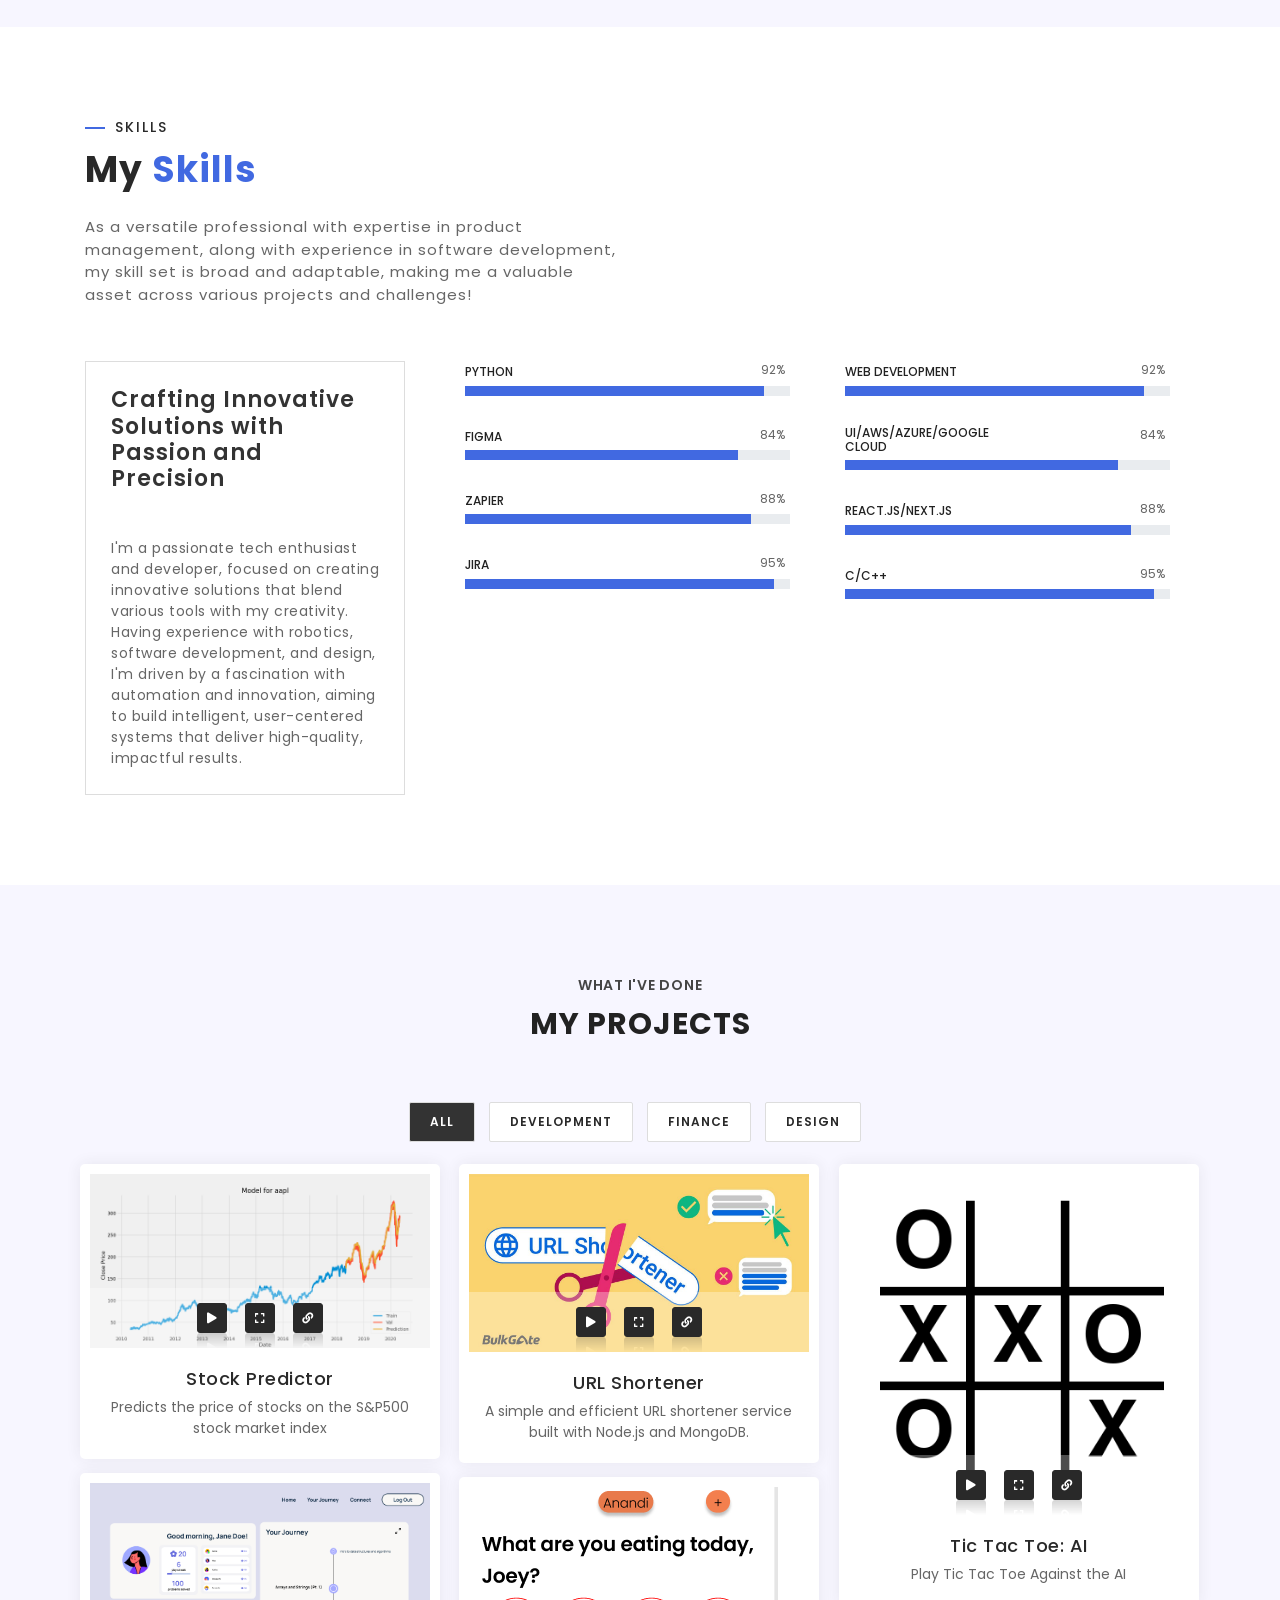
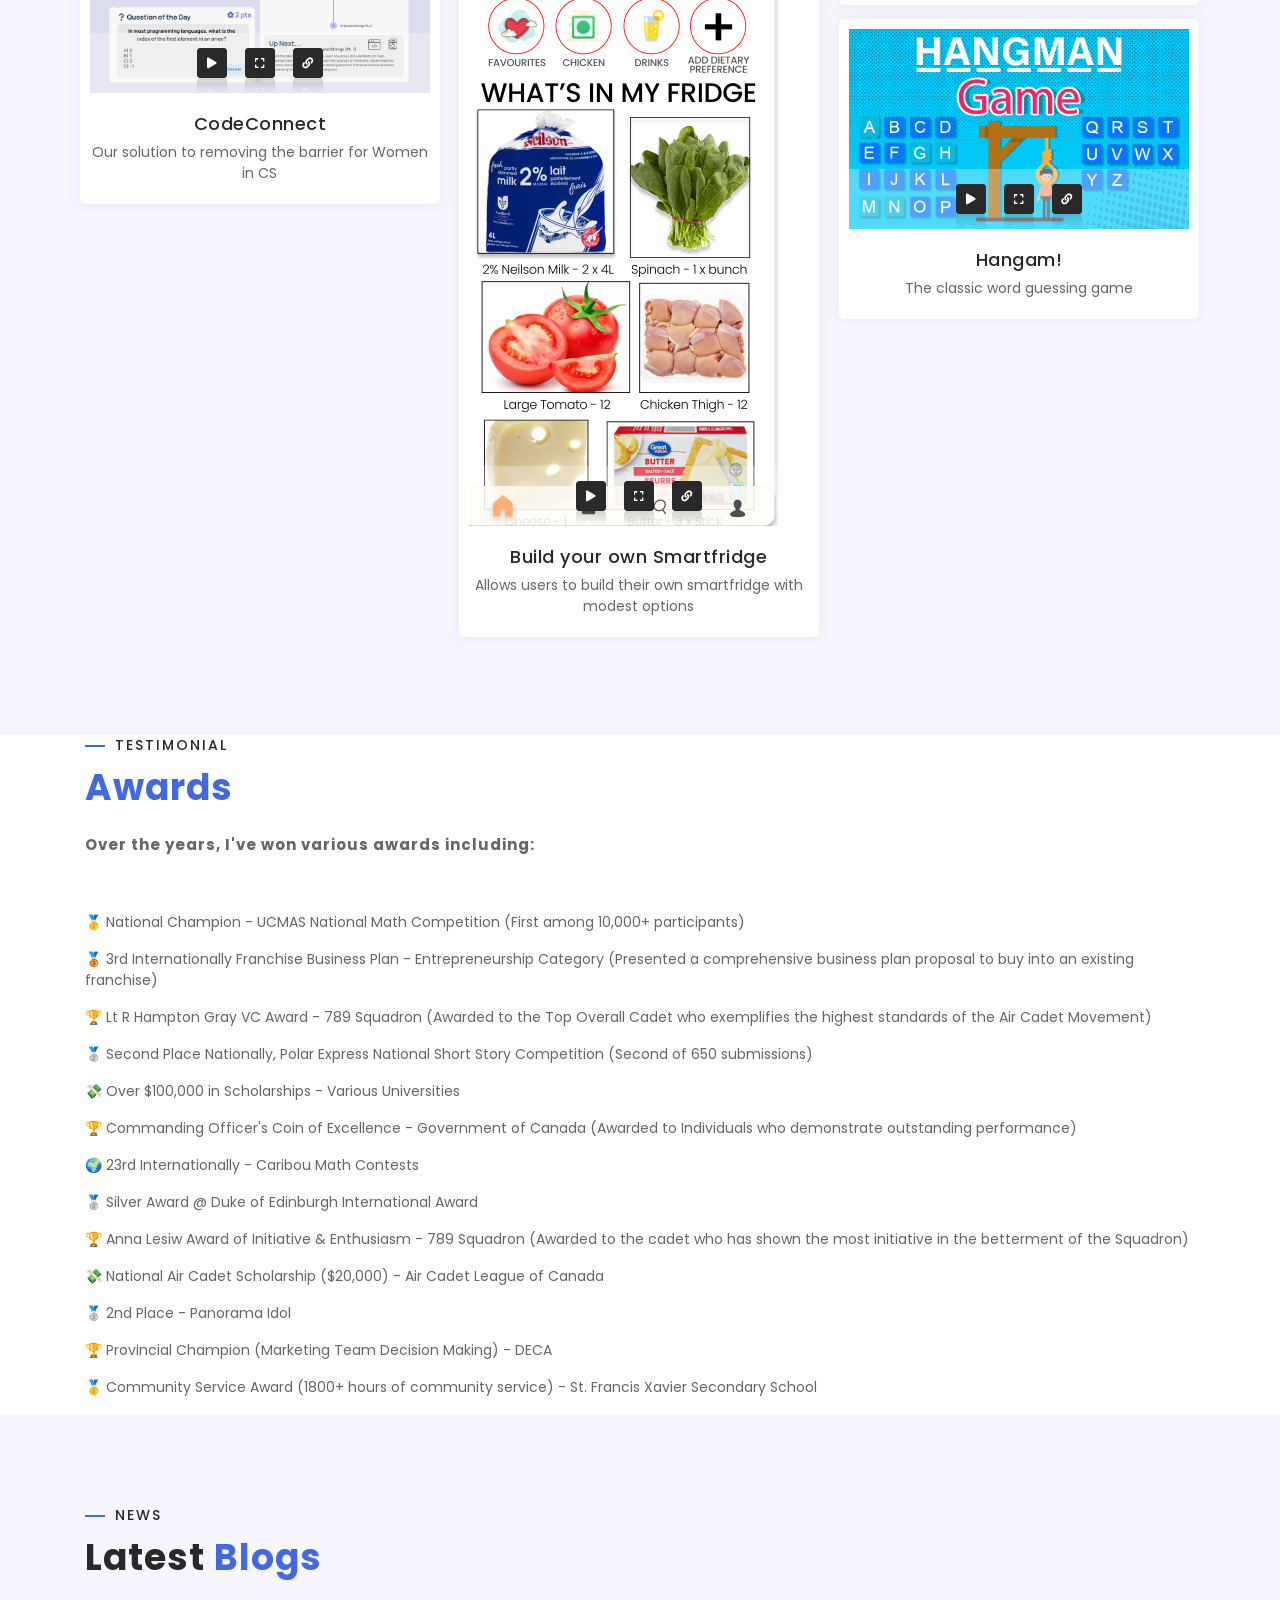
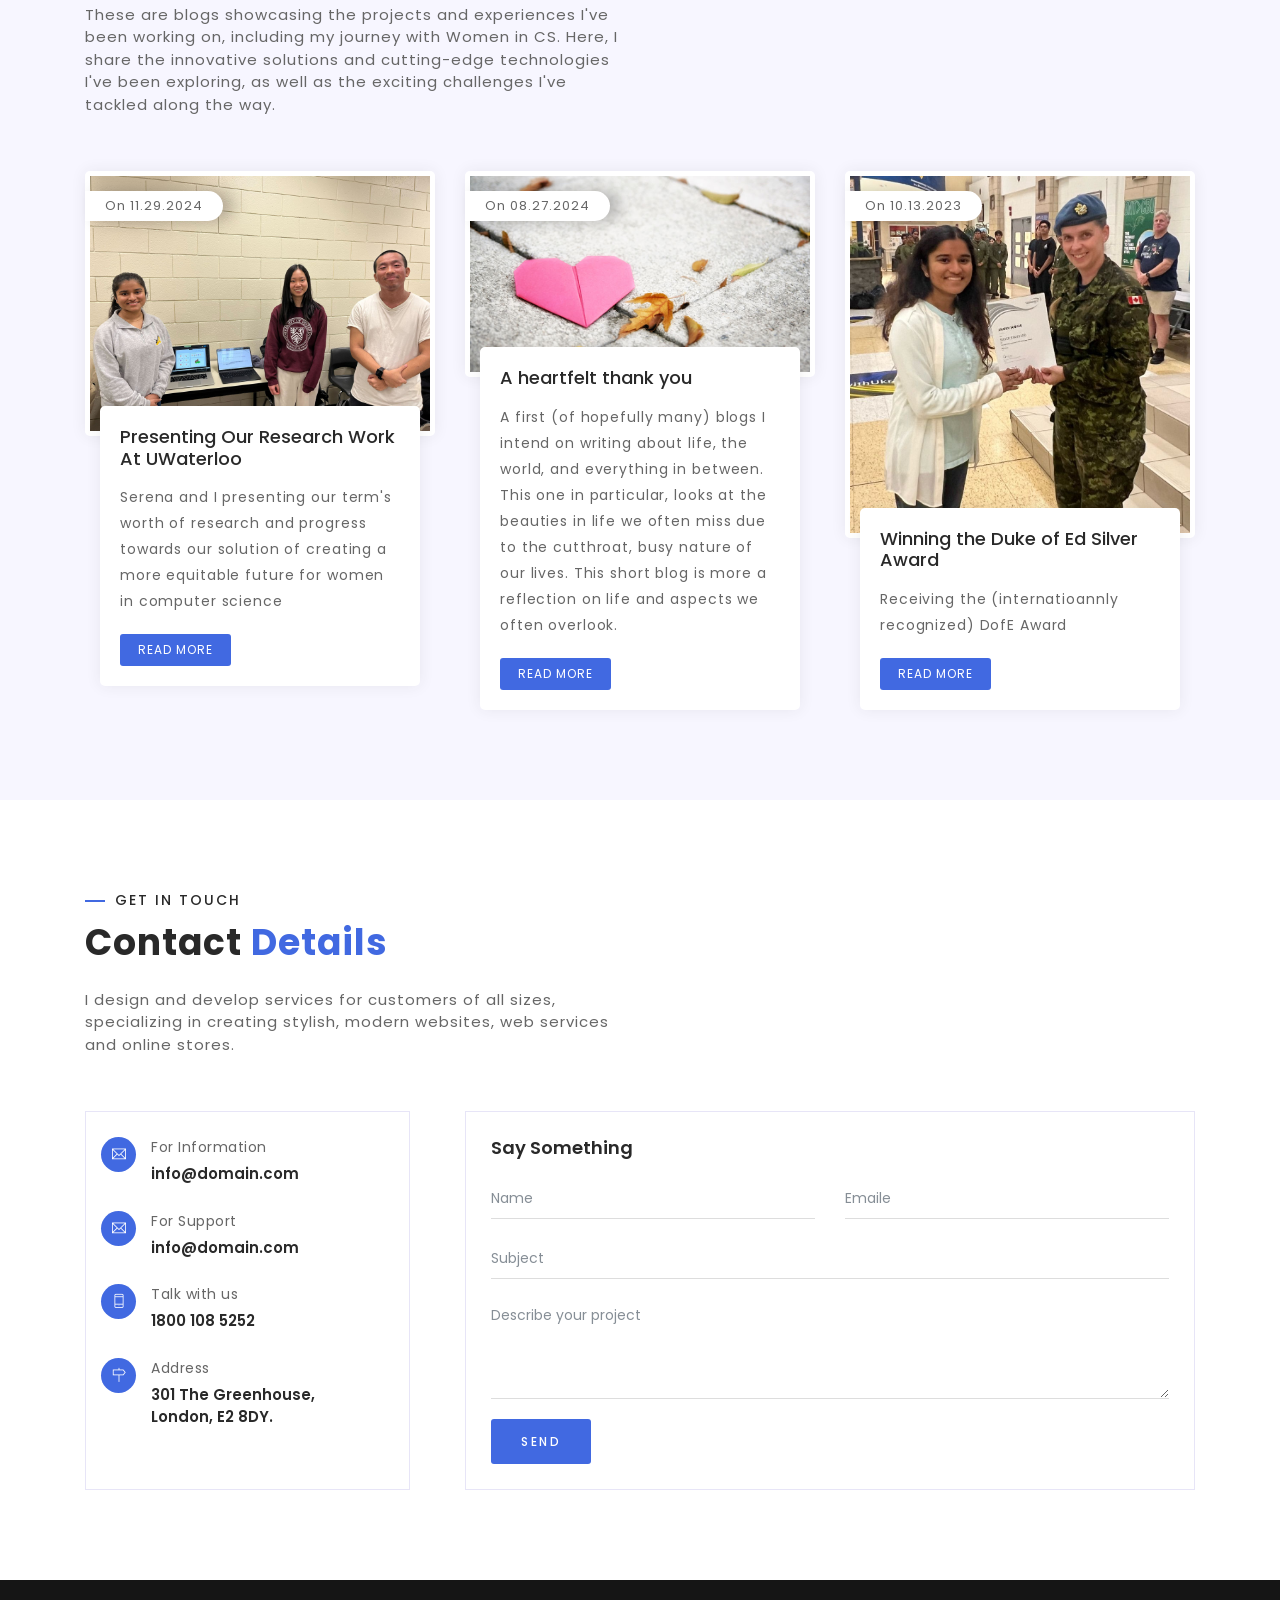
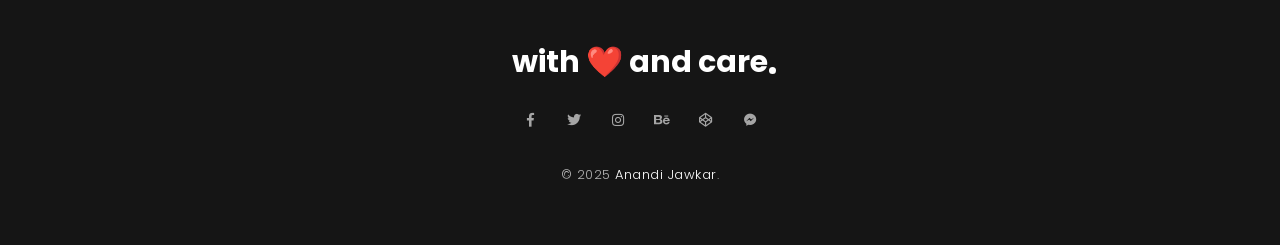
==== commit 8ffff8a4: "Update index.html" ====
--- a/index.html
+++ b/index.html
@@ -6,7 +6,7 @@
   <meta http-equiv="X-UA-Compatible" content="IE=edge">
   <meta name="viewport" content="width=device-width, initial-scale=1, shrink-to-fit=no">
   <!-- Page Title -->
-  <title>Anandi Jawkar</title>
+  <title>Anandi Jawkar's Portfolio</title>
   <!-- / -->
 
   <!---Font Icon-->
